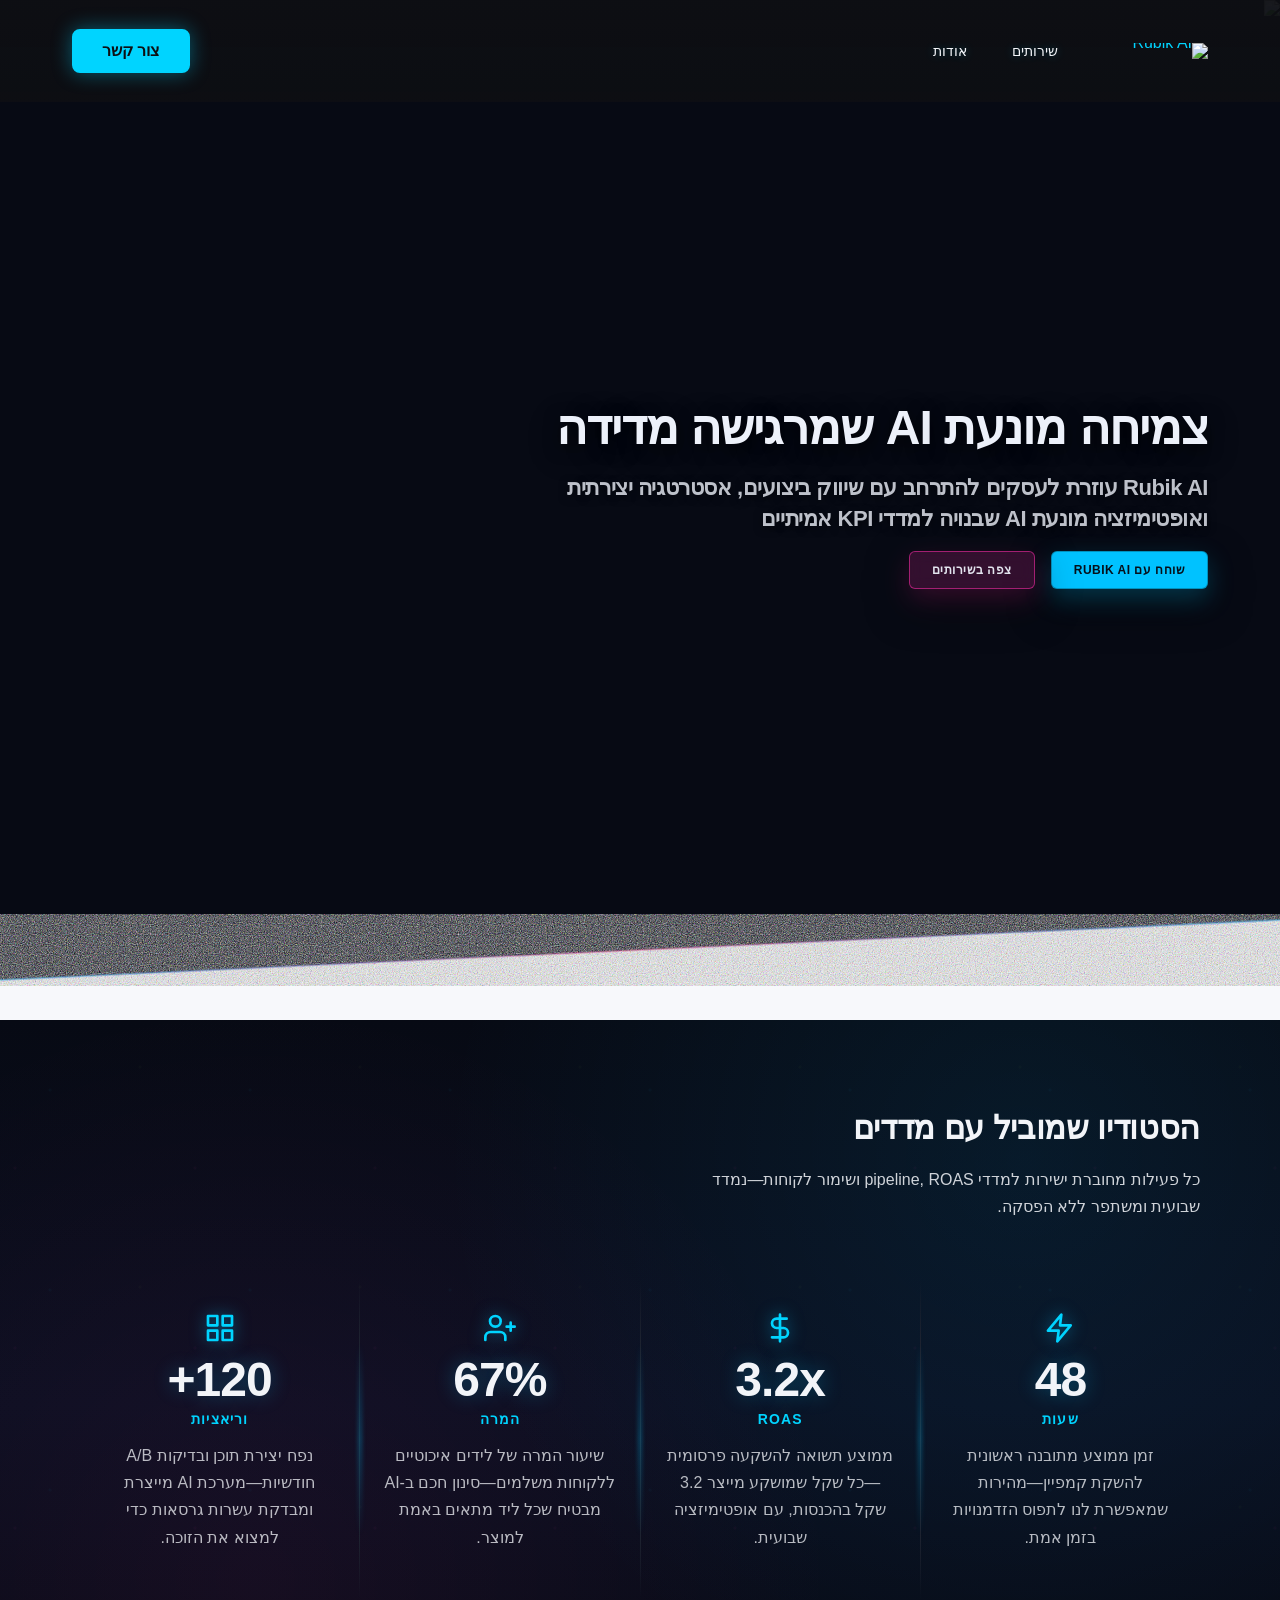
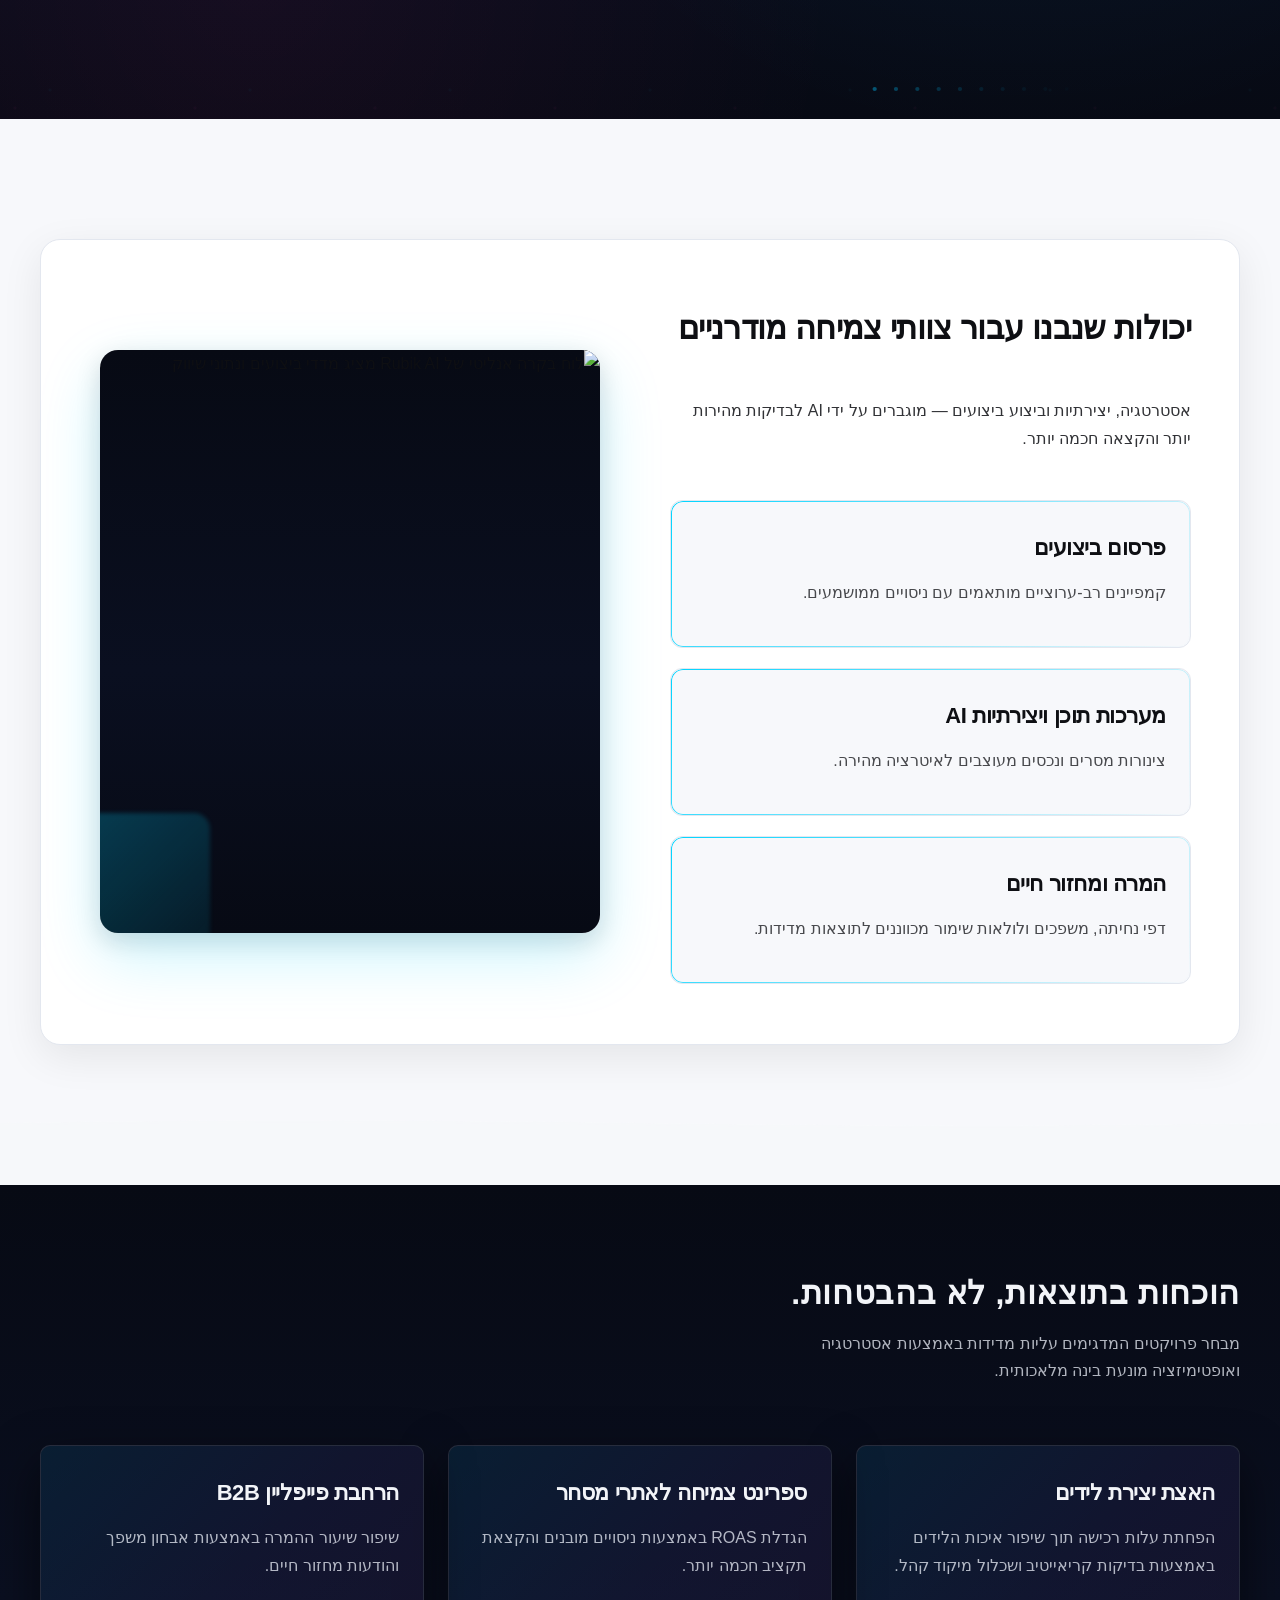
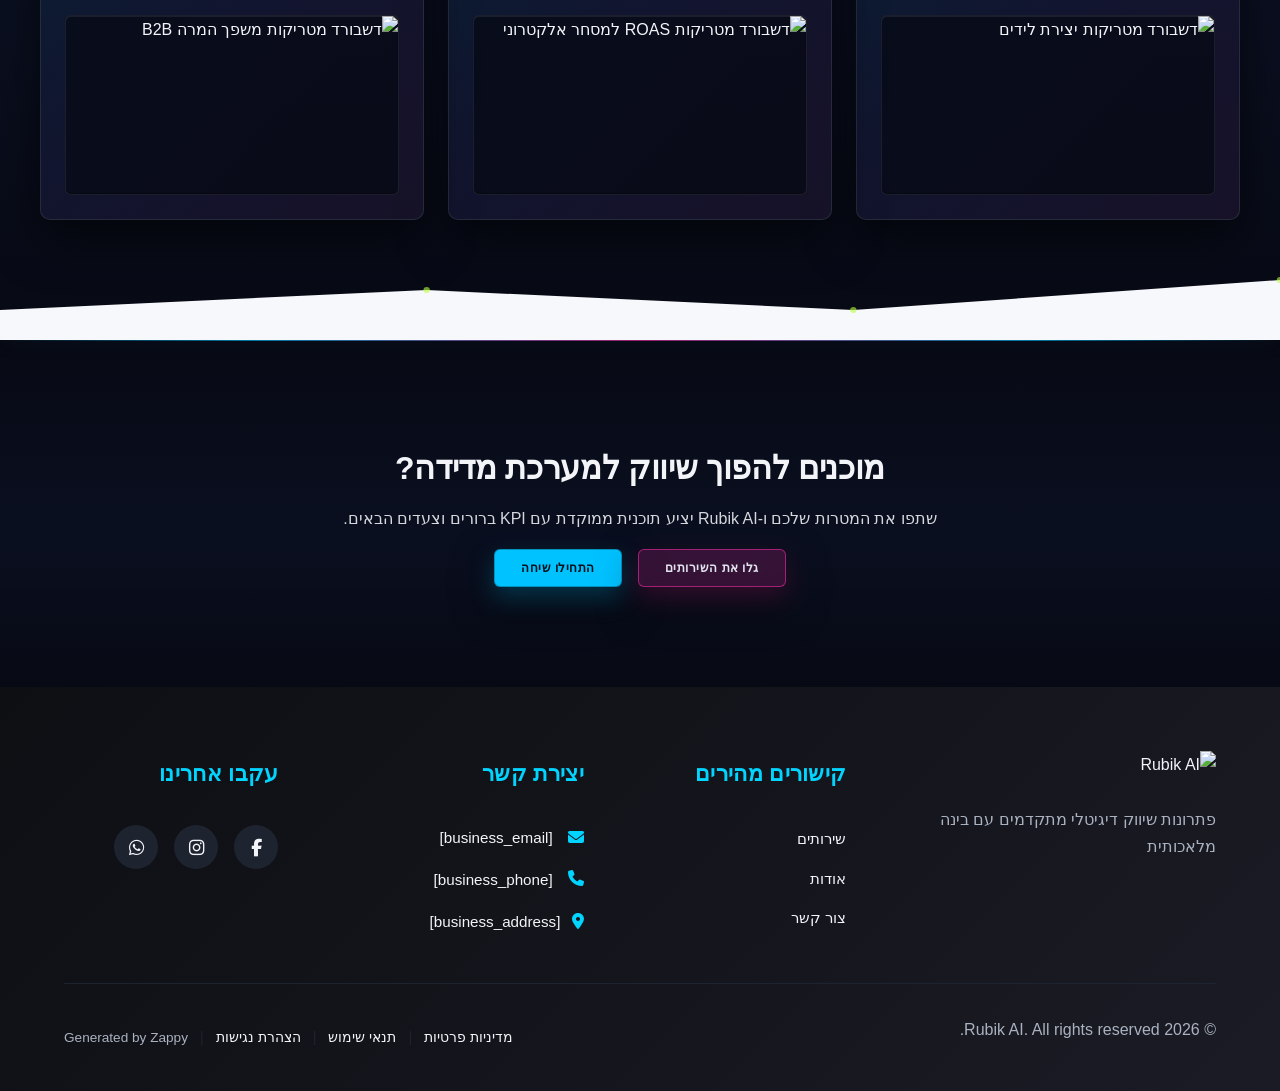
==== index.html @ be2f7923 "Background sync: Progressive GitHub Sync" ====
<!DOCTYPE html>
<html lang="he" dir="rtl">
<head>
    <meta charset="UTF-8">
    <meta name="viewport" content="width=device-width, initial-scale=1.0">
    <meta name="robots" content="index, follow">
    <title>פתרונות בינה מלאכותית לשיווק דיגיטלי — Rubik AI</title>
    <meta name="description" content="Rubik AI משלבת בינה מלאכותית עם אסטרטגיות שיווק מתקדמות כדי להאיץ את צמיחת העסק שלך. פתרונות חכמים שמניבים תוצאות מדידות ומשמעותיות.">
    <meta name="keywords" content="open ai rubik's cube, rubik cube ai, שיווק דיגיטלי בינה מלאכותית, Rubik AI, פתרונות שיווק חכמים">
    
    <!-- Favicons -->
    <link rel="icon" type="image/x-icon" href="/assets/favicon.ico">
    <link rel="icon" type="image/png" sizes="16x16" href="/assets/favicon-16x16.png">
    <link rel="icon" type="image/png" sizes="32x32" href="/assets/favicon-32x32.png">
    <link rel="icon" type="image/png" sizes="48x48" href="/assets/favicon-48x48.png">
    <link rel="icon" type="image/png" sizes="192x192" href="/assets/favicon-192x192.png">
    <link rel="icon" type="image/png" sizes="512x512" href="/assets/favicon-512x512.png">
    <link rel="apple-touch-icon" href="/assets/apple-touch-icon.png">
    <!-- Zappy Analytics -->
<script>
(function() {
  'use strict';
  
  // Configuration
  var config = {
    websiteId: '44d61949-2218-495d-9b27-63eddc02a1ad',
    apiUrl: 'https://api.zappy5.com/api/analytics/track',
    sessionDuration: 30 * 60 * 1000, // 30 minutes
    visitorDuration: 30 * 24 * 60 * 60 * 1000, // 30 days
    trackPageViews: true,
    trackClicks: true,
    trackFormSubmissions: true
  };
  
  // Generate or retrieve persistent visitor ID (30 days)
  function getVisitorId() {
    var visitorKey = 'zappy_visitor_' + config.websiteId;
    var visitor = null;
    
    try {
      visitor = localStorage.getItem(visitorKey);
      if (visitor) {
        var visitorData = JSON.parse(visitor);
        var now = Date.now();
        
        // Check if visitor ID is still valid (30 days)
        if (now - visitorData.created < config.visitorDuration) {
          // Update last seen timestamp
          visitorData.lastSeen = now;
          localStorage.setItem(visitorKey, JSON.stringify(visitorData));
          return visitorData.id;
        }
      }
    } catch (e) {
      console.warn('Zappy Analytics: LocalStorage not available');
    }
    
    // Generate new visitor ID
    var newVisitorId = 'zv_' + Date.now() + '_' + Math.random().toString(36).substr(2, 9);
    
    try {
      localStorage.setItem(visitorKey, JSON.stringify({
        id: newVisitorId,
        created: Date.now(),
        lastSeen: Date.now()
      }));
    } catch (e) {
      // Continue without local storage
    }
    
    return newVisitorId;
  }
  
  // Generate or retrieve session ID (30 minutes)
  function getSessionId() {
    var sessionKey = 'zappy_session_' + config.websiteId;
    var session = null;
    
    try {
      session = sessionStorage.getItem(sessionKey);
      if (session) {
        var sessionData = JSON.parse(session);
        var now = Date.now();
        
        // Check if session is still valid
        if (now - sessionData.timestamp < config.sessionDuration) {
          // Update timestamp
          sessionData.timestamp = now;
          sessionStorage.setItem(sessionKey, JSON.stringify(sessionData));
          return sessionData.id;
        }
      }
    } catch (e) {
      console.warn('Zappy Analytics: SessionStorage not available');
    }
    
    // Generate new session ID
    var newSessionId = 'zs_' + Date.now() + '_' + Math.random().toString(36).substr(2, 9);
    
    try {
      sessionStorage.setItem(sessionKey, JSON.stringify({
        id: newSessionId,
        timestamp: Date.now()
      }));
    } catch (e) {
      // Continue without session storage
    }
    
    return newSessionId;
  }
  
  var visitorId = getVisitorId();
  var sessionId = getSessionId();
  
  // Track an event
  function trackEvent(eventType, data) {
    data = data || {};
    
    var eventData = {
      website_id: config.websiteId,
      event_type: eventType,
      page_path: window.location.pathname,
      referrer: document.referrer || 'direct',
      visitor_id: visitorId,
      session_id: sessionId,
      metadata: data
    };
    
    // Use sendBeacon if available (better for page unload events)
    if (navigator.sendBeacon) {
      var blob = new Blob([JSON.stringify(eventData)], { type: 'application/json' });
      navigator.sendBeacon(config.apiUrl, blob);
    } else {
      // Fallback to fetch
      fetch(config.apiUrl, {
        method: 'POST',
        headers: {
          'Content-Type': 'application/json'
        },
        body: JSON.stringify(eventData),
        keepalive: true
      }).catch(function(error) {
        console.warn('Zappy Analytics: Failed to track event', error);
      });
    }
  }
  
  // Track page view
  if (config.trackPageViews) {
    trackEvent('pageview', {
      title: document.title,
      url: window.location.href
    });
  }
  
  // Track clicks on important elements
  if (config.trackClicks) {
    document.addEventListener('click', function(e) {
      var target = e.target;
      
      // Track button clicks (counted as actions)
      if (target.tagName === 'BUTTON' || target.closest('button')) {
        var button = target.tagName === 'BUTTON' ? target : target.closest('button');
        trackEvent('click', {
          element: 'button',
          text: button.textContent.trim().substring(0, 100),
          id: button.id || null,
          class: button.className || null
        });
      }
      
      // Track link clicks (navigation - not counted as actions)
      else if (target.tagName === 'A' || target.closest('a')) {
        var link = target.tagName === 'A' ? target : target.closest('a');
        trackEvent('navigation', {
          element: 'link',
          text: link.textContent.trim().substring(0, 100),
          href: link.href,
          external: link.hostname !== window.location.hostname
        });
      }
    }, true);
  }
  
  // Track form submissions
  if (config.trackFormSubmissions) {
    document.addEventListener('submit', function(e) {
      var form = e.target;
      
      trackEvent('form_submit', {
        form_id: form.id || null,
        form_name: form.name || null,
        form_action: form.action || null,
        form_method: form.method || 'GET'
      });
    }, true);
  }
  
  // Track time on page (send on page unload)
  var pageLoadTime = Date.now();
  
  window.addEventListener('beforeunload', function() {
    var timeOnPage = Math.floor((Date.now() - pageLoadTime) / 1000); // in seconds
    
    trackEvent('page_unload', {
      time_on_page: timeOnPage,
      page_path: window.location.pathname
    });
  });
  
  // Expose tracking function globally for custom events
  window.zappyAnalytics = {
    track: trackEvent,
    getVisitorId: function() { return visitorId; },
    getSessionId: function() { return sessionId; }
  };
  
})();
</script>
<!-- End Zappy Analytics -->
    <meta property="og:title" content="פתרונות בינה מלאכותית לשיווק דיגיטלי — Rubik AI">
  <meta property="og:description" content="Rubik AI משלבת בינה מלאכותית עם אסטרטגיות שיווק מתקדמות כדי להאיץ את צמיחת העסק שלך. פתרונות חכמים שמניבים תוצאות מדידות ומשמעותיות.">
  <meta property="og:type" content="website">
  <meta property="og:locale" content="he_IL">
  
  <meta name="twitter:card" content="summary_large_image">
  <meta name="twitter:title" content="פתרונות בינה מלאכותית לשיווק דיגיטלי — Rubik AI">
  <meta name="twitter:description" content="Rubik AI משלבת בינה מלאכותית עם אסטרטגיות שיווק מתקדמות כדי להאיץ את צמיחת העסק שלך. פתרונות חכמים שמניבים תוצאות מדידות ומשמעותיות.">
  
  <link rel="stylesheet" href="https://cdnjs.cloudflare.com/ajax/libs/font-awesome/6.4.0/css/all.min.css">

    <!-- Favicons -->
    <link rel="icon" type="image/x-icon" href="/assets/favicon.ico">
    <link rel="icon" type="image/png" sizes="16x16" href="/assets/favicon-16x16.png">
    <link rel="icon" type="image/png" sizes="32x32" href="/assets/favicon-32x32.png">
    <link rel="icon" type="image/png" sizes="48x48" href="/assets/favicon-48x48.png">
    <link rel="icon" type="image/png" sizes="192x192" href="/assets/favicon-192x192.png">
    <link rel="icon" type="image/png" sizes="512x512" href="/assets/favicon-512x512.png">
    <link rel="apple-touch-icon" href="/assets/apple-touch-icon.png">
    <!-- Cookie Consent -->
    <link rel="stylesheet" href="https://cdn.jsdelivr.net/npm/vanilla-cookieconsent@3/dist/cookieconsent.css" />
    <script src="https://cdn.jsdelivr.net/npm/vanilla-cookieconsent@3/dist/cookieconsent.umd.js"></script>
    <!-- Mickidum Accessibility Toolbar -->
    <script src="https://cdn.jsdelivr.net/gh/mickidum/acc_toolbar/acctoolbar/acctoolbar.min.js"></script>
    <link rel="stylesheet" href="/styles.css">

    <style id="zappy-dropdown-submenu-styles">
      /* ========== DESKTOP DROPDOWN SUBMENU STYLES ========== */
      /* Base styles for dropdown submenus - parent must be positioned */
      .nav-menu li:has(.sub-menu), nav li:has(.sub-menu), .navbar li:has(.sub-menu), #navMenu li:has(.sub-menu) { position: relative; }
      /* Submenu base - hidden by default */
      .nav-menu .sub-menu, nav .sub-menu, .navbar .sub-menu, #navMenu .sub-menu { display: block !important; position: absolute !important; top: 100%; left: 0; min-width: 220px; background: white; border-radius: 8px; box-shadow: 0 8px 25px rgba(0,0,0,0.15); padding: 8px 0; opacity: 0; visibility: hidden; transform: translateY(10px); transition: all 0.3s ease; z-index: 1000; list-style: none; pointer-events: none; }
      /* CRITICAL: Desktop hover styles to show dropdown */
      .nav-menu li:hover > .sub-menu, nav li:hover > .sub-menu, .navbar li:hover > .sub-menu, #navMenu li:hover > .sub-menu { opacity: 1 !important; visibility: visible !important; transform: translateY(0) !important; pointer-events: auto !important; }
      /* Submenu item styling */
      .sub-menu li { list-style: none; margin: 0; padding: 0; }
      .sub-menu a { display: block !important; padding: 10px 16px !important; color: #333 !important; font-weight: 500; text-decoration: none; white-space: nowrap; transition: background-color 0.2s; }
      .sub-menu a:hover { background-color: #f5f5f5; }
      /* RTL (Hebrew/Arabic) dropdown positioning */
      [dir="rtl"] .nav-menu .sub-menu, [dir="rtl"] nav .sub-menu, [dir="rtl"] .navbar .sub-menu, html[lang="he"] .nav-menu .sub-menu, html[lang="he"] nav .sub-menu, html[lang="he"] .navbar .sub-menu, html[lang="ar"] .nav-menu .sub-menu, html[lang="ar"] nav .sub-menu, html[lang="ar"] .navbar .sub-menu { left: auto !important; right: 0 !important; }
      /* Hide empty dropdown menus */
      .sub-menu:empty, .sub-menu:not(:has(li:not(.zappy-hidden-menu-item))), .sub-menu:not(:has(li)) { display: none !important; opacity: 0 !important; visibility: hidden !important; pointer-events: none !important; }
      /* Desktop: show submenu on Menu Group hover */
      li:has(.menu-group-title):hover > .sub-menu { opacity: 1 !important; visibility: visible !important; transform: translateY(0) !important; pointer-events: auto !important; }
      /* Menu Group title styling */
      .nav-menu > li > .menu-group-title, #navMenu > li > .menu-group-title { display: inline-block; padding: 0.5rem 1rem; cursor: default; user-select: none; }
      
      /* ========== MOBILE SUBMENU STYLES ========== */
      @media (max-width: 768px) {
        .nav-menu .sub-menu, nav .sub-menu, .navbar .sub-menu, #navMenu .sub-menu { position: static !important; transform: none !important; box-shadow: none !important; background: transparent !important; max-height: 0; overflow: hidden; opacity: 0; visibility: hidden; transition: max-height 0.3s ease, opacity 0.3s ease; padding: 0 !important; border-radius: 0 !important; }
        .sub-menu.mobile-expanded { max-height: 500px !important; opacity: 1 !important; visibility: visible !important; padding: 8px 0 8px 16px !important; }
        [dir="rtl"] .sub-menu.mobile-expanded, html[lang="he"] .sub-menu.mobile-expanded { padding: 8px 16px 8px 0 !important; }
        /* Disable hover behavior on mobile */
        .nav-menu li:hover > .sub-menu, nav li:hover > .sub-menu, .navbar li:hover > .sub-menu, #navMenu li:hover > .sub-menu { opacity: 0; visibility: hidden; pointer-events: none; }
        .nav-menu li > .sub-menu.mobile-expanded, nav li > .sub-menu.mobile-expanded, .navbar li > .sub-menu.mobile-expanded, #navMenu li > .sub-menu.mobile-expanded { opacity: 1 !important; visibility: visible !important; pointer-events: auto !important; }
        .nav-menu li:has(.sub-menu), nav li:has(.sub-menu), .navbar li:has(.sub-menu), #navMenu li:has(.sub-menu) { display: flex !important; flex-wrap: wrap !important; align-items: center !important; position: relative !important; min-height: 44px !important; }
        .nav-menu li:has(.sub-menu) > a, nav li:has(.sub-menu) > a, .navbar li:has(.sub-menu) > a, #navMenu li:has(.sub-menu) > a { flex: 1 !important; min-width: 0 !important; }
        .nav-menu li:has(.sub-menu) > .menu-group-title, nav li:has(.sub-menu) > .menu-group-title, .navbar li:has(.sub-menu) > .menu-group-title, #navMenu li:has(.sub-menu) > .menu-group-title { flex: 1 !important; min-width: 0 !important; padding: 0 !important; line-height: inherit !important; }
        .nav-menu li:has(.sub-menu) > .sub-menu, nav li:has(.sub-menu) > .sub-menu, .navbar li:has(.sub-menu) > .sub-menu, #navMenu li:has(.sub-menu) > .sub-menu { flex-basis: 100% !important; width: 100% !important; }
        .nav-menu li:has(.sub-menu) > a [class*="chevron"], .nav-menu li:has(.sub-menu) > a [class*="arrow"], .nav-menu li:has(.sub-menu) > a .fa-chevron-down, .nav-menu li:has(.sub-menu) > a .fa-angle-down, nav li:has(.sub-menu) > a [class*="chevron"], nav li:has(.sub-menu) > a [class*="arrow"], #navMenu li:has(.sub-menu) > a [class*="chevron"], #navMenu li:has(.sub-menu) > a [class*="arrow"] { display: none !important; visibility: hidden !important; }
        .mobile-submenu-toggle { display: flex !important; align-items: center !important; justify-content: center !important; width: 44px !important; height: auto !important; background: transparent !important; border: none !important; cursor: pointer !important; color: var(--text-dark) !important; position: static !important; flex-shrink: 0 !important; align-self: stretch !important; z-index: 2 !important; padding: 0 !important; margin: 0 !important; }
        .mobile-submenu-toggle::after { content: '' !important; width: 0 !important; height: 0 !important; border-left: 6px solid transparent !important; border-right: 6px solid transparent !important; border-top: 7px solid currentColor !important; transition: transform 0.3s ease !important; }
        .mobile-submenu-toggle.expanded::after { transform: rotate(180deg) !important; }
        .sub-menu a { padding: 10px 0 !important; display: block !important; color: var(--text-dark) !important; }
        .navbar .sub-menu li a, nav.navbar .sub-menu li a, .zappy-products-dropdown .sub-menu a { color: var(--text-dark) !important; }
      }
      @media (min-width: 769px) { .mobile-submenu-toggle { display: none !important; } }
    </style>

    <style id="zappy-widget-visibility">
      #mic-access-tool-general-button, .mic-access-tool-general-button,
      #mic-init-access-tool .mic-access-tool-general-button, #mic-init-access-tool #mic-access-tool-general-button,
      ._access-icon, #mic-access-tool-box, .mic-access-tool-box,
      #mic-init-access-tool #mic-access-tool-box, div[id*="mic-access-tool-box"], ._access-menu {
        display: none !important; visibility: hidden !important; opacity: 0 !important; pointer-events: none !important;
      }
    </style>
</head>
<body>

  <nav class="navbar" dir="rtl">
  <button class="mobile-toggle" id="mobileToggle" aria-label="Menu">
    <svg class="hamburger-icon" width="24" height="24" viewBox="0 0 24 24" fill="none">
      <path d="M3 12h18M3 6h18M3 18h18" stroke="currentColor" stroke-width="2" stroke-linecap="round"></path>
    </svg>
    <svg class="close-icon" width="24" height="24" viewBox="0 0 24 24" fill="none" style="display:none;">
      <path d="M18 6L6 18M6 6l12 12" stroke="currentColor" stroke-width="2" stroke-linecap="round"></path>
    </svg>
  </button>
  
  <button class="phone-header-btn" aria-label="Call">
    <svg width="20" height="20" viewBox="0 0 24 24" fill="currentColor">
      <path d="M22 16.92v3a2 2 0 0 1-2.18 2 19.79 19.79 0 0 1-8.63-3.07 19.5 19.5 0 0 1-6-6 19.79 19.79 0 0 1-3.07-8.67A2 2 0 0 1 4.11 2h3a2 2 0 0 1 2 1.72 12.84 12.84 0 0 0 .7 2.81 2 2 0 0 1-.45 2.11L8.09 9.91a16 16 0 0 0 6 6l1.27-1.27a2 2 0 0 1 2.11-.45 12.84 12.84 0 0 0 2.81.7A2 2 0 0 1 22 16.92z"></path>
    </svg>
  </button>
  
  <div class="nav-container">
    <div class="nav-brand">
      <a href="/" class="logo-link">
        <img src="/assets/rubik-ai-logo.webp" alt="Rubik AI" class="logo" />
      </a>
    </div>
    
    <ul class="nav-menu" id="navMenu"><li><a href="/services">שירותים</a></li><li><a href="/about">אודות</a></li></ul>
    
    <div class="nav-cta-container">
      <a href="/contact" class="nav-cta-btn">צור קשר</a>
    </div>
  </div>
</nav>
  
  <main>
    <section class="index-hero-section" data-layout-spec="בית-hero" data-hero-type="fullscreen-scrim">
  <div class="index-hero-section__bg-wrapper">
    <img data-hero-bg="true" data-placeholder="index-hero-bg" data-context="Cinematic abstract AI visualization: dark navy-black background with flowing neon cyan and magenta particle streams, subtle network connection lines forming a grid pattern, glowing nodes, digital signal waves, futuristic technology aesthetic, high contrast, dramatic lighting, empty center space for text overlay, professional tech marketing feel" data-preserve-bg="0" width="1920" height="1080" src="/assets/site-index-hero-bg.webp" alt="רקע AI אלגוריתמי עם זרמי חלקיקים ניאון" class="index-hero-section__bg-image">
  </div>
  <div class="index-hero-section__scrim" aria-hidden="true"></div>
  <div class="index-hero-section__content-wrapper">
    <div class="index-hero-section__overlay-group">
      <h1 class="index-hero-section__headline">צמיחה מונעת AI שמרגישה מדידה</h1>
      <h3 class="index-hero-section__subtitle">Rubik AI עוזרת לעסקים להתרחב עם שיווק ביצועים, אסטרטגיה יצירתית ואופטימיזציה מונעת AI שבנויה למדדי KPI אמיתיים</h3>
      <div class="index-hero-section__cta-row">
        <a href="/contact" class="index-hero-section__btn index-hero-section__btn--primary">שוחח עם Rubik AI</a>
        <a href="/services" class="index-hero-section__btn index-hero-section__btn--secondary">צפה בשירותים</a>
      </div>
    </div>
  </div>
  <div class="index-hero-section__divider-wrapper" aria-hidden="true">
    <svg data-no-icon-edit="true" aria-hidden="true" viewBox="0 0 1200 120" preserveAspectRatio="none" xmlns="http://www.w3.org/2000/svg">
      <defs>
        <linearGradient id="index-hero-divider-glow" x1="0%" y1="0%" x2="100%" y2="0%">
          <stop offset="0%" style="stop-color:#00C2FF;stop-opacity:0.5"></stop>
          <stop offset="50%" style="stop-color:#FF2DAA;stop-opacity:0.4"></stop>
          <stop offset="100%" style="stop-color:#00C2FF;stop-opacity:0.5"></stop>
        </linearGradient>
        <filter id="index-hero-divider-grain">
          <feTurbulence type="fractalNoise" baseFrequency="0.9" numOctaves="4" result="noise"></feTurbulence>
          <feColorMatrix in="noise" type="saturate" values="0"></feColorMatrix>
          <feBlend in="SourceGraphic" in2="noise" mode="multiply"></feBlend>
        </filter>
      </defs>
      <path d="M0,120 L0,80 L1200,20 L1200,120 Z" fill="var(--bg-light)"></path>
      <path d="M0,80 L1200,20" stroke="url(#index-hero-divider-glow)" stroke-width="2" fill="var(--bg-light)" filter="url(#index-hero-divider-grain)"></path>
    </svg>
  </div>
</section>

<section class="index-stats-section" data-layout-spec="בית-stats">
  <div class="index-stats-section__container">
    <div class="index-stats-section__header">
      <h2 class="index-stats-section__title">הסטודיו שמוביל עם מדדים</h2>
      <p class="index-stats-section__intro">כל פעילות מחוברת ישירות למדדי pipeline, ROAS ושימור לקוחות—נמדד שבועית ומשתפר ללא הפסקה.</p>
    </div>
    
    <div class="index-stats-section__kpi-grid">
      <div class="index-stats-section__kpi-item">
        <div class="index-stats-section__kpi-number" data-element-type="icon" data-icon-type="svg">
          <svg class="index-stats-section__kpi-icon" viewBox="0 0 24 24" fill="none" xmlns="http://www.w3.org/2000/svg">
            <path d="M13 2L3 14h8l-1 8 10-12h-8l1-8z" stroke="currentColor" stroke-width="2" stroke-linecap="round" stroke-linejoin="round"></path>
          </svg>
          <span class="index-stats-section__kpi-value">48</span>
          <span class="index-stats-section__kpi-unit">שעות</span>
        </div>
        <p class="index-stats-section__kpi-description">זמן ממוצע מתובנה ראשונית להשקת קמפיין—מהירות שמאפשרת לנו לתפוס הזדמנויות בזמן אמת.</p>
      </div>
      
      <div class="index-stats-section__kpi-separator"></div>
      
      <div class="index-stats-section__kpi-item">
        <div class="index-stats-section__kpi-number" data-element-type="icon" data-icon-type="svg">
          <svg class="index-stats-section__kpi-icon" viewBox="0 0 24 24" fill="none" xmlns="http://www.w3.org/2000/svg">
            <path d="M12 2v20M17 5H9.5a3.5 3.5 0 000 7h5a3.5 3.5 0 010 7H6" stroke="currentColor" stroke-width="2" stroke-linecap="round" stroke-linejoin="round"></path>
          </svg>
          <span class="index-stats-section__kpi-value">3.2x</span>
          <span class="index-stats-section__kpi-unit">ROAS</span>
        </div>
        <p class="index-stats-section__kpi-description">ממוצע תשואה להשקעה פרסומית—כל שקל שמושקע מייצר 3.2 שקל בהכנסות, עם אופטימיזציה שבועית.</p>
      </div>
      
      <div class="index-stats-section__kpi-separator"></div>
      
      <div class="index-stats-section__kpi-item">
        <div class="index-stats-section__kpi-number" data-element-type="icon" data-icon-type="svg">
          <svg class="index-stats-section__kpi-icon" viewBox="0 0 24 24" fill="none" xmlns="http://www.w3.org/2000/svg">
            <path d="M16 21v-2a4 4 0 00-4-4H5a4 4 0 00-4 4v2M8.5 11a4 4 0 100-8 4 4 0 000 8zM20 8v6M23 11h-6" stroke="currentColor" stroke-width="2" stroke-linecap="round" stroke-linejoin="round"></path>
          </svg>
          <span class="index-stats-section__kpi-value">67%</span>
          <span class="index-stats-section__kpi-unit">המרה</span>
        </div>
        <p class="index-stats-section__kpi-description">שיעור המרה של לידים איכוטיים ללקוחות משלמים—סינון חכם ב-AI מבטיח שכל ליד מתאים באמת למוצר.</p>
      </div>
      
      <div class="index-stats-section__kpi-separator"></div>
      
      <div class="index-stats-section__kpi-item">
        <div class="index-stats-section__kpi-number" data-element-type="icon" data-icon-type="svg">
          <svg class="index-stats-section__kpi-icon" viewBox="0 0 24 24" fill="none" xmlns="http://www.w3.org/2000/svg">
            <rect x="3" y="3" width="7" height="7" stroke="currentColor" stroke-width="2" stroke-linecap="round" stroke-linejoin="round"></rect>
            <rect x="14" y="3" width="7" height="7" stroke="currentColor" stroke-width="2" stroke-linecap="round" stroke-linejoin="round"></rect>
            <rect x="14" y="14" width="7" height="7" stroke="currentColor" stroke-width="2" stroke-linecap="round" stroke-linejoin="round"></rect>
            <rect x="3" y="14" width="7" height="7" stroke="currentColor" stroke-width="2" stroke-linecap="round" stroke-linejoin="round"></rect>
          </svg>
          <span class="index-stats-section__kpi-value">120+</span>
          <span class="index-stats-section__kpi-unit">וריאציות</span>
        </div>
        <p class="index-stats-section__kpi-description">נפח יצירת תוכן ובדיקות A/B חודשיות—מערכת AI מייצרת ומבדקת עשרות גרסאות כדי למצוא את הזוכה.</p>
      </div>
    </div>
  </div>
  
  <div class="index-stats-section__divider-wrapper">
    <svg data-no-icon-edit="true" aria-hidden="true" viewBox="0 0 1200 60" preserveAspectRatio="none" xmlns="http://www.w3.org/2000/svg">
      <defs>
        <linearGradient id="scanline-fade" x1="0%" y1="0%" x2="100%" y2="0%">
          <stop offset="0%" style="stop-color:#00C2FF;stop-opacity:0.6"></stop>
          <stop offset="50%" style="stop-color:#00C2FF;stop-opacity:0.3"></stop>
          <stop offset="100%" style="stop-color:#00C2FF;stop-"></stop>
        </linearGradient>
      </defs>
      <line x1="0" y1="30" x2="800" y2="30" stroke="url(#scanline-fade)" stroke-width="2"></line>
      <circle cx="820" cy="30" r="2" fill="#00C2FF" opacity="0.4"></circle>
      <circle cx="840" cy="30" r="2" fill="#00C2FF" opacity="0.3"></circle>
      <circle cx="860" cy="30" r="2" fill="#00C2FF" opacity="0.25"></circle>
      <circle cx="880" cy="30" r="2" fill="#00C2FF" opacity="0.2"></circle>
      <circle cx="900" cy="30" r="2" fill="#00C2FF" opacity="0.15"></circle>
      <circle cx="920" cy="30" r="2" fill="#00C2FF" opacity="0.1"></circle>
      <circle cx="940" cy="30" r="2" fill="#00C2FF" opacity="0.08"></circle>
      <circle cx="960" cy="30" r="2" fill="#00C2FF" opacity="0.06"></circle>
      <circle cx="980" cy="30" r="2" fill="#00C2FF" opacity="0.04"></circle>
      <circle cx="1000" cy="30" r="2" fill="#00C2FF" opacity="0.02"></circle>
    </svg>
  </div>
</section>

<section class="index-capabilities-section" data-layout-spec="בית-capabilities">
  <div class="index-capabilities-container">
    <div class="index-capabilities-content">
      <div class="index-capabilities-text-column">
        <h2 class="index-capabilities-title">יכולות שנבנו עבור צוותי צמיחה מודרניים</h2>
        <p class="index-capabilities-intro">אסטרטגיה, יצירתיות וביצוע ביצועים — מוגברים על ידי AI לבדיקות מהירות יותר והקצאה חכמה יותר.</p>
        
        <div class="index-capabilities-cards">
          <article class="index-capabilities-card">
            <h3 class="index-capabilities-card-title">פרסום ביצועים</h3>
            <p class="index-capabilities-card-text">קמפיינים רב-ערוציים מותאמים עם ניסויים ממושמעים.</p>
          </article>
          
          <article class="index-capabilities-card">
            <h3 class="index-capabilities-card-title">מערכות תוכן ויצירתיות AI</h3>
            <p class="index-capabilities-card-text">צינורות מסרים ונכסים מעוצבים לאיטרציה מהירה.</p>
          </article>
          
          <article class="index-capabilities-card">
            <h3 class="index-capabilities-card-title">המרה ומחזור חיים</h3>
            <p class="index-capabilities-card-text">דפי נחיתה, משפכים ולולאות שימור מכווננים לתוצאות מדידות.</p>
          </article>
        </div>
      </div>
      
      <div class="index-capabilities-image-column">
        <div class="index-capabilities-image-frame">
          <img data-placeholder="index-capabilities-dashboard-ui" data-context="Dark UI dashboard screenshot showing analytics and performance metrics for a digital marketing platform. Display graphs, KPIs, conversion funnels, and data visualizations in a sleek modern interface with cyan and magenta accent colors. High-tech, professional, AI-powered marketing analytics dashboard." width="600" height="700" src="/assets/site-index-capabilities-dashboard-ui.webp" alt="לוח בקרה אנליטי של Rubik AI מציג מדדי ביצועים ונתוני שיווק">
          <div class="index-capabilities-backplate"></div>
        </div>
      </div>
    </div>
  </div>
  
  <div class="index-capabilities-divider-wrapper">
    <svg data-no-icon-edit="true" aria-hidden="true" viewBox="0 0 1200 120" preserveAspectRatio="none" xmlns="http://www.w3.org/2000/svg">
      <defs>
        <linearGradient id="index-capabilities-divider-gradient" x1="0%" y1="0%" x2="100%" y2="0%">
          <stop offset="0%" style="stop-color:#F7F8FB;stop-opacity:1"></stop>
          <stop offset="50%" style="stop-color:#0E0F13;stop-opacity:1"></stop>
          <stop offset="100%" style="stop-color:#0E0F13;stop-opacity:1"></stop>
        </linearGradient>
        <linearGradient id="index-capabilities-divider-magenta" x1="0%" y1="0%" x2="100%" y2="0%">
          <stop offset="0%" style="stop-color:rgba(255,45,170,0);stop-"></stop>
          <stop offset="50%" style="stop-color:rgba(255,45,170,0.4);stop-opacity:1"></stop>
          <stop offset="100%" style="stop-color:rgba(255,45,170,0);stop-"></stop>
        </linearGradient>
      </defs>
      <path d="M0,120 L0,60 Q300,55 600,60 T1200,60 L1200,120 Z" fill="var(--bg-light)"></path>
      <path d="M0,120 L0,58 Q300,53 600,58 T1200,58 L1200,120 Z" fill="var(--bg-light)" opacity="0.6"></path>
    </svg>
  </div>
</section>

<section class="index-case-studies-section" data-layout-spec="בית-case-studies">
  <div class="index-case-studies-container">
    <div class="index-case-studies-header">
      <h2>הוכחות בתוצאות, לא בהבטחות.</h2>
      <p>מבחר פרויקטים המדגימים עליות מדידות באמצעות אסטרטגיה ואופטימיזציה מונעת בינה מלאכותית.</p>
    </div>
    
    <div class="index-case-studies-grid">
      <article class="index-case-studies-card">
        <div class="index-case-studies-card-content">
          <h3>האצת יצירת לידים</h3>
          <p>הפחתת עלות רכישה תוך שיפור איכות הלידים באמצעות בדיקות קריאייטיב ושכלול מיקוד קהל.</p>
        </div>
        <div class="index-case-studies-chart-wrapper">
          <img data-placeholder="index-case-studies-image-1" data-context="Minimalist dashboard UI snippet showing lead generation metrics for a digital marketing campaign - dark themed interface with cyan and magenta accent colors, clean line charts showing upward trend in lead quality, KPI cards with numbers, professional business analytics visualization, cinematic noir aesthetic with subtle grid lines" width="600" height="180" src="/assets/site-index-case-studies-image-1.webp" alt="דשבורד מטריקות יצירת לידים">
        </div>
      </article>
      
      <article class="index-case-studies-card">
        <div class="index-case-studies-card-content">
          <h3>ספרינט צמיחה לאתרי מסחר</h3>
          <p>הגדלת ROAS באמצעות ניסויים מובנים והקצאת תקציב חכמה יותר.</p>
        </div>
        <div class="index-case-studies-chart-wrapper">
          <img data-placeholder="index-case-studies-image-2" data-context="Clean ecommerce analytics dashboard fragment showing ROAS improvement metrics - dark UI with neon cyan highlights, bar charts comparing before/after performance, conversion rate indicators, budget allocation visualization, modern tech aesthetic with subtle geometric patterns" width="600" height="180" src="/assets/site-index-case-studies-image-2.webp" alt="דשבורד מטריקות ROAS למסחר אלקטרוני">
        </div>
      </article>
      
      <article class="index-case-studies-card">
        <div class="index-case-studies-card-content">
          <h3>הרחבת פייפליין B2B</h3>
          <p>שיפור שיעור ההמרה באמצעות אבחון משפך והודעות מחזור חיים.</p>
        </div>
        <div class="index-case-studies-chart-wrapper">
          <img data-placeholder="index-case-studies-image-3" data-context="Sophisticated B2B funnel analytics dashboard showing conversion rate improvements - dark interface with magenta and lime accent highlights, funnel visualization with stages, lifecycle messaging metrics, professional enterprise analytics look, cinematic tech aesthetic with data rhythms" width="600" height="180" src="/assets/site-index-case-studies-image-3.webp" alt="דשבורד מטריקות משפך המרה B2B">
        </div>
      </article>
    </div>
  </div>
  
  <div class="index-case-studies-divider-wrapper">
    <svg data-no-icon-edit="true" aria-hidden="true" viewBox="0 0 1200 100" preserveAspectRatio="none" xmlns="http://www.w3.org/2000/svg">
      <defs>
        <linearGradient id="case-studies-divider-gradient" x1="0%" y1="0%" x2="100%" y2="0%">
          <stop offset="0%" style="stop-color:#070A14;stop-opacity:1"></stop>
          <stop offset="50%" style="stop-color:#0A0F20;stop-opacity:1"></stop>
          <stop offset="100%" style="stop-color:#070A14;stop-opacity:1"></stop>
        </linearGradient>
      </defs>
      <path d="M0,100 L0,70 L400,50 L800,70 L1200,40 L1200,100 Z" fill="var(--bg-light)"></path>
      <circle cx="400" cy="50" r="3" fill="#B8FF3D" opacity="0.6"></circle>
      <circle cx="800" cy="70" r="3" fill="#B8FF3D" opacity="0.6"></circle>
      <circle cx="1200" cy="40" r="3" fill="#B8FF3D" opacity="0.6"></circle>
    </svg>
  </div>
</section>

<section class="index-cta-section" data-layout-spec="בית-cta">
  <div class="index-cta-divider-top"></div>
  <div class="index-cta-container">
    <h2 class="index-cta-headline">מוכנים להפוך שיווק למערכת מדידה?</h2>
    <p class="index-cta-description">שתפו את המטרות שלכם ו-Rubik AI יציע תוכנית ממוקדת עם KPI ברורים וצעדים הבאים.</p>
    <div class="index-cta-buttons">
      <a href="/contact" class="index-cta-btn index-cta-btn-primary">התחילו שיחה</a>
      <a href="/services" class="index-cta-btn index-cta-btn-secondary">גלו את השירותים</a>
    </div>
  </div>
</section>
  </main>
  
  <footer class="site-footer">
  <div class="footer-container">
    <div class="footer-top">
      <div class="footer-column footer-company">
        <img src="/assets/rubik-ai-logo.webp" alt="Rubik AI" class="logo" />
        <p class="company-tagline">פתרונות שיווק דיגיטלי מתקדמים עם בינה מלאכותית</p>
      </div>
      
      <div class="footer-column footer-links">
        <h3 class="footer-heading">קישורים מהירים</h3>
        <ul class="footer-nav">
          <li><a href="/services">שירותים</a></li>
          <li><a href="/about">אודות</a></li>
          <li><a href="/contact">צור קשר</a></li>
        </ul>
      </div>
      
      <div class="footer-column footer-contact">
        <h3 class="footer-heading">יצירת קשר</h3>
        <ul class="contact-list">
          <li><i class="fas fa-envelope"></i> <a href="mailto:[business_email]">[business_email]</a></li>
          <li><i class="fas fa-phone"></i> <a href="tel:[business_phone]">[business_phone]</a></li>
          <li><a href="/"><i class="fas fa-map-marker-alt"></i> <span>[business_address]</span></a></li>
        </ul>
      </div>
      
      <div class="footer-column footer-social">
        <h3 class="footer-heading">עקבו אחרינו</h3>
        <div class="social-links">
          <a href="[facebook_handle]" aria-label="Facebook" target="_blank" rel="noopener noreferrer"><i class="fab fa-facebook-f"></i></a>
          <a href="[instagram_handle]" aria-label="Instagram" target="_blank" rel="noopener noreferrer"><i class="fab fa-instagram"></i></a>
          <a href="[whatsapp_handle]" aria-label="WhatsApp" target="_blank" rel="noopener noreferrer"><i class="fab fa-whatsapp"></i></a>
        </div>
      </div>
    </div>
    
    <div class="footer-bottom">
      <div class="footer-bottom-content">
        <div class="copyright">
          <p>© 2026 Rubik AI. All rights reserved.</p>
        </div>
        <div class="footer-legal">
          <a href="/privacy">מדיניות פרטיות</a>
          <span class="separator">|</span>
          <a href="/terms">תנאי שימוש</a>
          <span class="separator">|</span>
          <a href="/accessibility">הצהרת נגישות</a>
          <span class="separator">|</span>
          <a href="https://zappy5.com" target="_blank" class="zappy-attribution" rel="noopener noreferrer">Generated by Zappy</a>
        </div>
      </div>
    </div>
  </div>
</footer>
  
  <a href="https://wa.me/[whatsapp_handle]" class="whatsapp-float" aria-label="WhatsApp">
    <i class="fab fa-whatsapp"></i>
  </a>
  
  <div data-integration="accessibility:toolbar"></div>

    <script src="/script.js"></script>

    <script id="zappy-mobile-submenu-script">
    (function() {
      function initMobileSubmenuToggles() {
        if (window.innerWidth > 768) {
          document.querySelectorAll('.mobile-submenu-toggle').forEach(function(btn) { btn.remove(); });
          document.querySelectorAll('.sub-menu.mobile-expanded').forEach(function(menu) { menu.classList.remove('mobile-expanded'); });
          return;
        }
        var items = document.querySelectorAll('.nav-menu li:has(.sub-menu), nav li:has(.sub-menu), .navbar li:has(.sub-menu), #navMenu li:has(.sub-menu)');
        items.forEach(function(li) {
          if (li.querySelector('.mobile-submenu-toggle')) return;
          var submenu = li.querySelector('.sub-menu');
          var parentLink = li.querySelector(':scope > a');
          if (!submenu || !parentLink) return;
          var toggleBtn = document.createElement('button');
          toggleBtn.className = 'mobile-submenu-toggle';
          toggleBtn.setAttribute('aria-label', 'Toggle submenu');
          toggleBtn.setAttribute('type', 'button');
          parentLink.insertAdjacentElement('afterend', toggleBtn);
          toggleBtn.addEventListener('click', function(e) {
            e.preventDefault(); e.stopPropagation();
            document.querySelectorAll('.sub-menu.mobile-expanded').forEach(function(menu) {
              if (menu !== submenu) { menu.classList.remove('mobile-expanded'); var t = menu.parentElement.querySelector('.mobile-submenu-toggle'); if(t) t.classList.remove('expanded'); }
            });
            submenu.classList.toggle('mobile-expanded');
            toggleBtn.classList.toggle('expanded');
          });
        });
      }
      if (document.readyState === 'loading') { document.addEventListener('DOMContentLoaded', initMobileSubmenuToggles); }
      else { initMobileSubmenuToggles(); }
      var resizeTimer; window.addEventListener('resize', function() { clearTimeout(resizeTimer); resizeTimer = setTimeout(initMobileSubmenuToggles, 250); });
      // Re-initialize when mobile menu becomes visible (MutationObserver)
      var observer = new MutationObserver(function(mutations) {
        mutations.forEach(function(mutation) {
          if (mutation.type === 'attributes') {
            var target = mutation.target;
            if (target.classList && (target.classList.contains('active') || target.classList.contains('open'))) {
              setTimeout(initMobileSubmenuToggles, 100);
            }
          }
        });
      });
      setTimeout(function() {
        document.querySelectorAll('.mobile-menu, .nav-menu, #navMenu, nav').forEach(function(menu) {
          observer.observe(menu, { attributes: true, attributeFilter: ['class', 'style'] });
        });
      }, 500);
    })();
    </script>

    <script id="zappy-navbar-scroll-effect">
    (function(){var nb=document.querySelector('nav.navbar,.navbar:not(.zappy-catalog-menu)');var cm=document.querySelector('.zappy-catalog-menu');if(!nb)return;var fb='rgba(14,15,19,0.85)';var th=60;nb.style.transition='background 0.3s ease,backdrop-filter 0.3s ease,-webkit-backdrop-filter 0.3s ease,box-shadow 0.3s ease';if(cm)cm.style.transition='background 0.3s ease,backdrop-filter 0.3s ease,-webkit-backdrop-filter 0.3s ease';function onS(){var y=window.scrollY||window.pageYOffset;if(y>th){nb.style.background=fb;nb.style.backdropFilter='blur(12px)';nb.style.webkitBackdropFilter='blur(12px)';nb.style.boxShadow='0 2px 16px rgba(0,0,0,0.12)';if(cm){cm.style.background=fb;cm.style.backdropFilter='blur(12px)';cm.style.webkitBackdropFilter='blur(12px)';}}else{nb.style.background='transparent';nb.style.backdropFilter='none';nb.style.webkitBackdropFilter='none';nb.style.boxShadow='none';if(cm){cm.style.background='transparent';cm.style.backdropFilter='none';cm.style.webkitBackdropFilter='none';}}}window.addEventListener('scroll',onS,{passive:true});onS();})();
    </script>
</body>
</html>
---- styles.css ----
/* Self-hosted fonts (Inter + Rubik for multi-language support) */

/* Inter font (English / LTR languages) */
@font-face {
  font-family: 'Inter';
  font-style: normal;
  font-weight: 400;
  font-display: swap;
  src: url('assets/fonts/Inter-Regular.woff2') format('woff2');
}

@font-face {
  font-family: 'Inter';
  font-style: normal;
  font-weight: 500;
  font-display: swap;
  src: url('assets/fonts/Inter-Medium.woff2') format('woff2');
}

@font-face {
  font-family: 'Inter';
  font-style: normal;
  font-weight: 600;
  font-display: swap;
  src: url('assets/fonts/Inter-SemiBold.woff2') format('woff2');
}

@font-face {
  font-family: 'Inter';
  font-style: normal;
  font-weight: 700;
  font-display: swap;
  src: url('assets/fonts/Inter-Bold.woff2') format('woff2');
}

/* Rubik font (Hebrew / RTL languages) */
@font-face {
  font-family: 'Rubik';
  font-style: normal;
  font-weight: 400;
  font-display: swap;
  src: url('assets/fonts/Rubik-Regular.woff2') format('woff2');
}

@font-face {
  font-family: 'Rubik';
  font-style: normal;
  font-weight: 500;
  font-display: swap;
  src: url('assets/fonts/Rubik-Medium.woff2') format('woff2');
}

@font-face {
  font-family: 'Rubik';
  font-style: normal;
  font-weight: 600;
  font-display: swap;
  src: url('assets/fonts/Rubik-SemiBold.woff2') format('woff2');
}

@font-face {
  font-family: 'Rubik';
  font-style: normal;
  font-weight: 700;
  font-display: swap;
  src: url('assets/fonts/Rubik-Bold.woff2') format('woff2');
}


/* Self-hosted fonts (Inter + Rubik for multi-language support) */

/* Inter font (English / LTR languages) */
@font-face {
  font-family: 'Inter';
  font-style: normal;
  font-weight: 400;
  font-display: swap;
  src: url('assets/fonts/Inter-Regular.woff2') format('woff2');
}

@font-face {
  font-family: 'Inter';
  font-style: normal;
  font-weight: 500;
  font-display: swap;
  src: url('assets/fonts/Inter-Medium.woff2') format('woff2');
}

@font-face {
  font-family: 'Inter';
  font-style: normal;
  font-weight: 600;
  font-display: swap;
  src: url('assets/fonts/Inter-SemiBold.woff2') format('woff2');
}

@font-face {
  font-family: 'Inter';
  font-style: normal;
  font-weight: 700;
  font-display: swap;
  src: url('assets/fonts/Inter-Bold.woff2') format('woff2');
}

/* Rubik font (Hebrew / RTL languages) */
@font-face {
  font-family: 'Rubik';
  font-style: normal;
  font-weight: 400;
  font-display: swap;
  src: url('assets/fonts/Rubik-Regular.woff2') format('woff2');
}

@font-face {
  font-family: 'Rubik';
  font-style: normal;
  font-weight: 500;
  font-display: swap;
  src: url('assets/fonts/Rubik-Medium.woff2') format('woff2');
}

@font-face {
  font-family: 'Rubik';
  font-style: normal;
  font-weight: 600;
  font-display: swap;
  src: url('assets/fonts/Rubik-SemiBold.woff2') format('woff2');
}

@font-face {
  font-family: 'Rubik';
  font-style: normal;
  font-weight: 700;
  font-display: swap;
  src: url('assets/fonts/Rubik-Bold.woff2') format('woff2');
}
:root {
  --primary: #00D4FF;
  --secondary: #FF2DAA;
  --accent: #B8FF3D;
  --bg-light: #F7F8FB;
  --bg-dark: #0E0F13;
  --text-dark: #0E0F13;
  --text-light: #F2F4F8;
  --text-muted: #AAB2C0;
  --border-light: #E3E7EF;
  --border-dark: #1E2330;
  --nav-bg: transparent;
  --nav-text: #F2F4F8;
  --nav-text-hover: #00D4FF;
  
  --gradient-primary: linear-gradient(90deg, #00C2FF 0%, #17E6FF 40%, #00C2FF 100%);
  --gradient-gold-shine: linear-gradient(110deg, rgba(255,179,0,0) 0%, rgba(255,179,0,0.35) 45%, rgba(255,255,255,0.55) 50%, rgba(255,179,0,0.35) 55%, rgba(255,179,0,0) 100%);
  --gradient-secondary: linear-gradient(90deg, #FF2DAA 0%, #FF4FD4 45%, #FF2DAA 100%);
  --gradient-gold-accent: linear-gradient(90deg, #FFB300 0%, #FFD36A 50%, #FFB300 100%);
  --gradient-dark-section: linear-gradient(180deg, #070A14 0%, #0A0F20 50%, #070A14 100%);
  --gradient-overlay-dark: linear-gradient(90deg, rgba(7,10,20,0.92) 0%, rgba(7,10,20,0.75) 45%, rgba(7,10,20,0.2) 100%);
  --gradient-light-section: linear-gradient(180deg, #0C1224 0%, #121A33 100%);
  --gradient-overlay-light: linear-gradient(180deg, rgba(242,246,255,0.12) 0%, rgba(242,246,255,0.04) 55%, rgba(242,246,255,0) 100%);
  
  --font-heading: 'Space Grotesk', 'Inter', system-ui, sans-serif;
  --font-body: 'Inter', system-ui, sans-serif;
  --font-mono: 'Courier New', monospace;
}

* {
  margin: 0;
  padding: 0;
  box-sizing: border-box;
}

*::before,
*::after {
  box-sizing: border-box;
}

html {
  font-size: 16px !important;
  direction: rtl;
  -webkit-font-smoothing: antialiased;
  -moz-osx-font-smoothing: grayscale;
}

body {
  font-size: 16px !important;
  line-height: 1.7 !important;
  font-family: 'Rubik', sans-serif;
  color: var(--text-dark);
  background-color: var(--bg-light);
}

h1, h2, h3, h4, h5, h6 {
  font-family: 'Rubik', sans-serif;
  letter-spacing: -0.02em;
}

h1 {
  font-size: 48px !important;
  font-weight: 700 !important;
  line-height: 1.2 !important;
  margin-bottom: 1rem !important;
  margin-top: 0.5rem !important;
}

h2 {
  font-size: 32px !important;
  font-weight: 600 !important;
  line-height: 1.3 !important;
  margin-bottom: 1rem !important;
  margin-top: 0.5rem !important;
}

h3 {
  font-size: 22px !important;
  font-weight: 600 !important;
  line-height: 1.4 !important;
  margin-bottom: 1rem !important;
  margin-top: 0.5rem !important;
}

p {
  font-size: 16px !important;
  font-weight: 400 !important;
  line-height: 1.7 !important;
  margin-bottom: 1rem !important;
}

small,
.small-text {
  font-size: 14px !important;
  font-weight: 400 !important;
  line-height: 1.6 !important;
}

a {
  color: var(--primary);
  text-decoration: none;
  transition: color 0.3s ease;
}

a:hover {
  color: var(--secondary);
}

img {
  max-width: 100%;
  height: auto;
  display: block;
}

ul, ol {
  list-style-position: inside;
}

.container {
  width: 100%;
  max-width: 1200px;
  margin: 0 auto;
  padding: 0 20px;
}

.btn {
  display: inline-block;
  padding: 12px 32px;
  font-size: 16px;
  font-weight: 500;
  font-family: 'Rubik', sans-serif;
  text-align: center;
  border: none;
  border-radius: 8px;
  cursor: pointer;
  transition: all 0.3s ease;
  text-decoration: none;
}

.btn-primary {
  background: var(--gradient-primary);
  color: var(--text-dark);
  box-shadow: 0 4px 12px rgba(0, 212, 255, 0.3);
}

.btn-primary:hover {
  transform: translateY(-2px);
  box-shadow: 0 6px 20px rgba(0, 212, 255, 0.4);
  color: var(--text-dark);
}

.btn-secondary {
  background: var(--gradient-secondary);
  color: var(--text-light);
  box-shadow: 0 4px 12px rgba(255, 45, 170, 0.3);
}

.btn-secondary:hover {
  transform: translateY(-2px);
  box-shadow: 0 6px 20px rgba(255, 45, 170, 0.4);
  color: var(--text-light);
}

.whatsapp-float {
  position: fixed;
  bottom: 20px;
  left: 20px;
  width: 60px;
  height: 60px;
  background: #25D366;
  color: white;
  border-radius: 50%;
  display: flex;
  align-items: center;
  justify-content: center;
  font-size: 30px;
  z-index: 999;
  box-shadow: 0 4px 12px rgba(0,0,0,0.15);
  text-decoration: none;
  transition: transform 0.3s, box-shadow 0.3s;
}

.whatsapp-float:hover {
  transform: scale(1.1);
  box-shadow: 0 6px 20px rgba(0,0,0,0.2);
  color: white;
}

@media (max-width: 1024px) {
  h1 {
    font-size: 36px !important;
  }
  
  h2 {
    font-size: 28px !important;
  }
  
  h3 {
    font-size: 20px !important;
  }
  
  p {
    font-size: 15px !important;
  }
  
  .container {
    padding: 0 16px;
  }
}

@media (max-width: 768px) {
  h1 {
    font-size: 28px !important;
    margin-bottom: 1rem !important;
    margin-top: 0.5rem !important;
  }
  
  h2 {
    font-size: 22px !important;
    margin-bottom: 1rem !important;
    margin-top: 0.5rem !important;
  }
  
  h3 {
    font-size: 18px !important;
    margin-bottom: 1rem !important;
    margin-top: 0.5rem !important;
  }
  
  p {
    font-size: 14px !important;
  }
  
  .btn {
    padding: 10px 24px;
    font-size: 14px;
  }
  
  .container {
    padding: 0 16px;
  }
}

@media (min-width: 769px) {
  .whatsapp-float {
    display: none !important;
  }
}

.text-center {
  text-align: center;
}

.text-right {
  text-align: right;
}

.text-left {
  text-align: left;
}

.mono {
  font-family: 'Rubik', sans-serif;
}

.bg-dark {
  background-color: var(--bg-dark);
  color: var(--text-light);
}

.bg-light {
  background-color: var(--bg-light);
  color: var(--text-dark);
}


/* Navbar Styles */
:root {
  --nav-bg: transparent;
  --nav-text: #F2F4F8;
  --nav-text-hover: #00D4FF;
  --primary: #00D4FF;
  --secondary: #FF2DAA;
  --accent: #B8FF3D;
  --bg-light: #F7F8FB;
  --bg-dark: #0E0F13;
  --text-dark: #0E0F13;
  --text-light: #F2F4F8;
  --text-muted: #AAB2C0;
  --border-light: #E3E7EF;
  --border-dark: #1E2330;
}

.navbar {
  position: fixed;
  top: 0;
  left: 0;
  right: 0;
  width: 100%;
  background: var(--nav-bg);
  z-index: 1000;
  padding: 1rem 2rem;
  transition: background-color 0.3s ease, box-shadow 0.3s ease;
  backdrop-filter: blur(10px);
  -webkit-backdrop-filter: blur(10px);
}

.navbar::before {
  content: '';
  position: absolute;
  top: 0;
  left: 0;
  right: 0;
  bottom: 0;
  background: linear-gradient(180deg, rgba(14, 15, 19, 0.95) 0%, rgba(14, 15, 19, 0.85) 100%);
  z-index: -1;
}

.nav-container {
  max-width: 1200px;
  margin: 0 auto;
  display: flex;
  align-items: center;
  justify-content: space-between;
  gap: 2rem;
}

.nav-brand {
  flex-shrink: 0;
}

.logo-link {
  display: inline-block;
  line-height: 0;
}

.logo {
  max-height: 40px;
  height: auto;
  width: auto;
  display: block;
}

.nav-menu {
  display: flex;
  list-style: none;
  margin: 0;
  padding: 0;
  gap: 2.5rem;
  align-items: center;
  flex: 1;
  justify-content: center;
}

.nav-menu li {
  margin: 0;
  padding: 0;
}

.nav-menu a {
  color: var(--nav-text);
  text-decoration: none;
  font-size: 1rem;
  font-weight: 500;
  transition: all 0.3s ease;
  position: relative;
  padding: 0.5rem 0;
  text-shadow: 0 0 10px rgba(0, 212, 255, 0.3);
}

.nav-menu a::after {
  content: '';
  position: absolute;
  bottom: 0;
  right: 0;
  width: 0;
  height: 2px;
  background: var(--nav-text-hover);
  transition: width 0.3s ease;
  box-shadow: 0 0 8px var(--nav-text-hover);
}

.nav-menu a:hover {
  color: var(--nav-text-hover);
  text-shadow: 0 0 20px rgba(0, 212, 255, 0.6);
}

.nav-menu a:hover::after {
  width: 100%;
  right: 0;
}

.nav-cta-container {
  margin-left: auto;
  flex-shrink: 0;
}

.nav-cta-btn {
  display: inline-block;
  padding: 0.75rem 1.75rem;
  background: var(--primary);
  color: var(--text-dark);
  text-decoration: none;
  border-radius: 8px;
  font-weight: 600;
  font-size: 1rem;
  transition: all 0.3s ease;
  border: 2px solid var(--primary);
  box-shadow: 0 0 20px rgba(0, 212, 255, 0.4);
  position: relative;
  overflow: hidden;
}

.nav-cta-btn::before {
  content: '';
  position: absolute;
  top: 50%;
  left: 50%;
  width: 0;
  height: 0;
  border-radius: 50%;
  background: rgba(255, 255, 255, 0.3);
  transform: translate(-50%, -50%);
  transition: width 0.6s ease, height 0.6s ease;
}

.nav-cta-btn:hover {
  background: transparent;
  color: var(--primary);
  box-shadow: 0 0 30px rgba(0, 212, 255, 0.6), inset 0 0 20px rgba(0, 212, 255, 0.2);
  transform: translateY(-2px);
}

.nav-cta-btn:hover::before {
  width: 300px;
  height: 300px;
}

.mobile-toggle,
.phone-header-btn {
  display: none;
  background: none;
  border: none;
  color: var(--nav-text);
  cursor: pointer;
  padding: 0.5rem;
  transition: color 0.3s ease;
}

.mobile-toggle:hover,
.phone-header-btn:hover {
  color: var(--nav-text-hover);
}

@media (max-width: 768px) {
  .navbar {
    padding: 1rem;
  }

  .mobile-toggle,
  .phone-header-btn {
    display: block;
    position: absolute;
    top: 50%;
    transform: translateY(-50%);
    z-index: 1001;
  }

  .mobile-toggle {
    right: 1rem;
  }

  .phone-header-btn {
    left: 1rem;
  }

  .nav-container {
    flex-direction: column;
    align-items: center;
    gap: 1rem;
  }

  .nav-brand {
    width: 100%;
    text-align: center;
    display: flex;
    justify-content: center;
  }

  .nav-menu {
    display: none;
    flex-direction: column;
    width: 100%;
    gap: 0;
    background: rgba(14, 15, 19, 0.98);
    padding: 1rem 0;
    border-radius: 8px;
    margin-top: 1rem;
  }

  .nav-menu.active {
    display: flex;
  }

  .nav-menu li {
    width: 100%;
    text-align: center;
    border-bottom: 1px solid var(--border-dark);
  }

  .nav-menu li:last-child {
    border-bottom: none;
  }

  .nav-menu a {
    display: block;
    padding: 1rem;
    width: 100%;
  }

  .nav-menu a::after {
    display: none;
  }

  .nav-cta-container {
    width: 100%;
    margin-left: 0;
    display: none;
  }

  .nav-cta-container.active {
    display: block;
  }

  .nav-cta-btn {
    width: 100%;
    text-align: center;
    margin-top: 0.5rem;
  }
}
:root {
  --nav-bg: transparent;
  --nav-text: #F2F4F8;
  --nav-text-hover: #00D4FF;
  --primary: #00D4FF;
  --secondary: #FF2DAA;
  --accent: #B8FF3D;
  --bg-light: #F7F8FB;
  --bg-dark: #0E0F13;
  --text-dark: #0E0F13;
  --text-light: #F2F4F8;
  --text-muted: #AAB2C0;
  --border-light: #E3E7EF;
  --border-dark: #1E2330;
}

.navbar {
  position: fixed;
  top: 0;
  left: 0;
  right: 0;
  width: 100%;
  background: var(--nav-bg);
  z-index: 1000;
  padding: 1rem 2rem;
  transition: background-color 0.3s ease, box-shadow 0.3s ease;
  backdrop-filter: blur(10px);
  -webkit-backdrop-filter: blur(10px);
}

.navbar::before {
  content: '';
  position: absolute;
  top: 0;
  left: 0;
  right: 0;
  bottom: 0;
  background: linear-gradient(180deg, rgba(14, 15, 19, 0.95) 0%, rgba(14, 15, 19, 0.85) 100%);
  z-index: -1;
}

.nav-container {
  max-width: 1200px;
  margin: 0 auto;
  display: flex;
  align-items: center;
  justify-content: space-between;
  gap: 2rem;
}

.nav-brand {
  flex-shrink: 0;
}

.logo-link {
  display: inline-block;
  line-height: 0;
}

.logo {
  max-height: 40px;
  height: auto;
  width: auto;
  display: block;
}

.nav-menu {
  display: flex;
  list-style: none;
  margin: 0;
  padding: 0;
  gap: 2.5rem;
  align-items: center;
  flex: 1;
  justify-content: center;
}

.nav-menu li {
  margin: 0;
  padding: 0;
}

.nav-menu a {
  color: var(--nav-text);
  text-decoration: none;
  font-size: 1rem;
  font-weight: 500;
  transition: all 0.3s ease;
  position: relative;
  padding: 0.5rem 0;
  text-shadow: 0 0 10px rgba(0, 212, 255, 0.3);
}

.nav-menu a::after {
  content: '';
  position: absolute;
  bottom: 0;
  right: 0;
  width: 0;
  height: 2px;
  background: var(--nav-text-hover);
  transition: width 0.3s ease;
  box-shadow: 0 0 8px var(--nav-text-hover);
}

.nav-menu a:hover {
  color: var(--nav-text-hover);
  text-shadow: 0 0 20px rgba(0, 212, 255, 0.6);
}

.nav-menu a:hover::after {
  width: 100%;
  right: 0;
}

.nav-cta-container {
  margin-left: auto;
  flex-shrink: 0;
}

.nav-cta-btn {
  display: inline-block;
  padding: 0.75rem 1.75rem;
  background: var(--primary);
  color: var(--text-dark);
  text-decoration: none;
  border-radius: 8px;
  font-weight: 600;
  font-size: 1rem;
  transition: all 0.3s ease;
  border: 2px solid var(--primary);
  box-shadow: 0 0 20px rgba(0, 212, 255, 0.4);
  position: relative;
  overflow: hidden;
}

.nav-cta-btn::before {
  content: '';
  position: absolute;
  top: 50%;
  left: 50%;
  width: 0;
  height: 0;
  border-radius: 50%;
  background: rgba(255, 255, 255, 0.3);
  transform: translate(-50%, -50%);
  transition: width 0.6s ease, height 0.6s ease;
}

.nav-cta-btn:hover {
  background: transparent;
  color: var(--primary);
  box-shadow: 0 0 30px rgba(0, 212, 255, 0.6), inset 0 0 20px rgba(0, 212, 255, 0.2);
  transform: translateY(-2px);
}

.nav-cta-btn:hover::before {
  width: 300px;
  height: 300px;
}

.mobile-toggle,
.phone-header-btn {
  display: none;
  background: none;
  border: none;
  color: var(--nav-text);
  cursor: pointer;
  padding: 0.5rem;
  transition: color 0.3s ease;
}

.mobile-toggle:hover,
.phone-header-btn:hover {
  color: var(--nav-text-hover);
}

@media (max-width: 768px) {
  .navbar {
    padding: 1rem;
  }

  .mobile-toggle,
  .phone-header-btn {
    display: block;
    position: absolute;
    top: 50%;
    transform: translateY(-50%);
    z-index: 1001;
  }

  .mobile-toggle {
    right: 1rem;
  }

  .phone-header-btn {
    left: 1rem;
  }

  .nav-container {
    flex-direction: column;
    align-items: center;
    gap: 1rem;
  }

  .nav-brand {
    width: 100%;
    text-align: center;
    display: flex;
    justify-content: center;
  }

  .nav-menu {
    display: none;
    flex-direction: column;
    width: 100%;
    gap: 0;
    background: rgba(14, 15, 19, 0.98);
    padding: 1rem 0;
    border-radius: 8px;
    margin-top: 1rem;
  }

  .nav-menu.active {
    display: flex;
  }

  .nav-menu li {
    width: 100%;
    text-align: center;
    border-bottom: 1px solid var(--border-dark);
  }

  .nav-menu li:last-child {
    border-bottom: none;
  }

  .nav-menu a {
    display: block;
    padding: 1rem;
    width: 100%;
  }

  .nav-menu a::after {
    display: none;
  }

  .nav-cta-container {
    width: 100%;
    margin-left: 0;
    display: none;
  }

  .nav-cta-container.active {
    display: block;
  }

  .nav-cta-btn {
    width: 100%;
    text-align: center;
    margin-top: 0.5rem;
  }
}


/* ============================================
   NAVBAR LAYOUT - POST-GENERATION FIXES
   Structural layout only - colors from Claude
   ============================================ */

/* Base navbar styles - structural only, colors from AI */
.navbar {
  position: sticky;
  top: 0;
  width: 100%;
  z-index: 1000;
  /* Background color is set by Claude's CSS - don't override */
  box-shadow: 0 2px 4px rgba(0,0,0,0.1);
}

/* ============================================
   DESKTOP LAYOUT (>768px)
   ============================================ */

/* Nav container - constrains max width and provides padding */
.nav-container {
  display: flex;
  align-items: center;
  gap: 1rem;
  position: relative;
  max-width: 1400px;
  margin: 0 auto;
  padding: 1rem 2rem;
  width: 100%;
  box-sizing: border-box;
  min-height: 70px;
}

/* Logo styling */
.logo {
  max-height: 40px;
  max-width: 160px !important;
  height: auto;
  width: auto;
  display: block;
  object-fit: contain;
  transition: opacity 0.3s ease;
}

.logo:hover {
  opacity: 0.8;
}

.logo-link {
  display: inline-flex;
  align-items: center;
  text-decoration: none;
  line-height: 0;
}

.logo-link:focus {
  outline: none;
}

/* Nav brand container */
.nav-brand {
  display: flex;
  align-items: center;
  flex-shrink: 0;
  margin: 0;
}

/* Navigation menu - positioned adjacent to logo */
.nav-menu {
  display: flex;
  list-style: none;
  gap: 0.2rem;
  margin: 0;
  padding: 0;
  align-items: center;
  flex-wrap: nowrap;
  flex: 1;
  min-width: 0;
}

.nav-menu li {
  margin: 0;
  padding: 0;
}

.nav-menu > li > a,
.nav-menu > .nav-item > a {
  text-decoration: none;
  transition: color 0.3s ease;
  font-weight: 500;
  font-size: 0.9rem;
  padding: 0.5rem 0.65rem;
  white-space: nowrap;
  color: var(--nav-text, var(--text-dark)) !important;
}

.nav-menu > li > a:hover,
.nav-menu > .nav-item > a:hover {
  color: var(--nav-text-hover, var(--secondary)) !important;
}

/* CTA Container - pushed to end of navbar */
.nav-cta-container {
  margin-left: auto;
  display: flex;
  align-items: center;
  align-self: center;
  height: auto;
  max-height: none;
  padding-top: 0;
  padding-bottom: 0;
}

.nav-cta-item {
  list-style: none;
  margin: 0;
  padding: 0;
}

/* CTA button - prevent stretching to fill navbar height.
   AI CSS provides colors/gradients/etc - we only constrain sizing.
   display: inline-flex + max-height: 44px keeps it as a compact pill. */
.nav-cta-btn {
  display: inline-flex;
  align-items: center;
  align-self: center;
  height: auto;
  max-height: 44px;
  padding-top: 0.5rem;
  padding-bottom: 0.5rem;
  white-space: nowrap;
  box-sizing: border-box;
  overflow: hidden;
}

/* ============================================
   LTR DESKTOP LAYOUT (English, Spanish, French)
   ============================================ */
html[dir="ltr"] .nav-container,
html[lang="en"] .nav-container,
html[lang="es"] .nav-container,
html[lang="fr"] .nav-container {
  justify-content: flex-start;
}

html[dir="ltr"] .nav-menu,
html[lang="en"] .nav-menu,
html[lang="es"] .nav-menu,
html[lang="fr"] .nav-menu {
  margin-left: 0;
  margin-right: 0;
}

html[dir="ltr"] .nav-cta-container,
html[lang="en"] .nav-cta-container,
html[lang="es"] .nav-cta-container,
html[lang="fr"] .nav-cta-container {
  margin-left: auto;
  margin-right: 0;
}

/* ============================================
   RTL DESKTOP LAYOUT (Hebrew, Arabic)
   ============================================ */
html[dir="rtl"] .nav-container,
html[lang="he"] .nav-container,
html[lang="ar"] .nav-container {
  flex-direction: row-reverse;
  justify-content: space-between;
}

/* CTA on the left in RTL */
html[dir="rtl"] .nav-cta-container,
html[lang="he"] .nav-cta-container,
html[lang="ar"] .nav-cta-container {
  order: -1;
  margin: 0;
}

/* Wrapper groups menu and logo together on the right */
html[dir="rtl"] .nav-right-group,
html[lang="he"] .nav-right-group,
html[lang="ar"] .nav-right-group {
  display: flex;
  align-items: center;
  gap: 1rem;
  order: 1;
  flex: 1;
  min-width: 0;
  flex-direction: row-reverse;
}

/* Within wrapper: Logo on far right, menu to its left */
html[dir="rtl"] .nav-right-group .nav-brand,
html[lang="he"] .nav-right-group .nav-brand,
html[lang="ar"] .nav-right-group .nav-brand {
  order: 2;
}

html[dir="rtl"] .nav-right-group .nav-menu,
html[lang="he"] .nav-right-group .nav-menu,
html[lang="ar"] .nav-right-group .nav-menu {
  order: 1;
}

/* ============================================
   DROPDOWN MENUS (Desktop)
   ============================================ */
.nav-dropdown {
  position: relative;
}

.dropdown-toggle {
  background: none;
  border: none;
  cursor: pointer;
  font-family: 'Rubik', sans-serif;
  font-size: 0.9rem;
  font-weight: 500;
  display: inline-flex;
  align-items: center;
  gap: 4px;
  padding: 0.5rem 0.65rem;
  color: var(--nav-text, var(--text-dark)) !important;
  transition: color 0.3s ease;
  white-space: nowrap;
}

.dropdown-toggle:hover {
  color: var(--nav-text-hover, var(--secondary)) !important;
}

.dropdown-arrow {
  width: 10px;
  height: 10px;
  flex-shrink: 0;
  transition: transform 0.2s ease;
}

.nav-dropdown:hover .dropdown-arrow,
.nav-dropdown.open .dropdown-arrow {
  transform: rotate(180deg);
}

.nav-dropdown {
  overflow: visible !important;
}

.dropdown-menu {
  display: none;
  position: absolute;
  top: calc(100% + 8px);
  min-width: 220px;
  background: var(--bg-light, #ffffff);
  box-shadow: 0 8px 24px rgba(0,0,0,0.15);
  border-radius: 8px;
  padding: 8px 0;
  z-index: 100001;
  list-style: none;
  margin: 0;
}

html[dir="rtl"] .dropdown-menu,
html[lang="he"] .dropdown-menu,
html[lang="ar"] .dropdown-menu {
  right: 0;
  left: auto;
}

html[dir="ltr"] .dropdown-menu,
html:not([dir="rtl"]):not([lang="he"]):not([lang="ar"]) .dropdown-menu {
  left: 0;
  right: auto;
}

@media (min-width: 769px) {
  .nav-dropdown:hover > .dropdown-menu {
    display: block;
  }
}

.dropdown-menu li {
  margin: 0;
  padding: 0;
}

.dropdown-menu li a {
  display: block;
  padding: 10px 20px;
  text-decoration: none;
  white-space: nowrap;
  font-weight: 400;
  font-size: 0.9em;
  color: var(--text-dark, #1a1a1a) !important;
  transition: background 0.2s ease, color 0.2s ease;
}

.dropdown-menu li a:hover {
  background: rgba(128,128,128,0.1);
  color: var(--nav-text-hover, var(--accent, var(--primary))) !important;
}

/* Desktop: Hide mobile-only elements */
@media (min-width: 769px) {
  .mobile-toggle,
  .phone-header-btn {
    display: none !important;
  }
  
  /* Hide Contact in nav-menu on desktop (it shows in CTA container instead) */
  .nav-menu .mobile-contact-link {
    display: none !important;
  }
  
  /* When .nav-right-group wrapper is absent, the nav-container has 3 direct
     children (brand, menu, CTA) with space-between. flex:1 makes the menu
     fill the gap, and justify-content:flex-start pushes items toward the
     logo side instead of centering them in the available space. */
  .nav-menu {
    flex: 1 !important;
    justify-content: flex-start !important;
  }
}

/* ============================================
   MOBILE RESPONSIVE (≤768px)
   ============================================ */
@media (max-width: 768px) {
  /* Reset nav-container for mobile */
  /* CRITICAL: Reset position properties to prevent conflict with AI-generated mobile CSS */
  /* Some AI generations set .nav-container to position:fixed for slide-out menus, */
  /* position:relative is needed so .nav-brand (position:absolute) centers within it */
  .nav-container {
    padding: 0.75rem 1rem;
    gap: 0;
    justify-content: center !important;
    position: relative !important;
    top: auto !important;
    right: auto !important;
    left: auto !important;
    height: auto !important;
    min-height: 70px !important; /* Ensure height for absolutely positioned mobile buttons */
    width: 100% !important;
  }
  
  /* Show mobile elements - positioned as direct children of navbar */
  .mobile-toggle {
    position: absolute;
    top: 50%;
    transform: translateY(-50%);
    left: 12px; /* LTR default - hamburger on left */
    right: auto;
    display: flex !important;
    align-items: center;
    justify-content: center;
    background: none;
    border: none;
    cursor: pointer;
    padding: 6px;
    z-index: 1001;
    width: 36px !important;
    height: 36px !important;
    color: var(--nav-text, var(--text-dark)) !important;
  }
  
  .phone-header-btn {
    position: absolute;
    top: 50%;
    transform: translateY(-50%);
    right: 12px; /* LTR default - phone on right */
    left: auto;
    display: flex !important;
    align-items: center;
    justify-content: center;
    background: none;
    border: none;
    cursor: pointer;
    padding: 6px;
    z-index: 1001;
    width: 36px !important;
    height: 36px !important;
    color: var(--nav-text, var(--text-dark)) !important;
  }
  
  /* Ensure logo-link is centered */
  .logo-link, .nav-brand a {
    display: flex !important;
    justify-content: center !important;
    margin: 0 auto !important;
  }
  
  .mobile-toggle svg,
  .phone-header-btn svg {
    width: 24px !important;
    height: 24px !important;
    color: inherit !important;
    fill: none !important;
    stroke: currentColor !important;
    stroke-width: 2 !important;
    transition: opacity 0.3s ease;
  }
  
  .mobile-toggle svg path,
  .phone-header-btn svg path {
    stroke: currentColor !important;
  }
  
  .mobile-toggle img,
  .phone-header-btn img {
    width: 24px !important;
    height: 24px !important;
    /* Filter removed - preserve original image colors */
    /* ColorContrastService will handle contrast adjustments */
  }
  
  .mobile-toggle:hover svg,
  .phone-header-btn:hover svg {
    opacity: 0.8;
  }
  
  /* Remove default button styles */
  .mobile-toggle:focus,
  .mobile-toggle:active,
  .phone-header-btn:focus,
  .phone-header-btn:active {
    outline: none;
    border: none;
    box-shadow: none;
  }
  
  /* Center logo on mobile - applies to both LTR and RTL */
  /* RTL selectors added for higher specificity to override desktop RTL rules */
  /* IMPORTANT: Do NOT use margin shorthand (margin: 0 auto) — it resets margin-top
     which breaks AI centering hacks (top:50% + margin-top:-Npx).
     Use explicit left/right + transform for robust vertical centering. */
  .nav-brand,
  html[dir="rtl"] .nav-brand,
  html[lang="he"] .nav-brand,
  html[lang="ar"] .nav-brand,
  html[dir="rtl"] .nav-right-group .nav-brand,
  html[lang="he"] .nav-right-group .nav-brand,
  html[lang="ar"] .nav-right-group .nav-brand {
    position: absolute !important;
    left: 50% !important;
    top: 50% !important;
    transform: translate(-50%, -50%) !important;
    margin: 0 !important;
    text-align: center;
    order: 0 !important;
  }
  
  /* Logo responsive sizing - constrained to 110px to leave room for icon groups */
  .logo {
    max-height: 35px !important;
    max-width: 110px !important;
  }
  
  /* Hide RTL wrapper on mobile */
  .nav-right-group {
    display: contents !important;
  }
  
  /* Hide CTA container on mobile - Contact will be in hamburger menu */
  .nav-cta-container {
    display: none !important;
  }
  
  /* Mobile menu - hidden by default */
  /* CRITICAL: flex-direction: column must have !important to override any desktop rules */
  .nav-menu {
    position: fixed;
    top: 70px;
    width: 50%;
    max-width: 300px;
    /* Background inherits from navbar or Claude's CSS - don't override */
    flex-direction: column !important;
    gap: 0;
    padding: 20px 0;
    box-shadow: 0 4px 12px rgba(0,0,0,0.15);
    display: none;
    z-index: 999;
    margin: 0 !important;
    /* Align menu items to top, not center */
    align-items: stretch !important;
    justify-content: flex-start !important;
  }
  
  .nav-menu.active {
    display: flex !important;
    flex-direction: column !important;
  }
  
  .nav-menu li {
    width: 100%;
  }
  
  /* Show mobile-contact-link in hamburger menu */
  .nav-menu .mobile-contact-link {
    display: block !important;
  }
  
  /* LTR mobile menu text alignment - left aligned */
  html[dir="ltr"] .nav-menu a,
  html:not([dir="rtl"]):not([lang="he"]):not([lang="ar"]) .nav-menu a {
    text-align: left !important;
  }
  
  .nav-menu a {
    display: block;
    padding: 15px 30px;
    width: 100%;
    font-weight: 500;
  }
  
  /* Mobile dropdown menus */
  .nav-dropdown {
    position: static;
  }
  
  .dropdown-toggle {
    display: flex;
    width: 100%;
    padding: 15px 30px;
    font-weight: 500;
    justify-content: space-between;
  }
  
  .dropdown-menu {
    position: static !important;
    box-shadow: none !important;
    border-radius: 0 !important;
    padding: 0 !important;
    background: rgba(128,128,128,0.06) !important;
    min-width: auto !important;
    max-height: 0 !important;
    overflow: hidden !important;
    opacity: 1 !important;
    visibility: visible !important;
    transform: none !important;
    transition: max-height 0.3s ease !important;
  }
  
  .nav-dropdown .dropdown-menu {
    display: block;
    max-height: 0 !important;
    overflow: hidden !important;
  }
  
  .nav-dropdown.open > .dropdown-menu {
    display: block !important;
    max-height: 500px !important;
    overflow: visible !important;
    padding: 0.5rem 0 !important;
  }
  
  .dropdown-menu li a {
    padding: 12px 30px 12px 50px !important;
    font-size: 0.9em;
  }
  
  html[dir="rtl"] .dropdown-menu li a,
  html[lang="he"] .dropdown-menu li a,
  html[lang="ar"] .dropdown-menu li a {
    padding: 12px 50px 12px 30px !important;
  }

  /* Mobile submenu links: use nav panel text color instead of desktop submenu color.
     Desktop submenu uses light bg + dark text, but mobile submenu is inline (transparent)
     within the nav panel which may be dark. Cannot use 'inherit' because the container
     chain (.sub-menu, li) has dark color — only nav <a> tags get light color explicitly. */
  .navbar .sub-menu li a,
  nav.navbar .sub-menu li a,
  .nav-menu .sub-menu a,
  .zappy-products-dropdown .sub-menu a,
  .sub-menu a {
    color: var(--nav-text, var(--text-dark)) !important;
  }
  .mobile-submenu-toggle {
    color: var(--nav-text, var(--text-dark)) !important;
  }

  /* Force sub-menu hidden by default on mobile */
  .navbar .zappy-products-dropdown .sub-menu,
  .navbar .zappy-products-dropdown > .sub-menu {
    display: none !important;
    position: static !important;
    max-height: 0 !important;
    overflow: hidden !important;
     !important;
    visibility: hidden !important;
    pointer-events: none !important;
    box-shadow: none !important;
    border: none !important;
    padding: 0 !important;
    transform: none !important;
  }
  /* Disable hover-triggered dropdowns on mobile — only open via click (.open class) */
  .navbar .zappy-products-dropdown:hover .sub-menu,
  .navbar .zappy-products-dropdown:hover > .sub-menu,
  .navbar .zappy-products-dropdown:focus-within .sub-menu,
  .navbar .zappy-products-dropdown:focus-within > .sub-menu,
  .navbar .menu-item-has-children:hover > .sub-menu,
  .navbar .nav-dropdown:hover > .dropdown-menu {
    display: none !important;
     !important;
    visibility: hidden !important;
    max-height: 0 !important;
    pointer-events: none !important;
  }
  .navbar .zappy-products-dropdown.open .sub-menu,
  .navbar .zappy-products-dropdown.open > .sub-menu,
  .navbar .zappy-products-dropdown .sub-menu.mobile-expanded,
  .navbar .zappy-products-dropdown > .sub-menu.mobile-expanded,
  .navbar .menu-item-has-children.open > .sub-menu,
  .navbar .menu-item-has-children > .sub-menu.mobile-expanded,
  .navbar .nav-dropdown.open > .dropdown-menu {
    display: block !important;
    opacity: 1 !important;
    visibility: visible !important;
    max-height: 500px !important;
    pointer-events: auto !important;
    position: static !important;
    overflow: visible !important;
    padding: 0.5rem 0 !important;
  }

  /* Prevent hero image fade gradient from bleeding over headline text below */
  /* The .image-fade-gradient has bottom: -30px which extends below parent; */
  /* on mobile stacked layout this overlaps the h1 text */
  .hero-image-column {
    overflow: hidden !important;
  }
  .image-fade-gradient {
    bottom: 0 !important;
  }
}

/* ============================================
   LTR POSITIONING (English, Spanish, French, etc.)
   For LTR mobile: hamburger on LEFT, phone on RIGHT
   Uses !important to override any inline styles
   ============================================ */
@media (max-width: 768px) {
  html[dir="ltr"] .mobile-toggle,
  html:not([dir="rtl"]):not([lang="he"]):not([lang="ar"]) .mobile-toggle {
    left: 12px !important;
    right: auto !important;
  }
  
  html[dir="ltr"] .phone-header-btn,
  html:not([dir="rtl"]):not([lang="he"]):not([lang="ar"]) .phone-header-btn {
    right: 12px !important;
    left: auto !important;
  }
  
  html[dir="ltr"] .nav-menu,
  html:not([dir="rtl"]):not([lang="he"]):not([lang="ar"]) .nav-menu {
    left: 0 !important;
    right: auto !important;
  }
}

/* ============================================
   RTL POSITIONING (Hebrew, Arabic)
   For RTL mobile: hamburger on RIGHT, phone on LEFT
   (natural mirror of LTR layout)
   Uses !important to override any inline styles
   ============================================ */
@media (max-width: 768px) {
  html[dir="rtl"] .mobile-toggle,
  html[lang="he"] .mobile-toggle,
  html[lang="ar"] .mobile-toggle {
    left: auto !important;
    right: 12px !important;
  }
  
  html[dir="rtl"] .phone-header-btn,
  html[lang="he"] .phone-header-btn,
  html[lang="ar"] .phone-header-btn {
    left: 12px !important;
    right: auto !important;
  }
  
  html[dir="rtl"] .nav-menu,
  html[lang="he"] .nav-menu,
  html[lang="ar"] .nav-menu {
    right: 0 !important;
    left: auto !important;
  }
  
  html[dir="rtl"] .nav-menu a,
  html[lang="he"] .nav-menu a,
  html[lang="ar"] .nav-menu a {
    text-align: right !important;
  }
  
  /* Hide desktop language switcher on mobile - hamburger menu handles it */
  /* High specificity to override stored CSS */
  .lang-switcher,
  .nav-cta-container .lang-switcher,
  .nav-container .lang-switcher,
  .navbar .lang-switcher,
  .navbar .nav-cta-container .lang-switcher {
    display: none !important;
  }
}

/* ============================================
   CLONED SITE NAVBAR FIXES
   For sites without nav-right-group wrapper
   ============================================ */

/* Force navbar to be truly full width */
header {
  width: 100% !important;
  max-width: 100% !important;
  margin: 0 !important;
  padding: 0 !important;
  box-sizing: border-box !important;
}

.navbar {
  width: 100% !important;
  max-width: 100% !important;
  margin: 0 !important;
  left: 0 !important;
  right: 0 !important;
}

nav.navbar {
  position: fixed;
  top: 0;
  left: 0;
  right: 0;
  width: 100vw !important;
  max-width: none !important;
}

/* Constrained nav-container - content limited to 1200px and centered */
.nav-container {
  width: 100% !important;
  max-width: 1200px !important;
  margin: 0 auto !important;
  padding: 0 2rem !important;
  box-sizing: border-box !important;
  display: flex !important;
  align-items: center !important;
  justify-content: space-between !important;
}

/* RTL layout for cloned sites (without nav-right-group) */
/* Base RTL styles - apply to all screens */
html[dir="rtl"] .nav-container,
html[lang="he"] .nav-container,
html[lang="ar"] .nav-container {
  justify-content: space-between !important;
}

/* Logo stays on right in RTL - DESKTOP ONLY */
/* On mobile, logo should be centered (handled by mobile media query) */
@media (min-width: 769px) {
  html[dir="rtl"] .nav-brand,
  html[dir="rtl"] .logo-link,
  html[lang="he"] .nav-brand,
  html[lang="he"] .logo-link,
  html[lang="ar"] .nav-brand,
  html[lang="ar"] .logo-link {
    order: 2 !important;
    margin-left: 1.5rem !important;
  }
}

/* Base RTL nav-menu styles - display:flex but NOT flex-direction (that's desktop-only) */
html[dir="rtl"] .nav-menu,
html[lang="he"] .nav-menu,
html[lang="ar"] .nav-menu {
  order: 1 !important;
  margin-right: 0 !important;
  margin-left: 0 !important;
}

/* CTA button pushed to far left in RTL */
html[dir="rtl"] .cta-button,
html[dir="rtl"] a.cta-button,
html[dir="rtl"] .nav-cta-btn,
html[lang="he"] .cta-button,
html[lang="he"] a.cta-button,
html[lang="he"] .nav-cta-btn,
html[lang="ar"] .cta-button,
html[lang="ar"] a.cta-button,
html[lang="ar"] .nav-cta-btn {
  order: 0 !important;
  margin-right: auto !important;
  margin-left: 0 !important;
}

/* DESKTOP ONLY: Horizontal flex layout for RTL navbar - prevents breaking mobile vertical menu */
@media (min-width: 769px) {
  html[dir="rtl"] .nav-container,
  html[lang="he"] .nav-container,
  html[lang="ar"] .nav-container {
    flex-direction: row-reverse !important;
  }
  
  html[dir="rtl"] .nav-menu,
  html[lang="he"] .nav-menu,
  html[lang="ar"] .nav-menu {
    display: flex !important;
    flex-direction: row !important;
    align-items: center !important;
    gap: 1.5rem !important;
    /* flex:1 ensures menu fills space between brand and CTA so items
       stay adjacent to the logo instead of centering when the
       .nav-right-group wrapper is absent (cloned sites, etc.).
       justify-content: flex-start pushes items toward the logo
       (in RTL, flex-start = right side, adjacent to the brand). */
    flex: 1 !important;
    justify-content: flex-start !important;
  }
}

/* ============================================
   END NAVBAR FIXES
   ============================================ */

main { margin-top: 0 !important; padding-top: 0 !important; }


/* Footer Styles */
:root {
  --primary: #00D4FF;
  --secondary: #FF2DAA;
  --accent: #B8FF3D;
  --bg-light: #F7F8FB;
  --bg-dark: #0E0F13;
  --text-dark: #0E0F13;
  --text-light: #F2F4F8;
  --text-muted: #AAB2C0;
  --border-light: #E3E7EF;
  --border-dark: #1E2330;
}

.site-footer {
  background: linear-gradient(135deg, var(--bg-dark) 0%, #1a1b24 100%);
  color: var(--text-light);
  direction: rtl;
  font-family: 'Rubik', sans-serif;
  padding-block-start: 4rem;
  padding-block-end: 2rem;
}

.footer-container {
  max-width: 1200px;
  margin-inline: auto;
  padding-inline: 1.5rem;
}

.footer-top {
  display: grid;
  grid-template-columns: repeat(auto-fit, minmax(250px, 1fr));
  gap: 3rem;
  padding-block-end: 3rem;
  border-block-end: 1px solid var(--border-dark);
}

@media (min-width: 768px) {
  .footer-top {
    grid-template-columns: 1.5fr 1fr 1.2fr 1fr;
  }
}

.footer-column {
  display: flex;
  flex-direction: column;
  gap: 1.25rem;
}

.footer-company .logo {
  max-width: 150px;
  height: auto;
  margin-block-end: 0.5rem;
}

.company-tagline {
  color: var(--text-muted);
  font-size: 0.95rem;
  line-height: 1.6;
  margin: 0;
}

.footer-heading {
  color: var(--primary);
  font-size: 1.1rem;
  font-weight: 600;
  margin: 0;
  margin-block-end: 0.5rem;
  letter-spacing: 0.3px;
}

.footer-nav {
  list-style: none;
  padding: 0;
  margin: 0;
  display: flex;
  flex-direction: column;
  gap: 0.75rem;
}

.footer-nav a {
  color: var(--text-light);
  text-decoration: none;
  font-size: 0.95rem;
  transition: all 0.3s ease;
  display: inline-block;
}

.footer-nav a:hover {
  color: var(--primary);
  padding-inline-start: 0.5rem;
}

.contact-list {
  list-style: none;
  padding: 0;
  margin: 0;
  display: flex;
  flex-direction: column;
  gap: 1rem;
}

.contact-list li {
  display: flex;
  align-items: flex-start;
  gap: 0.75rem;
  font-size: 0.95rem;
  color: var(--text-light);
}

.contact-list i {
  color: var(--primary);
  margin-block-start: 0.2rem;
  font-size: 1rem;
  min-width: 1.2rem;
}

.contact-list a {
  color: var(--text-light);
  text-decoration: none;
  transition: color 0.3s ease;
}

.contact-list a:hover {
  color: var(--primary);
}

.social-links {
  display: flex;
  gap: 1rem;
  flex-wrap: wrap;
}

.social-links a {
  display: flex;
  align-items: center;
  justify-content: center;
  width: 44px;
  height: 44px;
  background: var(--border-dark);
  color: var(--text-light);
  border-radius: 50%;
  text-decoration: none;
  font-size: 1.1rem;
  transition: all 0.3s ease;
}

.social-links a:hover {
  background: var(--primary);
  color: var(--bg-dark);
  transform: translateY(-3px);
}

.footer-bottom {
  padding-block-start: 2rem;
}

.footer-bottom-content {
  display: flex;
  flex-direction: column;
  gap: 1.5rem;
  align-items: center;
  text-align: center;
}

@media (min-width: 768px) {
  .footer-bottom-content {
    flex-direction: row;
    justify-content: space-between;
    text-align: start;
  }
}

.copyright p {
  margin: 0;
  color: var(--text-muted);
  font-size: 0.9rem;
}

.footer-legal {
  display: flex;
  flex-wrap: wrap;
  gap: 0.75rem;
  align-items: center;
  justify-content: center;
  font-size: 0.9rem;
}

@media (min-width: 768px) {
  .footer-legal {
    justify-content: flex-end;
  }
}

.footer-legal a {
  color: var(--text-light);
  text-decoration: none;
  transition: color 0.3s ease;
}

.footer-legal a:hover {
  color: var(--primary);
}

.footer-legal .separator {
  color: var(--border-dark);
  user-select: none;
}

.zappy-attribution {
  color: var(--text-muted) !important;
  font-size: 0.85rem;
  transition: color 0.3s ease;
}

.zappy-attribution:hover {
  color: var(--accent) !important;
}

@media (max-width: 767px) {
  .site-footer {
    padding-block-start: 3rem;
  }
  
  .footer-top {
    gap: 2.5rem;
    padding-block-end: 2rem;
  }
  
  .footer-column {
    text-align: center;
    align-items: center;
  }
  
  .footer-nav,
  .contact-list {
    align-items: center;
  }
  
  .contact-list li {
    justify-content: center;
  }
  
  .social-links {
    justify-content: center;
  }
}

/* index-hero */
.index-hero-section {
  position: relative;
  width: 100%;
  min-height: 100vh;
  display: flex;
  align-items: center;
  justify-content: flex-start;
  overflow: visible;
  padding-bottom: 120px;
  background-color: #070A14;
}

.index-hero-section__bg-wrapper {
  position: absolute;
  top: 0;
  left: 0;
  width: 100%;
  height: 100%;
  z-index: 0;
  overflow: hidden;
}

.index-hero-section__bg-image {
  width: 100%;
  height: 100%;
  object-fit: cover;
  object-position: center;
}

.index-hero-section__scrim {
  position: absolute;
  top: 0;
  left: 0;
  width: 100%;
  height: 100%;
  background: linear-gradient(90deg, rgba(7,10,20,0.92) 0%, rgba(7,10,20,0.75) 45%, rgba(7,10,20,0.2) 100%);
  z-index: 1;
  pointer-events: none;
}

.index-hero-section__content-wrapper {
  position: relative;
  width: 100%;
  max-width: 1200px;
  margin: 0 auto;
  padding: 0 32px;
  z-index: 10;
  display: flex;
  align-items: center;
  min-height: 100vh;
}

.index-hero-section__overlay-group {
  max-width: 680px;
  margin-inline-start: 0;
  margin-inline-end: auto;
  text-align: right;
  padding-top: 80px;
}

.index-hero-section__headline {
  font-size: 52px;
  font-weight: 900;
  letter-spacing: -0.02em;
  line-height: 1.05;
  color: rgba(242,246,255,0.98);
  text-transform: uppercase;
  margin: 0 0 24px 0;
  text-shadow: 0 4px 16px rgba(0,0,0,0.6), 0 8px 32px rgba(0,0,0,0.4);
}

.index-hero-section__subtitle {
  font-size: 18px;
  font-weight: 600;
  line-height: 1.6;
  color: rgba(242,246,255,0.78);
  margin: 0 0 40px 0;
  text-shadow: 0 2px 8px rgba(0,0,0,0.5);
  text-transform: none;
}

.index-hero-section__cta-row {
  display: flex;
  gap: 16px;
  align-items: center;
  justify-content: flex-start;
  flex-wrap: wrap;
}

.index-hero-section__btn {
  display: inline-flex;
  align-items: center;
  justify-content: center;
  text-decoration: none;
  font-family: 'Rubik', sans-serif;
  font-weight: 800;
  letter-spacing: 0.04em;
  text-transform: uppercase;
  font-size: 12px;
  line-height: 1;
  padding: 12px 22px;
  border-radius: 6px;
  transition: transform 220ms ease, box-shadow 220ms ease, border-color 220ms ease, background-color 220ms ease;
  cursor: pointer;
  white-space: nowrap;
}

.index-hero-section__btn--primary {
  background: #00C2FF;
  color: #06101A;
  border: 1px solid rgba(0,0,0,0.25);
  box-shadow: 0 10px 26px rgba(0,194,255,0.25), 0 16px 40px rgba(0,0,0,0.55);
}

.index-hero-section__btn--primary:hover {
  transform: translateY(-2px);
  box-shadow: 0 0 32px rgba(0,194,255,0.6), 0 12px 30px rgba(0,194,255,0.35), 0 18px 48px rgba(0,0,0,0.6);
  background: #17E6FF;
}

.index-hero-section__btn--secondary {
  background: rgba(255,45,170,0.18);
  color: rgba(242,246,255,0.92);
  border: 1px solid rgba(255,45,170,0.55);
  box-shadow: 0 10px 26px rgba(255,45,170,0.18), 0 16px 40px rgba(0,0,0,0.55);
  backdrop-filter: blur(8px);
  -webkit-backdrop-filter: blur(8px);
}

.index-hero-section__btn--secondary:hover {
  transform: translateY(-2px);
  box-shadow: 0 0 28px rgba(255,45,170,0.5), 0 12px 30px rgba(255,45,170,0.3), 0 18px 48px rgba(0,0,0,0.6);
  background: rgba(255,45,170,0.28);
  border-color: rgba(255,45,170,0.75);
}

.index-hero-section__divider-wrapper {
  position: absolute;
  bottom: 0;
  left: 0;
  width: 100%;
  height: 120px;
  pointer-events: none;
  z-index: 5;
}

.index-hero-section__divider-wrapper svg {
  display: block;
  width: 100%;
  height: 100%;
}

@media (max-width: 768px) {
  .index-hero-section {
    min-height: 100vh;
    padding-bottom: 80px;
  }

  .index-hero-section__content-wrapper {
    padding: 0 16px;
  }

  .index-hero-section__overlay-group {
    max-width: 100%;
    padding-top: 120px;
  }

  .index-hero-section__headline {
    font-size: 36px;
    line-height: 1.1;
    margin-bottom: 16px;
  }

  .index-hero-section__subtitle {
    font-size: 16px;
    line-height: 1.5;
    margin-bottom: 28px;
  }

  .index-hero-section__cta-row {
    flex-direction: column;
    align-items: stretch;
    gap: 12px;
  }

  .index-hero-section__btn {
    width: 100%;
    padding: 14px 20px;
  }

  .index-hero-section__divider-wrapper {
    height: 80px;
  }

  .index-hero-section {
    padding-bottom: 80px;
  }
}

/* index-stats */
.index-stats-section {
  position: relative;
  overflow: visible;
  background-color: #070A14;
  background-image:
    radial-gradient(circle at 80% 20%, rgba(0,194,255,0.08) 0%, transparent 50%),
    radial-gradient(circle at 20% 80%, rgba(255,45,170,0.06) 0%, transparent 50%),
    linear-gradient(180deg, #070A14 0%, #0A0F20 55%, #070A14 100%);
  padding: 80px 16px 120px;
  direction: rtl;
}

.index-stats-section::before {
  content: '';
  position: absolute;
  top: 0;
  left: 0;
  width: 100%;
  height: 100%;
  background-image:
    radial-gradient(circle at 25% 35%, rgba(0,194,255,0.03) 0 1px, transparent 2px),
    radial-gradient(circle at 75% 60%, rgba(255,45,170,0.03) 0 1px, transparent 2px),
    radial-gradient(circle at 50% 85%, rgba(184,255,61,0.02) 0 1px, transparent 2px);
  background-size: 200px 200px, 180px 180px, 220px 220px;
  background-position: 0 0, 60px 40px, 30px 80px;
  pointer-events: none;
  z-index: 0;
}

.index-stats-section__container {
  position: relative;
  z-index: 1;
  max-width: 1200px;
  margin: 0 auto;
  padding: 0 40px;
}

.index-stats-section__header {
  max-width: 60ch;
  margin: 0 0 60px auto;
  text-align: right;
}

.index-stats-section__title {
  font-family: 'Rubik', sans-serif;
  font-size: 2rem;
  font-weight: 600;
  line-height: 1.3;
  color: var(--text-light);
  margin: 0 0 16px 0;
  letter-spacing: -0.01em;
}

.index-stats-section__intro {
  font-family: 'Rubik', sans-serif;
  font-size: 1rem;
  line-height: 1.7;
  color: var(--text-light);
  opacity: 0.85;
  margin: 0;
}

.index-stats-section__kpi-grid {
  display: grid;
  grid-template-columns: 1fr 1px 1fr 1px 1fr 1px 1fr;
  gap: 0;
  align-items: start;
}

.index-stats-section__kpi-item {
  padding: 32px 24px;
  text-align: center;
}

.index-stats-section__kpi-separator {
  width: 1px;
  height: 100%;
  background: linear-gradient(180deg, transparent 0%, var(--border-dark) 20%, var(--border-dark) 80%, transparent 100%);
  position: relative;
}

.index-stats-section__kpi-separator::before {
  content: '';
  position: absolute;
  top: 50%;
  left: 50%;
  transform: translate(-50%, -50%);
  width: 3px;
  height: 60%;
  background: linear-gradient(180deg, transparent 0%, rgba(0,194,255,0.4) 50%, transparent 100%);
  filter: blur(2px);
}

.index-stats-section__kpi-number {
  display: flex;
  flex-direction: column;
  align-items: center;
  gap: 8px;
  margin-bottom: 16px;
}

.index-stats-section__kpi-icon {
  width: 32px;
  height: 32px;
  color: var(--primary);
  filter: drop-shadow(0 0 8px rgba(0,194,255,0.5));
  margin-bottom: 4px;
}

.index-stats-section__kpi-value {
  font-family: 'Rubik', sans-serif;
  font-size: 3rem;
  font-weight: 700;
  line-height: 1;
  color: var(--text-light);
  letter-spacing: -0.02em;
  text-shadow: 0 0 20px rgba(0,194,255,0.3);
}

.index-stats-section__kpi-unit {
  font-family: 'Rubik', sans-serif;
  font-size: 0.875rem;
  font-weight: 600;
  line-height: 1;
  color: var(--primary);
  text-transform: uppercase;
  letter-spacing: 0.08em;
}

.index-stats-section__kpi-description {
  font-family: 'Rubik', sans-serif;
  font-size: 1rem;
  line-height: 1.7;
  color: var(--text-light);
  opacity: 0.75;
  margin: 0;
  text-align: center;
}

.index-stats-section__divider-wrapper {
  position: absolute;
  bottom: 0;
  left: 0;
  width: 100%;
  height: 60px;
  pointer-events: none;
  z-index: 5;
}

.index-stats-section__divider-wrapper svg {
  display: block;
  width: 100%;
  height: 100%;
}

@media (max-width: 768px) {
  .index-stats-section {
    padding: 60px 16px 100px;
  }
  
  .index-stats-section__container {
    padding: 0;
  }
  
  .index-stats-section__header {
    margin-bottom: 40px;
  }
  
  .index-stats-section__title {
    font-size: 1.75rem;
  }
  
  .index-stats-section__kpi-grid {
    grid-template-columns: 1fr;
    gap: 0;
  }
  
  .index-stats-section__kpi-item {
    padding: 28px 16px;
    border-bottom: 1px solid var(--border-dark);
  }
  
  .index-stats-section__kpi-item:last-of-type {
    border-bottom: none;
  }
  
  .index-stats-section__kpi-separator {
    display: none;
  }
  
  .index-stats-section__kpi-value {
    font-size: 2.5rem;
  }
  
  .index-stats-section__kpi-icon {
    width: 28px;
    height: 28px;
  }
  
  .index-stats-section__divider-wrapper {
    height: 40px;
  }
}

/* index-capabilities */
.index-capabilities-section {
  position: relative;
  background-color: var(--bg-light);
  color: var(--text-dark);
  padding: 120px 24px 140px;
  overflow: visible;
  direction: rtl;
}

.index-capabilities-container {
  max-width: 1200px;
  margin: 0 auto;
  background: #FFFFFF;
  border-radius: 20px;
  border: 1px solid var(--border-light);
  box-shadow: 0 12px 40px rgba(14, 15, 19, 0.08);
  padding: 60px 48px;
}

.index-capabilities-content {
  display: grid;
  grid-template-columns: 1fr 1fr;
  gap: 60px;
  align-items: center;
}

.index-capabilities-text-column {
  display: flex;
  flex-direction: column;
  gap: 32px;
}

.index-capabilities-title {
  font-family: 'Rubik', sans-serif;
  font-size: 32px;
  font-weight: 700;
  line-height: 1.3;
  color: var(--text-dark);
  text-align: right;
  margin: 0;
}

.index-capabilities-intro {
  font-family: 'Rubik', sans-serif;
  font-size: 16px;
  font-weight: 400;
  line-height: 1.7;
  color: var(--text-dark);
  text-align: right;
  margin: 0;
  opacity: 0.85;
}

.index-capabilities-cards {
  display: flex;
  flex-direction: column;
  gap: 20px;
}

.index-capabilities-card {
  background: var(--bg-light);
  border: 1px solid var(--border-light);
  border-radius: 12px;
  padding: 24px;
  transition: all 0.3s cubic-bezier(0.4, 0, 0.2, 1);
  position: relative;
}

.index-capabilities-card::before {
  content: '';
  position: absolute;
  inset: 0;
  border-radius: 12px;
  padding: 1px;
  background: linear-gradient(135deg, var(--primary), transparent);
  -webkit-mask: linear-gradient(#fff 0 0) content-box, linear-gradient(#fff 0 0);
  -webkit-mask-composite: xor;
  mask-composite: exclude;
  
  transition: opacity 0.3s ease;
}

.index-capabilities-card:hover {
  transform: translateY(-4px);
  box-shadow: 0 8px 24px rgba(0, 212, 255, 0.15);
}

.index-capabilities-card:hover::before {
  opacity: 1;
}

.index-capabilities-card-title {
  font-family: 'Rubik', sans-serif;
  font-size: 22px;
  font-weight: 600;
  line-height: 1.4;
  color: var(--text-dark);
  text-align: right;
  margin: 0 0 12px 0;
}

.index-capabilities-card-text {
  font-family: 'Rubik', sans-serif;
  font-size: 16px;
  font-weight: 400;
  line-height: 1.7;
  color: var(--text-dark);
  text-align: right;
  margin: 0;
  opacity: 0.75;
}

.index-capabilities-image-column {
  position: relative;
  display: flex;
  align-items: center;
  justify-content: center;
}

.index-capabilities-image-frame {
  position: relative;
  width: 100%;
  max-width: 500px;
  border-radius: 18px;
  overflow: hidden;
  box-shadow: 0 24px 64px rgba(0, 212, 255, 0.2), 0 8px 24px rgba(14, 15, 19, 0.15);
  background: linear-gradient(180deg, #070A14 0%, #0A0F20 55%, #070A14 100%);
}

.index-capabilities-image-frame img {
  display: block;
  width: 100%;
  height: auto;
  position: relative;
  z-index: 2;
}

.index-capabilities-backplate {
  position: absolute;
  bottom: -20px;
  left: -30px;
  width: 140px;
  height: 140px;
  background: linear-gradient(135deg, rgba(0, 212, 255, 0.25) 0%, rgba(0, 212, 255, 0.08) 100%);
  border-radius: 16px;
  z-index: 1;
  pointer-events: none;
  filter: blur(2px);
}

.index-capabilities-divider-wrapper {
  position: absolute;
  bottom: 0;
  left: 0;
  width: 100%;
  height: 120px;
  pointer-events: none;
  z-index: 5;
}

.index-capabilities-divider-wrapper svg {
  display: block;
  width: 100%;
  height: 100%;
}

@media (max-width: 768px) {
  .index-capabilities-section {
    padding: 100px 16px 140px;
  }
  
  .index-capabilities-container {
    padding: 32px 20px;
    border-radius: 16px;
  }
  
  .index-capabilities-content {
    grid-template-columns: 1fr;
    gap: 40px;
  }
  
  .index-capabilities-text-column {
    gap: 24px;
  }
  
  .index-capabilities-title {
    font-size: 28px;
  }
  
  .index-capabilities-cards {
    gap: 16px;
  }
  
  .index-capabilities-card {
    padding: 20px;
  }
  
  .index-capabilities-card-title {
    font-size: 20px;
  }
  
  .index-capabilities-image-frame {
    max-width: 100%;
  }
  
  .index-capabilities-backplate {
    width: 100px;
    height: 100px;
    bottom: -15px;
    left: -20px;
  }
}

/* index-case-studies */
.index-case-studies-section {
  position: relative;
  overflow: visible;
  background: linear-gradient(180deg, #070A14 0%, #0A0F20 55%, #070A14 100%);
  color: var(--text-light);
  padding: 80px 16px 120px;
  direction: rtl;
}

.index-case-studies-container {
  max-width: 1200px;
  margin: 0 auto;
}

.index-case-studies-header {
  max-width: 600px;
  margin-bottom: 60px;
  text-align: right;
}

.index-case-studies-header h2 {
  font-family: 'Rubik', sans-serif;
  font-size: 32px;
  font-weight: 900;
  letter-spacing: 0.02em;
  line-height: 1.2;
  color: var(--text-light);
  text-transform: uppercase;
  margin-bottom: 16px;
}

.index-case-studies-header p {
  font-family: 'Rubik', sans-serif;
  font-size: 16px;
  font-weight: 500;
  line-height: 1.7;
  color: rgba(242, 246, 255, 0.72);
  max-width: 500px;
}

.index-case-studies-grid {
  display: grid;
  grid-template-columns: repeat(3, 1fr);
  gap: 24px;
  direction: rtl;
}

.index-case-studies-card {
  background: rgba(12, 18, 36, 0.72);
  border-radius: 10px;
  border: 1px solid rgba(242, 246, 255, 0.12);
  box-shadow: 0 18px 48px rgba(0, 0, 0, 0.55);
  padding: 24px;
  position: relative;
  overflow: hidden;
  transition: all 0.3s ease;
  display: flex;
  flex-direction: column;
  min-width: 280px;
}

.index-case-studies-card::before {
  content: '';
  position: absolute;
  top: 0;
  left: 0;
  right: 0;
  bottom: 0;
  background: linear-gradient(135deg, rgba(0, 194, 255, 0.08) 0%, rgba(138, 92, 255, 0.06) 45%, rgba(255, 45, 170, 0.05) 100%);
  
  transition: opacity 0.3s ease;
  pointer-events: none;
  z-index: 0;
}

.index-case-studies-card::after {
  content: '';
  position: absolute;
  inset: -1px;
  background: linear-gradient(135deg, rgba(0, 212, 255, 0) 0%, rgba(0, 212, 255, 0.4) 50%, rgba(255, 45, 170, 0.4) 100%);
  border-radius: 10px;
  
  transition: opacity 0.3s ease;
  pointer-events: none;
  z-index: -1;
}

.index-case-studies-card:hover::before {
  opacity: 1;
}

.index-case-studies-card:hover::after {
  opacity: 1;
}

.index-case-studies-card:hover {
  transform: translateY(-4px);
  box-shadow: 0 0 26px rgba(0, 194, 255, 0.22), 0 22px 56px rgba(0, 0, 0, 0.6);
}

.index-case-studies-card-content {
  position: relative;
  z-index: 1;
  flex: 1;
  margin-bottom: 20px;
}

.index-case-studies-card-content h3 {
  font-family: 'Rubik', sans-serif;
  font-size: 22px;
  font-weight: 800;
  line-height: 1.25;
  color: var(--text-light);
  text-transform: uppercase;
  margin-bottom: 12px;
  text-align: right;
}

.index-case-studies-card-content p {
  font-family: 'Rubik', sans-serif;
  font-size: 16px;
  font-weight: 500;
  line-height: 1.7;
  color: rgba(242, 246, 255, 0.72);
  text-align: right;
}

.index-case-studies-chart-wrapper {
  position: relative;
  z-index: 1;
  width: 100%;
  height: 180px;
  border-radius: 6px;
  overflow: hidden;
  background: rgba(7, 10, 20, 0.75);
  border: 1px solid rgba(242, 246, 255, 0.08);
  box-shadow: inset 0 1px 0 rgba(242, 246, 255, 0.08), inset 0 -1px 0 rgba(0, 0, 0, 0.35);
}

.index-case-studies-chart-wrapper img {
  width: 100%;
  height: 100%;
  object-fit: cover;
  display: block;
}

.index-case-studies-divider-wrapper {
  position: absolute;
  bottom: 0;
  left: 0;
  width: 100%;
  height: 100px;
  pointer-events: none;
  z-index: 5;
}

.index-case-studies-divider-wrapper svg {
  display: block;
  width: 100%;
  height: 100%;
}

@media (max-width: 768px) {
  .index-case-studies-section {
    padding: 60px 16px 100px;
  }
  
  .index-case-studies-header {
    margin-bottom: 40px;
  }
  
  .index-case-studies-header h2 {
    font-size: 28px;
  }
  
  .index-case-studies-grid {
    grid-template-columns: 1fr !important;
    gap: 20px;
  }
  
  .index-case-studies-card {
    min-width: auto;
    padding: 20px;
  }
  
  .index-case-studies-card-content h3 {
    font-size: 18px;
  }
  
  .index-case-studies-chart-wrapper {
    height: 160px;
  }
  
  .index-case-studies-divider-wrapper {
    height: 80px;
  }
}

/* index-cta */
.index-cta-section {
  position: relative;
  background: linear-gradient(180deg, #070A14 0%, #0A0F20 55%, #070A14 100%);
  padding: 100px 16px;
  overflow: visible;
  color: var(--text-light);
  direction: rtl;
}

.index-cta-section .index-cta-divider-top {
  position: absolute;
  top: 0;
  left: 0;
  width: 100%;
  height: 1px;
  background: linear-gradient(90deg, transparent 0%, rgba(0,194,255,0.6) 20%, rgba(255,45,170,0.6) 50%, rgba(0,194,255,0.6) 80%, transparent 100%);
  box-shadow: 0 0 20px rgba(0,194,255,0.4), 0 0 40px rgba(255,45,170,0.3);
}

.index-cta-section .index-cta-container {
  max-width: 800px;
  margin: 0 auto;
  text-align: center;
}

.index-cta-section .index-cta-headline {
  font-family: 'Rubik', sans-serif;
  font-size: 32px;
  font-weight: 700;
  line-height: 1.3;
  color: var(--text-light);
  margin: 0 0 24px 0;
  letter-spacing: -0.01em;
}

.index-cta-section .index-cta-description {
  font-family: 'Rubik', sans-serif;
  font-size: 16px;
  line-height: 1.7;
  color: var(--text-light);
  margin: 0 0 40px 0;
  opacity: 0.88;
}

.index-cta-section .index-cta-buttons {
  display: flex;
  flex-direction: row-reverse;
  justify-content: center;
  align-items: center;
  gap: 16px;
  flex-wrap: wrap;
}

.index-cta-section .index-cta-btn {
  display: inline-block;
  text-decoration: none;
  font-family: 'Rubik', sans-serif;
  font-weight: 900;
  letter-spacing: 0.04em;
  text-transform: uppercase;
  font-size: 12px;
  line-height: 1;
  padding: 12px 26px;
  border-radius: 6px;
  transition: all 0.3s cubic-bezier(0.4, 0, 0.2, 1);
  cursor: pointer;
}

.index-cta-section .index-cta-btn-primary {
  background: #00C2FF;
  color: #06101A;
  border: 1px solid rgba(0,0,0,0.25);
  box-shadow: 0 10px 26px rgba(0,194,255,0.25), 0 16px 40px rgba(0,0,0,0.55);
}

.index-cta-section .index-cta-btn-primary:hover {
  background: #00D4FF;
  box-shadow: 0 12px 30px rgba(0,194,255,0.35), 0 18px 48px rgba(0,0,0,0.65);
  transform: translateY(-2px);
  animation: index-cta-pulse 2s ease-in-out infinite;
}

.index-cta-section .index-cta-btn-secondary {
  background: rgba(255,45,170,0.18);
  color: rgba(242,246,255,0.92);
  border: 1px solid rgba(255,45,170,0.55);
  box-shadow: 0 10px 26px rgba(255,45,170,0.18), 0 16px 40px rgba(0,0,0,0.55);
  backdrop-filter: blur(8px);
}

.index-cta-section .index-cta-btn-secondary:hover {
  background: rgba(255,45,170,0.25);
  border-color: rgba(255,45,170,0.7);
  box-shadow: 0 12px 30px rgba(255,45,170,0.25), 0 18px 48px rgba(0,0,0,0.65);
  transform: translateY(-2px);
  animation: index-cta-pulse 2s ease-in-out infinite;
}

@keyframes index-cta-pulse {
  0%, 100% {
    box-shadow: 0 12px 30px rgba(0,194,255,0.35), 0 18px 48px rgba(0,0,0,0.65);
  }
  50% {
    box-shadow: 0 14px 36px rgba(0,194,255,0.45), 0 20px 56px rgba(0,0,0,0.75);
  }
}

@media (max-width: 768px) {
  .index-cta-section {
    padding: 60px 16px;
  }

  .index-cta-section .index-cta-headline {
    font-size: 22px;
    margin-bottom: 16px;
  }

  .index-cta-section .index-cta-description {
    font-size: 16px;
    margin-bottom: 32px;
  }

  .index-cta-section .index-cta-buttons {
    flex-direction: column;
    align-items: stretch;
    gap: 12px;
  }

  .index-cta-section .index-cta-btn {
    width: 100%;
    text-align: center;
  }
}

@media (min-width: 769px) {
  .index-cta-section .index-cta-headline {
    font-size: 48px;
    line-height: 1.2;
  }
}

/* services-page-intro */
.services-page-intro-section {
  position: relative;
  background: linear-gradient(180deg, #F7F8FB 0%, #FFFFFF 100%);
  color: var(--text-dark);
  padding: 140px 24px 100px;
  overflow: visible;
  direction: rtl;
}

.services-page-intro-container {
  max-width: 1200px;
  margin: 0 auto;
}

.services-page-intro-header {
  max-width: 900px;
  margin: 0 auto 80px;
  text-align: start;
}

.services-page-intro-section h1 {
  font-family: 'Rubik', sans-serif;
  font-size: 48px;
  font-weight: 900;
  line-height: 1.2;
  color: var(--text-dark);
  margin: 0 0 24px 0;
  letter-spacing: -0.02em;
}

.services-page-intro-lead {
  font-family: 'Rubik', sans-serif;
  font-size: 16px;
  font-weight: 500;
  line-height: 1.7;
  color: var(--text-dark);
  margin: 0;
  max-width: 70ch;
  opacity: 0.85;
}

.services-page-intro-highlights {
  display: grid;
  grid-template-columns: 1fr auto 1fr auto 1fr;
  gap: 0;
  align-items: start;
  max-width: 1100px;
  margin: 0 auto;
}

.services-page-intro-highlight-item {
  padding: 0 32px;
  text-align: start;
}

.services-page-intro-section h3 {
  font-family: 'Rubik', sans-serif;
  font-size: 22px;
  font-weight: 700;
  line-height: 1.4;
  color: var(--text-dark);
  margin: 0 0 12px 0;
  letter-spacing: -0.01em;
}

.services-page-intro-highlight-item p {
  font-family: 'Rubik', sans-serif;
  font-size: 16px;
  font-weight: 400;
  line-height: 1.7;
  color: var(--text-dark);
  margin: 0;
  opacity: 0.75;
}

.services-page-intro-highlight-separator {
  width: 1px;
  height: 100%;
  min-height: 120px;
  background: linear-gradient(180deg, transparent 0%, var(--border-light) 20%, var(--border-light) 80%, transparent 100%);
  position: relative;
}

.services-page-intro-highlight-separator::before {
  content: '';
  position: absolute;
  top: 50%;
  left: 50%;
  transform: translate(-50%, -50%);
  width: 6px;
  height: 6px;
  background: var(--primary);
  border-radius: 50%;
  box-shadow: 0 0 12px rgba(0, 194, 255, 0.6);
}

.services-page-intro-divider-wrapper {
  position: absolute;
  bottom: 0;
  left: 0;
  width: 100%;
  height: 40px;
  pointer-events: none;
  z-index: 5;
}

.services-page-intro-divider-wrapper svg {
  display: block;
  width: 100%;
  height: 100%;
}

@media (max-width: 768px) {
  .services-page-intro-section {
    padding: 100px 16px 80px;
  }

  .services-page-intro-section h1 {
    font-size: 32px;
    margin-bottom: 16px;
  }

  .services-page-intro-lead {
    font-size: 16px;
  }

  .services-page-intro-header {
    margin-bottom: 48px;
  }

  .services-page-intro-highlights {
    grid-template-columns: 1fr !important;
    gap: 32px;
  }

  .services-page-intro-highlight-item {
    padding: 0;
  }

  .services-page-intro-highlight-separator {
    display: none;
  }

  .services-page-intro-section h3 {
    font-size: 20px;
  }

  .services-page-intro-divider-wrapper {
    height: 30px;
  }
}

/* services-services */
.services-services-section {
  position: relative;
  overflow: visible;
  background-color: #070A14;
  background-image:
    radial-gradient(circle at 20% 30%, rgba(0,194,255,0.22) 0 1px, rgba(0,0,0,0) 2px),
    radial-gradient(circle at 70% 40%, rgba(255,45,170,0.22) 0 1px, rgba(0,0,0,0) 2px),
    radial-gradient(circle at 40% 75%, rgba(124,255,58,0.18) 0 1px, rgba(0,0,0,0) 2px),
    linear-gradient(180deg, #070A14 0%, #0A0F20 55%, #070A14 100%);
  background-size: 180px 180px, 180px 180px, 180px 180px, 100% 100%;
  background-position: 0 0, 40px 20px, 20px 60px, 0 0;
  color: var(--text-light);
  padding: 100px 16px 140px;
  direction: rtl;
}

.services-services-container {
  max-width: 1200px;
  margin: 0 auto;
}

.services-services-header {
  margin-bottom: 60px;
  text-align: start;
}

.services-services-header h2 {
  font-family: 'Rubik', sans-serif;
  font-size: 28px;
  font-weight: 900;
  letter-spacing: 0.02em;
  line-height: 1.2;
  color: rgba(242,246,255,0.95);
  text-transform: uppercase;
  margin: 0 0 18px 0;
}

.services-services-header p {
  font-family: 'Rubik', sans-serif;
  font-size: 16px;
  font-weight: 500;
  line-height: 1.7;
  color: rgba(242,246,255,0.72);
  margin: 0;
  max-width: 680px;
}

.services-services-grid {
  display: grid;
  grid-template-columns: repeat(3, 1fr);
  gap: 28px;
  direction: rtl;
}

.services-service-card {
  position: relative;
  background: rgba(7,10,20,0.65);
  border: 1px solid rgba(242,246,255,0.14);
  border-radius: 10px;
  padding: 0;
  transition: all 0.35s cubic-bezier(0.4, 0, 0.2, 1);
  overflow: hidden;
}

.services-service-card::before {
  content: '';
  position: absolute;
  inset: 0;
  border-radius: 10px;
  padding: 1px;
  background: linear-gradient(135deg, rgba(0,194,255,0.3), rgba(255,45,170,0.2));
  -webkit-mask: linear-gradient(#fff 0 0) content-box, linear-gradient(#fff 0 0);
  -webkit-mask-composite: xor;
  mask-composite: exclude;
  
  transition: opacity 0.35s ease;
  pointer-events: none;
}

.services-service-card:hover {
  transform: translateY(-4px);
  border-color: rgba(0,194,255,0.35);
  box-shadow: 0 0 26px rgba(0,194,255,0.22), 0 18px 48px rgba(0,0,0,0.55);
}

.services-service-card:hover::before {
  opacity: 1;
}

.services-card-inner {
  padding: 24px 22px;
  position: relative;
  z-index: 1;
}

.services-service-card h3 {
  font-family: 'Rubik', sans-serif;
  font-size: 18px;
  font-weight: 800;
  line-height: 1.25;
  color: rgba(242,246,255,0.92);
  text-transform: uppercase;
  margin: 0 0 14px 0;
  text-align: start;
}

.services-service-card p {
  font-family: 'Rubik', sans-serif;
  font-size: 16px;
  font-weight: 500;
  line-height: 1.7;
  color: rgba(242,246,255,0.72);
  margin: 0;
  text-align: start;
}

.services-services-divider-wrapper {
  position: absolute;
  bottom: 0;
  left: 0;
  width: 100%;
  height: 60px;
  pointer-events: none;
  z-index: 5;
}

.services-services-divider-wrapper svg {
  display: block;
  width: 100%;
  height: 100%;
}

@media (max-width: 1024px) {
  .services-services-grid {
    grid-template-columns: repeat(2, 1fr);
    gap: 24px;
  }
}

@media (max-width: 768px) {
  .services-services-section {
    padding: 100px 16px 100px;
  }

  .services-services-header {
    margin-bottom: 40px;
  }

  .services-services-header h2 {
    font-size: 24px;
    margin-bottom: 14px;
  }

  .services-services-grid {
    grid-template-columns: 1fr !important;
    gap: 20px;
  }

  .services-card-inner {
    padding: 20px 18px;
  }

  .services-service-card h3 {
    font-size: 16px;
    margin-bottom: 12px;
  }

  .services-services-divider-wrapper {
    height: 40px;
  }
}

/* services-process */
.services-process-section {
  position: relative;
  background: linear-gradient(180deg, #F7F8FB 0%, #E8EBF2 100%);
  color: var(--text-dark);
  padding: 120px 16px 180px;
  overflow: visible;
  direction: rtl;
}

.services-process-container {
  max-width: 1200px;
  margin: 0 auto;
}

.services-process-grid {
  display: grid;
  grid-template-columns: 1fr 1fr;
  gap: 80px;
  align-items: start;
}

.services-process-content {
  padding-inline-end: 40px;
}

.services-process-title {
  font-family: 'Rubik', sans-serif;
  font-size: 32px;
  font-weight: 900;
  line-height: 1.3;
  color: var(--text-dark);
  margin: 0 0 24px 0;
  text-align: right;
  letter-spacing: -0.02em;
}

.services-process-intro {
  font-size: 16px;
  line-height: 1.7;
  color: var(--text-dark);
  margin: 0 0 48px 0;
  text-align: right;
  opacity: 0.85;
}

.services-process-steps {
  position: relative;
  padding-inline-start: 40px;
}

.services-process-steps::before {
  content: '';
  position: absolute;
  top: 12px;
  bottom: 12px;
  right: 0;
  width: 2px;
  background: linear-gradient(180deg, var(--primary) 0%, var(--secondary) 100%);
  opacity: 0.3;
}

.services-process-step {
  position: relative;
  margin-bottom: 48px;
  text-align: right;
}

.services-process-step:last-child {
  margin-bottom: 0;
}

.services-process-step-node {
  position: absolute;
  top: 8px;
  right: -9px;
  width: 20px;
  height: 20px;
  background: var(--primary);
  border: 3px solid #F7F8FB;
  border-radius: 50%;
  box-shadow: 0 0 20px rgba(0, 194, 255, 0.6), 0 0 40px rgba(0, 194, 255, 0.3);
  z-index: 2;
}

.services-process-step-content {
  padding-inline-end: 0;
}

.services-process-step-title {
  font-family: 'Rubik', sans-serif;
  font-size: 22px;
  font-weight: 800;
  line-height: 1.4;
  color: var(--text-dark);
  margin: 0 0 12px 0;
  text-align: right;
  letter-spacing: -0.01em;
}

.services-process-step-text {
  font-size: 16px;
  line-height: 1.7;
  color: var(--text-dark);
  margin: 0;
  text-align: right;
  opacity: 0.75;
}

.services-process-image-column {
  position: relative;
  display: flex;
  align-items: center;
  justify-content: center;
}

.services-process-image-wrapper {
  position: relative;
  width: 100%;
  max-width: 600px;
  background: rgba(12, 18, 36, 0.08);
  border-radius: 16px;
  padding: 24px;
  border: 1px solid rgba(14, 15, 19, 0.12);
  box-shadow: 0 20px 60px rgba(0, 0, 0, 0.08), 0 0 40px rgba(0, 194, 255, 0.06);
}

.services-process-image-wrapper::before {
  content: '';
  position: absolute;
  top: -2px;
  right: -2px;
  bottom: -2px;
  left: -2px;
  background: linear-gradient(135deg, rgba(0, 194, 255, 0.15) 0%, rgba(255, 45, 170, 0.12) 50%, rgba(124, 255, 58, 0.1) 100%);
  border-radius: 18px;
  z-index: -1;
  opacity: 0.6;
}

.services-process-image-wrapper img {
  display: block;
  width: 100%;
  height: auto;
  border-radius: 12px;
  position: relative;
  z-index: 1;
}

.services-process-divider-wrapper {
  position: absolute;
  bottom: 0;
  left: 0;
  width: 100%;
  height: 120px;
  pointer-events: none;
  z-index: 5;
}

.services-process-divider-wrapper svg {
  display: block;
  width: 100%;
  height: 100%;
}

@media (max-width: 768px) {
  .services-process-section {
    padding: 100px 16px 140px;
  }
  
  .services-process-grid {
    grid-template-columns: 1fr !important;
    gap: 48px;
  }
  
  .services-process-content {
    padding-inline-end: 0;
  }
  
  .services-process-title {
    font-size: 28px;
    margin-bottom: 16px;
  }
  
  .services-process-intro {
    font-size: 16px;
    margin-bottom: 32px;
  }
  
  .services-process-steps {
    padding-inline-start: 32px;
  }
  
  .services-process-step {
    margin-bottom: 32px;
  }
  
  .services-process-step-title {
    font-size: 20px;
    margin-bottom: 8px;
  }
  
  .services-process-step-text {
    font-size: 16px;
  }
  
  .services-process-image-wrapper {
    padding: 16px;
  }
  
  .services-process-divider-wrapper {
    height: 80px;
  }
}

/* services-technology */
.services-technology-section {
  position: relative;
  background-color: #070A14;
  background-image:
    radial-gradient(circle at 15% 25%, rgba(0,212,255,0.08) 0%, transparent 45%),
    radial-gradient(circle at 85% 75%, rgba(255,45,170,0.06) 0%, transparent 45%),
    linear-gradient(180deg, #070A14 0%, #0A0F20 55%, #070A14 100%);
  color: var(--text-light);
  padding: 120px 16px 100px;
  overflow: visible;
  direction: rtl;
}

.services-technology-container {
  max-width: 1200px;
  margin: 0 auto;
}

.services-technology-header {
  text-align: center;
  max-width: 700px;
  margin: 0 auto 60px;
}

.services-technology-header h2 {
  font-family: 'Rubik', sans-serif;
  font-size: 32px;
  font-weight: 900;
  letter-spacing: 0.02em;
  line-height: 1.2;
  color: rgba(242,246,255,0.95);
  text-transform: uppercase;
  margin: 0 0 20px;
  text-align: center;
}

.services-technology-header p {
  font-family: 'Rubik', sans-serif;
  font-size: 16px;
  font-weight: 600;
  line-height: 1.75;
  color: rgba(242,246,255,0.78);
  margin: 0;
  text-align: center;
}

.services-technology-grid {
  display: grid;
  grid-template-columns: repeat(3, 1fr);
  gap: 24px;
  margin-bottom: 60px;
}

.services-technology-card {
  position: relative;
  background: rgba(12,18,36,0.72);
  border-radius: 10px;
  border: 1px solid rgba(242,246,255,0.12);
  box-shadow: 0 18px 48px rgba(0,0,0,0.55);
  padding: 28px 24px;
  overflow: hidden;
  transition: all 0.3s ease;
}

.services-technology-card:hover {
  border-color: rgba(0,212,255,0.35);
  box-shadow: 0 0 26px rgba(0,194,255,0.22), 0 18px 48px rgba(0,0,0,0.55);
  transform: translateY(-2px);
}

.services-technology-card-glow {
  position: absolute;
  top: -50%;
  left: -50%;
  width: 200%;
  height: 200%;
  background: radial-gradient(circle at center, rgba(0,212,255,0.12) 0%, transparent 50%);
  
  transition: opacity 0.3s ease;
  pointer-events: none;
  z-index: 0;
}

.services-technology-card:hover .services-technology-card-glow {
  opacity: 1;
}

.services-technology-card h3 {
  position: relative;
  font-family: 'Rubik', sans-serif;
  font-size: 18px;
  font-weight: 800;
  line-height: 1.25;
  color: rgba(242,246,255,0.92);
  text-transform: uppercase;
  margin: 0 0 12px;
  text-align: right;
  z-index: 1;
}

.services-technology-card p {
  position: relative;
  font-family: 'Rubik', sans-serif;
  font-size: 16px;
  font-weight: 500;
  line-height: 1.7;
  color: rgba(242,246,255,0.72);
  margin: 0;
  text-align: right;
  z-index: 1;
}

.services-technology-measurement {
  position: relative;
  background: rgba(7,10,20,0.75);
  border-radius: 10px;
  border: 1px solid rgba(184,255,61,0.25);
  box-shadow: 0 14px 36px rgba(0,0,0,0.6), 0 0 20px rgba(184,255,61,0.08);
  padding: 32px 28px;
  overflow: hidden;
}

.services-technology-measurement-accent {
  position: absolute;
  top: 0;
  right: 0;
  width: 100%;
  height: 3px;
  background: linear-gradient(270deg, #B8FF3D 0%, rgba(184,255,61,0) 100%);
  opacity: 0.6;
}

.services-technology-measurement-content {
  position: relative;
  z-index: 1;
}

.services-technology-measurement h3 {
  font-family: 'Rubik', sans-serif;
  font-size: 22px;
  font-weight: 800;
  line-height: 1.25;
  color: rgba(242,246,255,0.95);
  text-transform: uppercase;
  margin: 0 0 14px;
  text-align: right;
}

.services-technology-measurement p {
  font-family: 'Rubik', sans-serif;
  font-size: 16px;
  font-weight: 600;
  line-height: 1.75;
  color: rgba(242,246,255,0.78);
  margin: 0;
  text-align: right;
}

.services-technology-divider-wrapper {
  position: absolute;
  bottom: 0;
  left: 0;
  width: 100%;
  height: 40px;
  pointer-events: none;
  z-index: 5;
}

.services-technology-divider-wrapper svg {
  display: block;
  width: 100%;
  height: 100%;
}

@media (max-width: 768px) {
  .services-technology-section {
    padding: 100px 16px 80px;
  }

  .services-technology-header {
    margin-bottom: 40px;
  }

  .services-technology-header h2 {
    font-size: 24px;
  }

  .services-technology-header p {
    font-size: 14px;
  }

  .services-technology-grid {
    grid-template-columns: 1fr !important;
    gap: 20px;
    margin-bottom: 40px;
  }

  .services-technology-card {
    padding: 20px 18px;
  }

  .services-technology-card h3 {
    font-size: 16px;
  }

  .services-technology-card p {
    font-size: 14px;
  }

  .services-technology-measurement {
    padding: 24px 18px;
  }

  .services-technology-measurement h3 {
    font-size: 18px;
  }

  .services-technology-measurement p {
    font-size: 14px;
  }
}

/* services-cta */
.services-cta-section {
  position: relative;
  background: var(--bg-light);
  color: var(--text-dark);
  padding: 80px 16px;
  overflow: visible;
  direction: rtl;
}

.services-cta-section .services-cta-container {
  max-width: 1200px;
  margin: 0 auto;
  display: flex;
  justify-content: center;
  align-items: center;
}

.services-cta-section .services-cta-content-frame {
  background: #FFFFFF;
  border: 2px solid var(--border-light);
  border-radius: 12px;
  padding: 60px 48px;
  max-width: 800px;
  width: 100%;
  text-align: center;
  box-shadow: 0 8px 24px rgba(14, 15, 19, 0.06);
}

.services-cta-section .services-cta-heading {
  font-family: 'Rubik', sans-serif;
  font-size: 2rem;
  font-weight: 600;
  line-height: 1.3;
  color: var(--text-dark);
  margin: 0 0 20px 0;
  text-align: center;
}

.services-cta-section .services-cta-description {
  font-family: 'Rubik', sans-serif;
  font-size: 1rem;
  line-height: 1.7;
  color: var(--text-dark);
  margin: 0 0 36px 0;
  text-align: center;
  max-width: 600px;
  margin-inline-start: auto;
  margin-inline-end: auto;
}

.services-cta-section .services-cta-buttons {
  display: flex;
  flex-direction: column;
  gap: 16px;
  align-items: center;
}

.services-cta-section .services-cta-btn {
  display: inline-block;
  text-decoration: none;
  font-family: 'Rubik', sans-serif;
  font-weight: 800;
  letter-spacing: 0.04em;
  text-transform: uppercase;
  font-size: 12px;
  line-height: 1;
  padding: 14px 32px;
  border-radius: 6px;
  transition: all 0.3s ease;
  cursor: pointer;
  text-align: center;
  min-width: 240px;
}

.services-cta-section .services-cta-btn-primary {
  background: var(--primary);
  color: #06101A;
  border: 1px solid rgba(0, 0, 0, 0.25);
  box-shadow: 0 10px 26px rgba(0, 212, 255, 0.25), 0 16px 40px rgba(0, 0, 0, 0.12);
}

.services-cta-section .services-cta-btn-primary:hover {
  background: #00BFE6;
  box-shadow: 0 12px 30px rgba(0, 212, 255, 0.35), 0 18px 48px rgba(0, 0, 0, 0.18);
  transform: translateY(-2px);
}

.services-cta-section .services-cta-btn-secondary {
  background: transparent;
  color: var(--text-dark);
  border: 2px solid var(--border-light);
  box-shadow: none;
}

.services-cta-section .services-cta-btn-secondary:hover {
  background: var(--bg-light);
  border-color: var(--text-muted);
  transform: translateY(-2px);
}

@media (max-width: 768px) {
  .services-cta-section {
    padding: 60px 16px;
  }

  .services-cta-section .services-cta-content-frame {
    padding: 40px 24px;
    border-radius: 8px;
  }

  .services-cta-section .services-cta-heading {
    font-size: 1.5rem;
    margin-bottom: 16px;
  }

  .services-cta-section .services-cta-description {
    font-size: 0.9375rem;
    margin-bottom: 28px;
  }

  .services-cta-section .services-cta-buttons {
    gap: 12px;
  }

  .services-cta-section .services-cta-btn {
    min-width: 100%;
    padding: 12px 24px;
  }
}

/* about-intro */
.about-intro-section {
  position: relative;
  overflow: visible;
  background-color: #070A14;
  background-image: 
    radial-gradient(circle at 25% 20%, rgba(0,194,255,0.12) 0%, transparent 45%),
    radial-gradient(circle at 75% 60%, rgba(255,45,170,0.10) 0%, transparent 50%),
    linear-gradient(180deg, #070A14 0%, #0A0F20 55%, #070A14 100%);
  color: var(--text-light);
  padding: 140px 16px 140px;
  direction: rtl;
}

@media (max-width: 768px) {
  .about-intro-section {
    padding: 100px 16px 80px;
  }
}

.about-intro-section .about-intro-container {
  max-width: 1200px;
  margin: 0 auto;
  padding: 0;
}

.about-intro-section .about-intro-content-wrapper {
  display: grid;
  grid-template-columns: 1.1fr 0.9fr;
  gap: 80px;
  align-items: center;
}

@media (max-width: 768px) {
  .about-intro-section .about-intro-content-wrapper {
    grid-template-columns: 1fr;
    gap: 48px;
  }
}

.about-intro-section .about-intro-narrative {
  position: relative;
  z-index: 2;
}

.about-intro-section h1 {
  font-family: 'Rubik', sans-serif;
  font-size: 48px;
  font-weight: 900;
  line-height: 1.2;
  letter-spacing: -0.01em;
  color: var(--text-light);
  margin: 0 0 32px 0;
  text-align: right;
}

@media (max-width: 768px) {
  .about-intro-section h1 {
    font-size: 36px;
    margin-bottom: 24px;
  }
}

.about-intro-section p {
  font-family: 'Rubik', sans-serif;
  color: rgba(242,246,255,0.78);
  line-height: 1.75;
  margin: 0 0 24px 0;
  text-align: right;
}

.about-intro-section .about-intro-narrative > p:last-of-type {
  margin-bottom: 48px;
}

@media (max-width: 768px) {
  .about-intro-section .about-intro-narrative > p:last-of-type {
    margin-bottom: 32px;
  }
}

.about-intro-section .about-intro-highlights {
  display: grid;
  grid-template-columns: 1fr 1fr;
  gap: 24px;
}

@media (max-width: 768px) {
  .about-intro-section .about-intro-highlights {
    grid-template-columns: 1fr;
    gap: 20px;
  }
}

.about-intro-section .about-intro-highlight-item {
  background: rgba(12,18,36,0.65);
  border: 1px solid rgba(242,246,255,0.12);
  border-radius: 10px;
  padding: 20px 22px;
  position: relative;
  overflow: hidden;
}

.about-intro-section .about-intro-highlight-item::before {
  content: '';
  position: absolute;
  top: 0;
  right: 0;
  width: 100%;
  height: 2px;
  background: linear-gradient(90deg, transparent 0%, rgba(0,194,255,0.4) 50%, transparent 100%);
  
  transition: opacity 0.4s ease;
}

.about-intro-section .about-intro-highlight-item:hover::before {
  opacity: 1;
}

.about-intro-section .about-intro-highlight-item h3 {
  font-family: 'Rubik', sans-serif;
  font-size: 18px;
  font-weight: 800;
  line-height: 1.25;
  color: var(--text-light);
  text-transform: uppercase;
  letter-spacing: 0.03em;
  margin: 0 0 12px 0;
  text-align: right;
}

.about-intro-section .about-intro-highlight-item p {
  font-size: 14px;
  line-height: 1.65;
  color: rgba(242,246,255,0.72);
  margin: 0;
  text-align: right;
}

.about-intro-section .about-intro-imagery {
  position: relative;
  z-index: 1;
}

.about-intro-section .about-intro-image-frame {
  position: relative;
  border-radius: 12px;
  overflow: hidden;
  box-shadow: 
    0 0 40px rgba(0,194,255,0.18),
    0 26px 64px rgba(0,0,0,0.65);
  border: 1px solid rgba(242,246,255,0.10);
}

.about-intro-section .about-intro-image-frame::before {
  content: '';
  position: absolute;
  inset: 0;
  background: linear-gradient(135deg, rgba(0,194,255,0.12) 0%, transparent 40%, rgba(255,45,170,0.10) 100%);
  pointer-events: none;
  z-index: 1;
  opacity: 0.6;
}

.about-intro-section .about-intro-image-frame::after {
  content: '';
  position: absolute;
  inset: -1px;
  border-radius: 12px;
  padding: 1px;
  background: linear-gradient(135deg, rgba(0,194,255,0.3) 0%, transparent 50%, rgba(255,45,170,0.25) 100%);
  -webkit-mask: linear-gradient(#fff 0 0) content-box, linear-gradient(#fff 0 0);
  -webkit-mask-composite: xor;
  mask-composite: exclude;
  pointer-events: none;
  z-index: 2;
}

.about-intro-section .about-intro-image-frame img {
  display: block;
  width: 100%;
  height: auto;
  position: relative;
  z-index: 0;
}

@media (max-width: 768px) {
  .about-intro-section .about-intro-image-frame {
    max-width: 500px;
    margin: 0 auto;
  }
}

.about-intro-section .about-intro-divider-wrapper {
  position: absolute;
  bottom: 0;
  left: 0;
  width: 100%;
  height: 80px;
  pointer-events: none;
  z-index: 5;
}

.about-intro-section .about-intro-divider-wrapper svg {
  display: block;
  width: 100%;
  height: 100%;
}

@media (max-width: 768px) {
  .about-intro-section .about-intro-divider-wrapper {
    height: 60px;
  }
}

/* about-values */
.about-values-section {
  position: relative;
  background: var(--bg-light);
  color: var(--text-dark);
  padding: 80px 24px 140px;
  overflow: visible;
  direction: rtl;
}

.about-values-section .about-values-container {
  max-width: 1200px;
  margin: 0 auto;
}

.about-values-section .about-values-intro {
  text-align: start;
  margin-bottom: 56px;
}

.about-values-section .about-values-intro h2 {
  font-family: 'Rubik', sans-serif;
  font-size: 32px;
  font-weight: 700;
  line-height: 1.3;
  color: var(--text-dark);
  margin-bottom: 16px;
  letter-spacing: -0.01em;
}

.about-values-section .about-values-intro p {
  font-family: 'Rubik', sans-serif;
  font-size: 16px;
  line-height: 1.7;
  color: var(--text-dark);
  max-width: 680px;
  opacity: 0.85;
}

.about-values-section .about-values-grid-wrapper {
  position: relative;
}

.about-values-section .about-values-decorative-backplate {
  position: absolute;
  bottom: -40px;
  right: -50px;
  width: 320px;
  height: 280px;
  background: linear-gradient(135deg, rgba(255,45,170,0.12) 0%, rgba(0,212,255,0.08) 100%);
  border-radius: 16px;
  z-index: 0;
  pointer-events: none;
  opacity: 0.6;
}

.about-values-section .about-values-grid {
  position: relative;
  z-index: 1;
  display: grid;
  grid-template-columns: repeat(2, 1fr);
  gap: 24px;
}

.about-values-section .about-values-card {
  background: rgba(255, 255, 255, 0.6);
  border: 1px solid var(--border-light);
  border-radius: 12px;
  padding: 32px 28px;
  text-align: start;
  transition: all 0.3s cubic-bezier(0.4, 0, 0.2, 1);
  position: relative;
  overflow: hidden;
}

.about-values-section .about-values-card::before {
  content: '';
  position: absolute;
  top: 0;
  right: 0;
  width: 0;
  height: 100%;
  background: linear-gradient(90deg, rgba(0,212,255,0.08) 0%, rgba(255,45,170,0.06) 100%);
  transition: width 0.4s cubic-bezier(0.4, 0, 0.2, 1);
  z-index: 0;
  pointer-events: none;
}

.about-values-section .about-values-card:hover::before {
  width: 100%;
}

.about-values-section .about-values-card:hover {
  border-color: rgba(0,212,255,0.4);
  box-shadow: 0 8px 24px rgba(0,212,255,0.12), 0 0 0 1px rgba(0,212,255,0.2) inset;
  transform: translateY(-2px);
}

.about-values-section .about-values-card h3 {
  font-family: 'Rubik', sans-serif;
  font-size: 22px;
  font-weight: 600;
  line-height: 1.4;
  color: var(--text-dark);
  margin-bottom: 12px;
  position: relative;
  z-index: 1;
}

.about-values-section .about-values-card p {
  font-family: 'Rubik', sans-serif;
  font-size: 16px;
  line-height: 1.7;
  color: var(--text-dark);
  opacity: 0.8;
  position: relative;
  z-index: 1;
}

.about-values-section .about-values-divider-wrapper {
  position: absolute;
  bottom: 0;
  left: 0;
  width: 100%;
  height: 80px;
  pointer-events: none;
  z-index: 5;
}

.about-values-section .about-values-divider-wrapper svg {
  display: block;
  width: 100%;
  height: 100%;
}

@media (max-width: 768px) {
  .about-values-section {
    padding: 60px 16px 120px;
  }

  .about-values-section .about-values-intro {
    margin-bottom: 40px;
  }

  .about-values-section .about-values-intro h2 {
    font-size: 26px;
  }

  .about-values-section .about-values-intro p {
    font-size: 15px;
  }

  .about-values-section .about-values-decorative-backplate {
    width: 200px;
    height: 180px;
    bottom: -30px;
    right: -30px;
  }

  .about-values-section .about-values-grid {
    grid-template-columns: 1fr !important;
    gap: 16px;
  }

  .about-values-section .about-values-card {
    padding: 24px 20px;
  }

  .about-values-section .about-values-card h3 {
    font-size: 19px;
  }

  .about-values-section .about-values-card p {
    font-size: 15px;
  }

  .about-values-section .about-values-divider-wrapper {
    height: 60px;
  }
}

/* ZAPPY_POSTGEN_GUARD_DECOR_LAYERING:אודות-values (about-values) */
[data-layout-spec="אודות-values"] .decorative-backplate,
[data-layout-spec="אודות-values"] .diagonal-divider,
[data-layout-spec="אודות-values"] .gradient-transition,
[data-layout-spec="אודות-values"] .section-transition-divider,
[data-layout-spec="אודות-values"] svg[aria-hidden="true"],
[data-layout-spec="אודות-values"] svg[data-no-icon-edit="true"],
[data-layout-spec="אודות-values"] svg[preserveAspectRatio="none"],
[data-layout-spec="אודות-values"] svg[preserveaspectratio="none"] {
  pointer-events: none !important;
  z-index: 0 !important;
}

[data-layout-spec="אודות-values"] .profile-image-wrapper,
[data-layout-spec="אודות-values"] [class*="image-wrapper"],
[data-layout-spec="אודות-values"] [class*="img-wrapper"],
[data-layout-spec="אודות-values"] [class*="photo-wrapper"] {
  position: relative !important;
  isolation: isolate !important; /* create a local stacking context */
}

[data-layout-spec="אודות-values"] img {
  position: relative !important;
  z-index: 2 !important;
}
/* End ZAPPY_POSTGEN_GUARD_DECOR_LAYERING:אודות-values */


/* about-team */
.about-team-section {
  position: relative;
  background: linear-gradient(180deg, #070A14 0%, #0A0F20 55%, #070A14 100%);
  color: var(--text-light);
  padding: 120px 16px 80px;
  overflow: visible;
  direction: rtl;
}

.about-team-section .about-team-container {
  max-width: 1200px;
  margin: 0 auto;
}

.about-team-section .about-team-header {
  text-align: start;
  margin-bottom: 60px;
  max-width: 800px;
}

.about-team-section .about-team-header h2 {
  font-family: 'Rubik', sans-serif;
  font-size: 2rem;
  font-weight: 600;
  line-height: 1.3;
  color: var(--text-light);
  margin-bottom: 20px;
  background: linear-gradient(90deg, #00C2FF 0%, #17E6FF 40%, #00C2FF 100%);
  -webkit-background-clip: text;
  background-clip: text;
  -webkit-text-fill-color: transparent;
}

.about-team-section .about-team-intro {
  font-family: 'Rubik', sans-serif;
  font-size: 1rem;
  line-height: 1.7;
  color: var(--text-light);
  opacity: 0.9;
}

.about-team-section .about-team-grid {
  display: grid;
  grid-template-columns: repeat(auto-fit, minmax(300px, 1fr));
  gap: 32px;
  margin-bottom: 0;
}

.about-team-section .about-team-card {
  background: rgba(12,18,36,0.72);
  border-radius: 10px;
  border: 1px solid rgba(242,246,255,0.12);
  box-shadow: 0 18px 48px rgba(0,0,0,0.55);
  padding: 0;
  overflow: hidden;
  transition: transform 220ms ease, box-shadow 220ms ease, border-color 220ms ease;
}

.about-team-section .about-team-card:hover {
  transform: translateY(-6px);
  box-shadow: 0 26px 64px rgba(0,0,0,0.62), 0 0 28px rgba(0,194,255,0.16);
  border-color: rgba(0,194,255,0.25);
}

.about-team-section .about-team-image-wrapper {
  position: relative;
  width: 100%;
  height: 400px;
  overflow: hidden;
  background: linear-gradient(180deg, rgba(242,246,255,0.06) 0%, rgba(242,246,255,0.02) 100%);
}

.about-team-section .about-team-image-wrapper img {
  width: 100%;
  height: 100%;
  object-fit: cover;
  display: block;
}

.about-team-section .about-team-glow {
  position: absolute;
  inset: 0;
  pointer-events: none;
  border-radius: 0;
  box-shadow: inset 0 0 0 1px rgba(0,194,255,0.25), inset 0 -80px 60px -40px rgba(0,194,255,0.15);
  transition: box-shadow 220ms ease;
}

.about-team-section .about-team-card:hover .about-team-glow {
  box-shadow: inset 0 0 0 1px rgba(0,194,255,0.45), inset 0 -80px 60px -40px rgba(0,194,255,0.28);
}

.about-team-section .about-team-info {
  padding: 24px;
  text-align: start;
}

.about-team-section .about-team-info h3 {
  font-family: 'Rubik', sans-serif;
  font-size: 1.375rem;
  font-weight: 500;
  line-height: 1.4;
  color: var(--text-light);
  margin-bottom: 12px;
}

.about-team-section .about-team-info p {
  font-family: 'Rubik', sans-serif;
  font-size: 1rem;
  line-height: 1.7;
  color: var(--text-light);
  opacity: 0.85;
}

.about-team-section .about-team-divider-wrapper {
  position: absolute;
  bottom: 0;
  left: 0;
  width: 100%;
  height: 60px;
  pointer-events: none;
  z-index: 5;
}

.about-team-section .about-team-divider-wrapper svg {
  display: block;
  width: 100%;
  height: 100%;
}

@media (max-width: 768px) {
  .about-team-section {
    padding: 100px 16px 80px;
  }

  .about-team-section .about-team-header {
    margin-bottom: 40px;
  }

  .about-team-section .about-team-header h2 {
    font-size: 1.75rem;
  }

  .about-team-section .about-team-grid {
    grid-template-columns: 1fr !important;
    gap: 24px;
  }

  .about-team-section .about-team-image-wrapper {
    height: 320px;
  }

  .about-team-section .about-team-info {
    padding: 20px;
  }

  .about-team-section .about-team-info h3 {
    font-size: 1.25rem;
  }
}

/* about-gallery */
.about-gallery-section {
  position: relative;
  background: var(--bg-light);
  color: var(--text-dark);
  padding: 80px 16px 120px;
  overflow: visible;
  direction: rtl;
}

.about-gallery-section .about-gallery-container {
  max-width: 1200px;
  margin: 0 auto;
}

.about-gallery-section .about-gallery-header {
  text-align: center;
  margin-bottom: 60px;
  max-width: 700px;
  margin-inline-start: auto;
  margin-inline-end: auto;
}

.about-gallery-section .about-gallery-header h2 {
  font-family: 'Rubik', sans-serif;
  font-size: 32px;
  font-weight: 600;
  line-height: 1.3;
  color: var(--text-dark);
  margin: 0 0 16px 0;
}

.about-gallery-section .about-gallery-header p {
  color: var(--text-muted);
  line-height: 1.7;
  margin: 0;
}

.about-gallery-section .about-gallery-grid {
  display: grid;
  grid-template-columns: repeat(3, 1fr);
  gap: 32px;
  direction: rtl;
}

.about-gallery-section .about-gallery-item {
  position: relative;
}

.about-gallery-section .about-gallery-frame {
  position: relative;
  border-radius: 12px;
  border: 2px solid var(--border-light);
  overflow: hidden;
  background: linear-gradient(180deg, rgba(242,246,255,0.06) 0%, rgba(242,246,255,0.02) 100%);
  box-shadow: 0 18px 48px rgba(0,0,0,0.08);
  transition: transform 220ms ease, box-shadow 220ms ease, border-color 220ms ease;
}

.about-gallery-section .about-gallery-frame::before {
  content: '';
  position: absolute;
  top: 0;
  left: 0;
  right: 0;
  bottom: 0;
  background: linear-gradient(135deg, rgba(0,212,255,0.05) 0%, rgba(255,45,170,0.03) 100%);
  
  transition: opacity 220ms ease;
  pointer-events: none;
  z-index: 2;
}

.about-gallery-section .about-gallery-frame:hover {
  transform: translateY(-4px);
  box-shadow: 0 24px 60px rgba(0,0,0,0.12), 0 0 0 1px rgba(0,212,255,0.2);
  border-color: rgba(0,212,255,0.3);
}

.about-gallery-section .about-gallery-frame:hover::before {
  opacity: 1;
}

.about-gallery-section .about-gallery-frame img {
  display: block;
  width: 100%;
  height: auto;
  position: relative;
  z-index: 1;
}

.about-gallery-section .about-gallery-divider-wrapper {
  position: absolute;
  bottom: 0;
  left: 0;
  width: 100%;
  height: 100px;
  pointer-events: none;
  z-index: 5;
}

.about-gallery-section .about-gallery-divider-wrapper svg {
  display: block;
  width: 100%;
  height: 100%;
}

@media (max-width: 768px) {
  .about-gallery-section {
    padding: 60px 16px 100px;
  }
  
  .about-gallery-section .about-gallery-header {
    margin-bottom: 40px;
  }
  
  .about-gallery-section .about-gallery-header h2 {
    font-size: 28px;
  }
  
  .about-gallery-section .about-gallery-grid {
    grid-template-columns: 1fr !important;
    gap: 24px;
  }
  
  .about-gallery-section .about-gallery-divider-wrapper {
    height: 80px;
  }
}

/* about-cta */
.about-cta-section {
  position: relative;
  overflow: visible;
  background: linear-gradient(180deg, #070A14 0%, #0A0F20 55%, #070A14 100%);
  color: var(--text-light);
  padding: 80px 16px;
  direction: rtl;
}

.about-cta-section::before {
  content: '';
  position: absolute;
  top: 0;
  left: 0;
  width: 100%;
  height: 100%;
  background-image: 
    radial-gradient(circle at 25% 35%, rgba(0,194,255,0.08) 0%, transparent 45%),
    radial-gradient(circle at 75% 65%, rgba(255,45,170,0.06) 0%, transparent 45%);
  pointer-events: none;
  z-index: 0;
}

.about-cta-container {
  position: relative;
  z-index: 1;
  max-width: 1200px;
  margin: 0 auto;
  text-align: center;
}

.about-cta-content {
  max-width: 720px;
  margin: 0 auto;
}

.about-cta-headline {
  font-family: 'Rubik', sans-serif;
  font-size: 32px;
  font-weight: 700;
  line-height: 1.3;
  color: var(--text-light);
  margin: 0 0 20px 0;
  letter-spacing: -0.01em;
}

.about-cta-description {
  font-family: 'Rubik', sans-serif;
  font-size: 16px;
  line-height: 1.7;
  color: var(--text-light);
  margin: 0 0 32px 0;
  opacity: 0.88;
}

.about-cta-buttons {
  display: flex;
  flex-direction: row-reverse;
  justify-content: center;
  align-items: center;
  gap: 16px;
  flex-wrap: wrap;
}

.about-cta-btn {
  display: inline-flex;
  align-items: center;
  justify-content: center;
  text-decoration: none;
  font-family: 'Rubik', sans-serif;
  font-weight: 900;
  letter-spacing: 0.04em;
  text-transform: uppercase;
  font-size: 12px;
  line-height: 1;
  border-radius: 6px;
  transition: all 0.3s cubic-bezier(0.4, 0, 0.2, 1);
  cursor: pointer;
  white-space: nowrap;
}

.about-cta-btn-primary {
  background: #00C2FF;
  color: #06101A;
  padding: 12px 26px;
  border: 1px solid rgba(0,0,0,0.25);
  box-shadow: 0 10px 26px rgba(0,194,255,0.25), 0 16px 40px rgba(0,0,0,0.55);
}

.about-cta-btn-primary:hover {
  background: #00D4FF;
  box-shadow: 0 12px 32px rgba(0,194,255,0.35), 0 18px 48px rgba(0,0,0,0.65);
  transform: translateY(-2px);
}

.about-cta-btn-secondary {
  background: rgba(255,45,170,0.18);
  color: rgba(242,246,255,0.92);
  padding: 12px 26px;
  border: 1px solid rgba(255,45,170,0.55);
  box-shadow: 0 10px 26px rgba(255,45,170,0.18), 0 16px 40px rgba(0,0,0,0.55);
  backdrop-filter: blur(8px);
}

.about-cta-btn-secondary:hover {
  background: rgba(255,45,170,0.25);
  border-color: rgba(255,45,170,0.7);
  box-shadow: 0 12px 32px rgba(255,45,170,0.25), 0 18px 48px rgba(0,0,0,0.65);
  transform: translateY(-2px);
}

@media (max-width: 768px) {
  .about-cta-section {
    padding: 60px 16px;
  }

  .about-cta-headline {
    font-size: 28px;
    margin-bottom: 16px;
  }

  .about-cta-description {
    font-size: 16px;
    margin-bottom: 28px;
  }

  .about-cta-buttons {
    flex-direction: column;
    gap: 12px;
  }

  .about-cta-btn {
    width: 100%;
    max-width: 280px;
  }
}

/* contact-contact */
.contact-contact-section {
  position: relative;
  overflow: visible;
  background-color: var(--bg-light);
  color: var(--text-dark);
  padding: 120px 16px 80px;
  direction: rtl;
}

.contact-contact-section .contact-contact-container {
  max-width: 1200px;
  margin: 0 auto;
}

.contact-contact-section .contact-contact-grid {
  display: grid;
  grid-template-columns: 1fr 1fr;
  gap: 60px;
  align-items: start;
}

/* Form Column */
.contact-contact-section .contact-form-column {
  padding-inline-end: 20px;
}

.contact-contact-section .contact-heading {
  font-family: 'Rubik', sans-serif;
  font-size: 48px;
  font-weight: 900;
  line-height: 1.2;
  color: var(--text-dark);
  margin-bottom: 16px;
  text-align: right;
  letter-spacing: -0.02em;
}

.contact-contact-section .contact-intro {
  font-family: 'Rubik', sans-serif;
  font-size: 16px;
  font-weight: 500;
  line-height: 1.7;
  color: var(--text-dark);
  margin-bottom: 40px;
  text-align: right;
  opacity: 0.85;
}

.contact-contact-section .contact-form {
  display: flex;
  flex-direction: column;
  gap: 24px;
}

.contact-contact-section .form-group {
  display: flex;
  flex-direction: column;
  gap: 8px;
}

.contact-contact-section .form-label {
  font-family: 'Rubik', sans-serif;
  font-size: 14px;
  font-weight: 600;
  color: var(--text-dark);
  text-align: right;
}

.contact-contact-section .form-input,
.contact-contact-section .form-textarea {
  width: 100%;
  padding: 14px 16px;
  font-family: 'Rubik', sans-serif;
  font-size: 16px;
  color: var(--text-dark);
  background: #FFFFFF;
  border: 1px solid var(--border-light);
  border-radius: 8px;
  transition: all 0.3s ease;
  text-align: right;
  direction: rtl;
}

.contact-contact-section .form-input:focus,
.contact-contact-section .form-textarea:focus {
  outline: none;
  border-color: var(--primary);
  box-shadow: 0 0 0 3px rgba(0, 194, 255, 0.15);
}

.contact-contact-section .form-textarea {
  resize: vertical;
  min-height: 120px;
}

.contact-contact-section .form-submit-btn {
  align-self: flex-start;
  background: var(--primary);
  color: #06101A;
  padding: 14px 32px;
  border: none;
  border-radius: 8px;
  font-family: 'Rubik', sans-serif;
  font-size: 16px;
  font-weight: 700;
  cursor: pointer;
  transition: all 0.3s ease;
  box-shadow: 0 10px 26px rgba(0, 194, 255, 0.25), 0 4px 12px rgba(0, 0, 0, 0.15);
}

.contact-contact-section .form-submit-btn:hover {
  background: #00B8F0;
  transform: translateY(-2px);
  box-shadow: 0 14px 32px rgba(0, 194, 255, 0.35), 0 6px 16px rgba(0, 0, 0, 0.2);
}

/* Contact Details Column */
.contact-contact-section .contact-details-column {
  padding-inline-start: 20px;
}

.contact-contact-section .details-heading {
  font-family: 'Rubik', sans-serif;
  font-size: 32px;
  font-weight: 700;
  line-height: 1.3;
  color: var(--text-dark);
  margin-bottom: 12px;
  text-align: right;
}

.contact-contact-section .details-intro {
  font-family: 'Rubik', sans-serif;
  font-size: 16px;
  font-weight: 500;
  line-height: 1.7;
  color: var(--text-dark);
  margin-bottom: 28px;
  text-align: right;
  opacity: 0.85;
}

.contact-contact-section .contact-info-list {
  display: flex;
  flex-direction: column;
  gap: 16px;
  margin-bottom: 40px;
}

.contact-contact-section .contact-info-item {
  font-family: 'Rubik', sans-serif;
  font-size: 16px;
  font-weight: 400;
  line-height: 1.7;
  color: var(--text-dark);
  text-align: right;
  padding-inline-start: 16px;
  border-inline-start: 3px solid var(--primary);
}

.contact-contact-section .contact-info-item strong {
  font-weight: 700;
  color: var(--text-dark);
}

.contact-contact-section .contact-direct-info {
  display: flex;
  flex-direction: column;
  gap: 12px;
  padding: 24px;
  background: rgba(0, 194, 255, 0.05);
  border: 1px solid rgba(0, 194, 255, 0.2);
  border-radius: 8px;
}

.contact-contact-section .direct-info-item {
  font-family: 'Rubik', sans-serif;
  font-size: 14px;
  font-weight: 500;
  line-height: 1.6;
  color: var(--text-dark);
  text-align: right;
}

.contact-contact-section .direct-info-item strong {
  font-weight: 700;
  color: var(--text-dark);
}

.contact-contact-section .contact-link {
  color: var(--primary);
  text-decoration: none;
  font-weight: 600;
  transition: color 0.3s ease;
}

.contact-contact-section .contact-link:hover {
  color: #00B8F0;
  text-decoration: underline;
}

/* Neon Line Divider */
.contact-contact-section .contact-divider-wrapper {
  position: absolute;
  bottom: 0;
  left: 0;
  width: 100%;
  height: 60px;
  pointer-events: none;
  z-index: 5;
}

.contact-contact-section .contact-divider-wrapper svg {
  display: block;
  width: 100%;
  height: 100%;
}

.contact-contact-section .neon-line {
  filter: drop-shadow(0 0 8px rgba(0, 194, 255, 0.6));
  animation: contact-flicker 3s ease-in-out infinite;
}

.contact-contact-section .neon-dot {
  filter: drop-shadow(0 0 4px currentColor);
  animation: contact-dot-flicker 2s ease-in-out infinite;
}

.contact-contact-section .neon-dot-1 { animation-delay: 0s; }
.contact-contact-section .neon-dot-2 { animation-delay: 0.2s; }
.contact-contact-section .neon-dot-3 { animation-delay: 0.4s; }
.contact-contact-section .neon-dot-4 { animation-delay: 0.6s; }
.contact-contact-section .neon-dot-5 { animation-delay: 0.8s; }
.contact-contact-section .neon-dot-6 { animation-delay: 1s; }

@keyframes contact-flicker {
  0%, 100% { opacity: 1; }
  50% { opacity: 0.85; }
  55% { opacity: 1; }
  60% { opacity: 0.9; }
  65% { opacity: 1; }
}

@keyframes contact-dot-flicker {
  0%, 100% { opacity: 1; transform: scale(1); }
  50% { opacity: 0.7; transform: scale(0.9); }
  55% { opacity: 1; transform: scale(1.1); }
  60% { opacity: 0.85; transform: scale(1); }
}

/* Mobile Responsive */
@media (max-width: 768px) {
  .contact-contact-section {
    padding: 100px 16px 80px;
  }
  
  .contact-contact-section .contact-contact-grid {
    grid-template-columns: 1fr;
    gap: 48px;
  }
  
  .contact-contact-section .contact-form-column,
  .contact-contact-section .contact-details-column {
    padding: 0;
  }
  
  .contact-contact-section .contact-heading {
    font-size: 36px;
  }
  
  .contact-contact-section .details-heading {
    font-size: 28px;
  }
  
  .contact-contact-section .form-submit-btn {
    width: 100%;
    align-self: stretch;
  }
}

/* contact-faq */
.contact-faq-section {
  position: relative;
  overflow: visible;
  background: linear-gradient(180deg, #070A14 0%, #0A0F20 55%, #070A14 100%);
  color: var(--text-light);
  padding: 120px 16px 140px;
  direction: rtl;
}

.contact-faq-section .contact-faq-container {
  max-width: 1200px;
  margin: 0 auto;
  padding: 0;
}

.contact-faq-section .contact-faq-header {
  margin-bottom: 60px;
  text-align: start;
}

.contact-faq-section .contact-faq-header h2 {
  font-family: 'Rubik', sans-serif;
  font-size: 28px;
  font-weight: 900;
  letter-spacing: 0.02em;
  line-height: 1.2;
  color: rgba(242,246,255,0.95);
  text-transform: uppercase;
  margin: 0 0 16px 0;
}

.contact-faq-section .contact-faq-intro {
  font-family: 'Rubik', sans-serif;
  font-size: 16px;
  font-weight: 600;
  line-height: 1.75;
  color: rgba(242,246,255,0.78);
  margin: 0;
  max-width: 600px;
}

.contact-faq-section .contact-faq-list {
  display: flex;
  flex-direction: column;
  gap: 0;
}

.contact-faq-section .contact-faq-item {
  padding: 32px 0;
  border-bottom: 1px solid var(--border-dark);
}

.contact-faq-section .contact-faq-item:last-child {
  border-bottom: none;
}

.contact-faq-section .contact-faq-item h3 {
  font-family: 'Rubik', sans-serif;
  font-size: 18px;
  font-weight: 800;
  line-height: 1.25;
  color: rgba(242,246,255,0.92);
  text-transform: uppercase;
  margin: 0 0 16px 0;
  text-align: start;
}

.contact-faq-section .contact-faq-item p {
  font-family: 'Rubik', sans-serif;
  font-size: 13px;
  font-weight: 500;
  line-height: 1.7;
  color: rgba(242,246,255,0.72);
  margin: 0;
  max-width: 900px;
  text-align: start;
}

.contact-faq-section .contact-faq-divider-wrapper {
  position: absolute;
  bottom: 0;
  left: 0;
  width: 100%;
  height: 80px;
  pointer-events: none;
  z-index: 5;
}

.contact-faq-section .contact-faq-divider-wrapper svg {
  display: block;
  width: 100%;
  height: 100%;
}

@media (max-width: 768px) {
  .contact-faq-section {
    padding: 100px 16px 120px;
  }
  
  .contact-faq-section .contact-faq-header {
    margin-bottom: 40px;
  }
  
  .contact-faq-section .contact-faq-header h2 {
    font-size: 24px;
  }
  
  .contact-faq-section .contact-faq-intro {
    font-size: 14px;
  }
  
  .contact-faq-section .contact-faq-item {
    padding: 24px 0;
  }
  
  .contact-faq-section .contact-faq-item h3 {
    font-size: 16px;
    margin-bottom: 12px;
  }
  
  .contact-faq-section .contact-faq-item p {
    font-size: 13px;
  }
  
  .contact-faq-section .contact-faq-divider-wrapper {
    height: 60px;
  }
}

/* contact-credibility */
.contact-credibility-section {
  background-color: var(--bg-light);
  color: var(--text-dark);
  padding: 120px 16px 96px;
  position: relative;
  overflow: visible;
  direction: rtl;
}

.contact-credibility-section .contact-credibility-container {
  max-width: 1200px;
  margin: 0 auto;
}

.contact-credibility-section .contact-credibility-header {
  text-align: center;
  margin-bottom: 60px;
  max-width: 800px;
  margin-inline-start: auto;
  margin-inline-end: auto;
}

.contact-credibility-section .contact-credibility-header h2 {
  font-size: 28px;
  font-weight: 900;
  letter-spacing: 0.02em;
  line-height: 1.2;
  color: var(--text-dark);
  text-transform: uppercase;
  margin-bottom: 16px;
}

.contact-credibility-section .contact-credibility-header p {
  font-size: 16px;
  font-weight: 600;
  line-height: 1.75;
  color: var(--text-dark);
  opacity: 0.78;
}

.contact-credibility-section .contact-credibility-grid {
  display: grid;
  grid-template-columns: repeat(3, 1fr);
  gap: 24px;
  margin-bottom: 48px;
}

.contact-credibility-section .credibility-tile {
  background: rgba(255,255,255,0.85);
  border-radius: 10px;
  border: 1px solid var(--border-light);
  box-shadow: 0 12px 30px rgba(0,0,0,0.08);
  padding: 32px 24px;
  text-align: right;
  transition: transform 0.3s ease, box-shadow 0.3s ease;
}

.contact-credibility-section .credibility-tile:hover {
  transform: translateY(-4px);
  box-shadow: 0 18px 48px rgba(0,0,0,0.12);
}

.contact-credibility-section .tile-icon-wrapper {
  display: inline-flex;
  align-items: center;
  justify-content: center;
  width: 64px;
  height: 64px;
  background: linear-gradient(135deg, rgba(0,212,255,0.12) 0%, rgba(184,255,61,0.08) 100%);
  border-radius: 12px;
  margin-bottom: 20px;
  color: var(--primary);
}

.contact-credibility-section .credibility-tile h3 {
  font-size: 18px;
  font-weight: 800;
  line-height: 1.25;
  color: var(--text-dark);
  text-transform: uppercase;
  margin-bottom: 12px;
}

.contact-credibility-section .credibility-tile p {
  font-size: 16px;
  font-weight: 500;
  line-height: 1.7;
  color: var(--text-dark);
  opacity: 0.72;
}

.contact-credibility-section .contact-credibility-strip {
  background: linear-gradient(135deg, rgba(0,212,255,0.08) 0%, rgba(184,255,61,0.06) 100%);
  border-radius: 12px;
  border: 1px solid rgba(0,212,255,0.2);
  padding: 36px 32px;
  box-shadow: 0 14px 36px rgba(0,0,0,0.06);
}

.contact-credibility-section .strip-content {
  max-width: 900px;
  margin: 0 auto;
  text-align: right;
}

.contact-credibility-section .strip-content h3 {
  font-size: 18px;
  font-weight: 800;
  line-height: 1.25;
  color: var(--text-dark);
  text-transform: uppercase;
  margin-bottom: 12px;
}

.contact-credibility-section .strip-content p {
  font-size: 16px;
  font-weight: 600;
  line-height: 1.75;
  color: var(--text-dark);
  opacity: 0.78;
}

.contact-credibility-section .contact-credibility-divider-wrapper {
  position: absolute;
  bottom: 0;
  left: 0;
  width: 100%;
  height: 96px;
  pointer-events: none;
  z-index: 5;
}

.contact-credibility-section .contact-credibility-divider-wrapper svg {
  display: block;
  width: 100%;
  height: 100%;
}

@media (max-width: 768px) {
  .contact-credibility-section {
    padding: 100px 16px 96px;
  }

  .contact-credibility-section .contact-credibility-header {
    margin-bottom: 40px;
  }

  .contact-credibility-section .contact-credibility-header h2 {
    font-size: 22px;
  }

  .contact-credibility-section .contact-credibility-grid {
    grid-template-columns: 1fr !important;
    gap: 20px;
    margin-bottom: 32px;
  }

  .contact-credibility-section .credibility-tile {
    padding: 24px 20px;
  }

  .contact-credibility-section .tile-icon-wrapper {
    width: 56px;
    height: 56px;
    margin-bottom: 16px;
  }

  .contact-credibility-section .tile-icon-wrapper svg {
    width: 32px;
    height: 32px;
  }

  .contact-credibility-section .credibility-tile h3 {
    font-size: 16px;
  }

  .contact-credibility-section .contact-credibility-strip {
    padding: 24px 20px;
  }

  .contact-credibility-section .strip-content h3 {
    font-size: 16px;
  }
}

/* contact-cta */
.contact-cta-section {
  position: relative;
  overflow: visible;
  background: linear-gradient(180deg, #070A14 0%, #0A0F20 55%, #070A14 100%);
  color: var(--text-light);
  padding: 80px 16px;
  text-align: center;
}

.contact-cta-section .contact-cta-container {
  max-width: 800px;
  margin: 0 auto;
  display: flex;
  flex-direction: column;
  align-items: center;
  gap: 24px;
}

.contact-cta-section .contact-cta-headline {
  font-family: 'Rubik', sans-serif;
  font-size: 32px;
  font-weight: 600;
  line-height: 1.3;
  color: var(--text-light);
  margin: 0;
  max-width: none !important;
}

.contact-cta-section .contact-cta-description {
  font-family: 'Rubik', sans-serif;
  font-size: 16px;
  line-height: 1.7;
  color: var(--text-light);
  margin: 0;
  opacity: 0.88;
  max-width: 600px;
}

.contact-cta-section .contact-cta-button {
  background: #00C2FF;
  color: #06101A;
  padding: 12px 22px;
  border-radius: 6px;
  border: 1px solid rgba(0,0,0,0.25);
  font-weight: 800;
  letter-spacing: 0.04em;
  text-transform: uppercase;
  font-size: 12px;
  line-height: 1;
  box-shadow: 0 10px 26px rgba(0,194,255,0.25), 0 16px 40px rgba(0,0,0,0.55);
  text-decoration: none;
  display: inline-block;
  transition: all 0.3s ease;
  margin-top: 8px;
}

.contact-cta-section .contact-cta-button:hover {
  background: #00D4FF;
  box-shadow: 0 14px 32px rgba(0,194,255,0.35), 0 20px 50px rgba(0,0,0,0.65);
  transform: translateY(-2px);
}

@media (max-width: 768px) {
  .contact-cta-section {
    padding: 60px 16px;
  }

  .contact-cta-section .contact-cta-headline {
    font-size: 22px;
  }

  .contact-cta-section .contact-cta-description {
    font-size: 16px;
  }

  .contact-cta-section .contact-cta-button {
    padding: 14px 28px;
    font-size: 12px;
  }
}



/* Global font override - exclude icon fonts and special elements */
*:not(.fas):not(.far):not(.fab):not(.fa):not([class*="fa-"]):not(.iconify):not([class*="icon"]):not(code):not(pre):not(i[class*="fa"]) {
  font-family: 'Rubik', sans-serif !important;
}


/* Logo size constraint - enforce max-height only */
.logo, img.logo, .logo img, .logo-link img, .nav-brand img {
  max-height: 40px !important;
  height: auto !important;
  width: auto !important;
  object-fit: contain !important;
}


/* Hide WhatsApp float button on desktop (mobile-only) */
@media (min-width: 769px) {
  .whatsapp-float {
    display: none !important;
    visibility: hidden !important;
    opacity: 0 !important;
    pointer-events: none !important;
  }
}


/* ============================================
   MOBILE RESPONSIVE FIXES (Auto-generated)
   Safe, minimal fixes for common overflow issues
   ============================================ */

@media (max-width: 768px) {
  
  /* 1. GLOBAL FIXES - Essential for preventing horizontal scroll */
  html, body {
    width: 100% !important;
    max-width: 100vw !important;
    overflow-x: hidden !important;
    box-sizing: border-box !important;
  }
  
  *, *::before, *::after {
    box-sizing: border-box !important;
  }

  /* 2. FORM FIXES - Forms often have fixed widths */
  input[type="text"],
  input[type="email"],
  input[type="tel"],
  input[type="number"],
  input[type="url"],
  input[type="search"],
  select,
  textarea {
    width: 100% !important;
    max-width: 100% !important;
    min-width: 0 !important;
    box-sizing: border-box !important;
  }

  .form-field,
  .form-group,
  .input-group {
    width: 100% !important;
    max-width: 100% !important;
    box-sizing: border-box !important;
  }

  /* 3. GRID TO COLUMN CONVERSION */
  /* Only convert grids that don't have proper mobile handling */
  [style*="display: grid"]:not([data-zappy-auto-grid="true"]):not(.zappy-preserve-css-grid),
  [style*="display:grid"]:not([data-zappy-auto-grid="true"]):not(.zappy-preserve-css-grid),
  .grid:not([data-zappy-auto-grid="true"]):not(.zappy-preserve-css-grid) {
    display: flex !important;
    flex-direction: column !important;
    gap: 1rem !important;
  }
  
  /* Ensure auto-grids use single column on mobile */
  [data-zappy-auto-grid="true"] {
    display: grid !important;
    grid-template-columns: 1fr !important;
    gap: 1.5rem !important;
  }
  
  /* Force single-column for AI-generated grids with class names like gallery-grid, features-grid, etc. */
  /* These often have fixed column counts (repeat(3, 1fr) or repeat(4, 1fr)) that don't fit mobile */
  [class*="-grid"]:not([data-zappy-auto-grid="true"]):not([data-zappy-explicit-columns="true"]) {
    grid-template-columns: 1fr !important;
  }
  
  /* Reset any column/row spanning items on mobile - they cause overflow */
  [class*="-grid"] > [class*="-large"],
  [class*="-grid"] > [class*="-item-large"],
  [class*="-grid"] > [style*="grid-column: span"],
  [class*="-grid"] > [style*="grid-row: span"] {
    grid-column: span 1 !important;
    grid-row: span 1 !important;
  }
  
  /* Fix zoom wrapper images to be responsive on mobile */
  [data-zappy-zoom-wrapper="true"] {
    width: 100% !important;
    max-width: 100% !important;
    height: auto !important;
  }
  
  [data-zappy-zoom-wrapper="true"] img {
    position: relative !important;
    width: 100% !important;
    height: auto !important;
    max-height: 300px !important;
    object-fit: cover !important;
    top: 0 !important;
    left: 0 !important;
  }

  /* Hero sections need extra padding-top to clear the sticky navbar */
  /* The navbar is ~70px tall, so hero needs at least 100px padding-top */
  /* IMPORTANT: Use section tag to avoid matching child elements like buttons that contain "-hero-section" in their BEM class */
  section[class*="-hero-section"]:first-of-type,
  main > section:first-child {
    padding-top: 100px !important;
  }

  /* 4. TYPOGRAPHY SCALING - Only headings, NOT spans (breaks icons) */
  h1 {
    font-size: clamp(28px, 8vw, 48px) !important;
  }
  
  h2 {
    font-size: clamp(24px, 6vw, 36px) !important;
  }
  
  h3 {
    font-size: clamp(20px, 5vw, 28px) !important;
  }
  
  h4 {
    font-size: clamp(18px, 4vw, 24px) !important;
  }

  /* Body text scaling - exclude spans to avoid breaking icons */
  p, li {
    font-size: clamp(14px, 4vw, 18px) !important;
  }

  /* 5. IMAGE RESPONSIVENESS */
  img {
    max-width: 100% !important;
    height: auto !important;
  }

  /* 5b. HERO BG IMAGE EXCEPTION - fullscreen hero backgrounds must fill their
     absolute-positioned wrapper, not shrink to natural aspect-ratio height.
     data-hero-bg is added deterministically by sectionGenerationService. */
  img[data-hero-bg] {
    height: 100% !important;
    width: 100% !important;
    object-fit: cover !important;
  }

  /* 6. MULTI-COLUMN LAYOUTS */
  .columns,
  [style*="column-count"],
  [style*="columns:"] {
    column-count: 1 !important;
    columns: 1 !important;
  }

  /* 7. TABLES */
  table {
    width: 100% !important;
    display: block !important;
    overflow-x: auto !important;
  }

  /* 8. CARDS/BLOCKS */
  .card,
  .block,
  .box {
    width: 100% !important;
    max-width: 100% !important;
  }

  /* 9. HERO SECTIONS - Targeted selectors only */
  section.hero,
  section.hero-section,
  section[class*="hero-section"] {
    min-height: auto !important;
    height: auto !important;
    padding: 2rem 1rem !important;
  }

  /* 9b. HERO SECTION CHILDREN - prevent 100vh min-height on inner wrappers
     AI often sets content-wrappers / scrim divs to min-height:100vh which
     creates huge empty space on mobile. Reset direct children so the section
     sizes to its content. Absolute-positioned backgrounds are unaffected. */
  section.hero > *,
  section.hero-section > *,
  section[class*="hero-section"] > * {
    min-height: auto !important;
  }

  /* 9c. FULLSCREEN HERO EXCEPTION - preserve viewport height for fullscreen
     hero sections. Rule 9 above resets all heroes to height:auto which is correct
     for side-by-side heroes, but fullscreen-scrim/fullscreen-card heroes are
     designed to fill the viewport with a background image behind a scrim.
     data-hero-type is added deterministically by sectionGenerationService. */
  section[data-hero-type*="fullscreen"] {
    min-height: 100vh !important;
    height: auto !important;
  }

  /* 10. HERO TITLE ACCENTS - ensure inline display for proper text flow */
  h1 span[class*="accent"],
  h2 span[class*="accent"],
  .hero-title span,
  .hero-heading span {
    display: inline !important;
  }

  /* 11. PACKAGES/CARDS GRIDS - Specific class targeting */
  .packages-grid,
  .cards-grid,
  .pricing-grid {
    display: flex !important;
    flex-direction: column !important;
    width: 100% !important;
  }

  /* 12. PREVENT HORIZONTAL SCROLL - Safety net */
  body > * {
    max-width: 100vw !important;
  }
}

/* END MOBILE RESPONSIVE FIXES */


/* Legal Pages Content Styles */

/* Legal Pages Content Styles */
.legal-page-content {
  padding: 60px 0;
  min-height: 60vh;
}

.legal-page-content .container {
  max-width: 800px;
  margin: 0 auto;
  padding: 0 20px;
}

.legal-page-content h1 {
  font-size: 2.5rem;
  margin-bottom: 1rem;
  color: inherit;
}

.legal-page-content .last-updated {
  color: #666;
  margin-bottom: 2rem;
  font-style: italic;
}

.legal-page-content h2 {
  font-size: 1.5rem;
  margin-top: 2rem;
  margin-bottom: 1rem;
  color: inherit;
}

.legal-page-content p {
  margin-bottom: 1rem;
  line-height: 1.7;
}

.legal-page-content ul {
  margin-bottom: 1.5rem;
  padding-left: 1.5rem;
}

[dir="rtl"] .legal-page-content ul {
  padding-left: 0;
  padding-right: 1.5rem;
}

.legal-page-content li {
  margin-bottom: 0.5rem;
  line-height: 1.6;
}

.legal-page-content .contact-box {
  background: rgba(0, 0, 0, 0.03);
  padding: 1.5rem;
  border-radius: 8px;
  margin-top: 1.5rem;
}

.legal-page-content .contact-box a {
  color: inherit;
  text-decoration: underline;
}

.legal-page-content .contact-box a:hover {
  opacity: 0.8;
}


/* Cookie Consent Styles */

/* Cookie Consent Customizations */
:root {
  --cc-btn-primary-bg: #3b82f6;
  --cc-btn-primary-border: #3b82f6;
  --cc-btn-primary-hover-bg: #2269dd;
}

#cc--main {
  font-family: inherit !important;
}

.cc-btn.cc--btn-primary {
  background-color: var(--cc-btn-primary-bg) !important;
  border-color: var(--cc-btn-primary-border) !important;
}

.cc-btn.cc--btn-primary:hover {
  background-color: var(--cc-btn-primary-hover-bg) !important;
}

/* Responsive adjustments */
@media (max-width: 768px) {
  #cc--main .cc__btn {
    font-size: 14px !important;
    padding: 8px 16px !important;
  }
  
  .cc__modal .cc__modal-content {
    margin: 10px !important;
  }
}

/* Cookie preferences button in footer */
.cookie-preferences-btn:hover {
  text-decoration: none !important;
}

/* Accessibility Styles */

/* Basic Accessibility Enhancements */
:root {
  --accessibility-focus: #0E0F13;
}

/* Skip link styles */
.skip-link:focus {
  position: absolute !important;
  top: 6px !important;
  left: 6px !important;
  background: #000 !important;
  color: white !important;
  padding: 8px !important;
  text-decoration: none !important;
  z-index: 10000 !important;
  border-radius: 4px !important;
}

/* Enhanced focus indicators */
*:focus {
  outline: 2px solid var(--accessibility-focus) !important;
  outline-offset: 2px !important;
}

/* High contrast mode support */
@media (prefers-contrast: high) {
  * {
    border-color: currentColor !important;
  }
}

/* Reduced motion support */
@media (prefers-reduced-motion: reduce) {
  *,
  *::before,
  *::after {
    animation-duration: 0.01ms !important;
    animation-iteration-count: 1 !important;
    transition-duration: 0.01ms !important;
    scroll-behavior: auto !important;
  }
}

/* Screen reader only content */
.sr-only {
  position: absolute !important;
  width: 1px !important;
  height: 1px !important;
  padding: 0 !important;
  margin: -1px !important;
  overflow: hidden !important;
  clip: rect(0, 0, 0, 0) !important;
  white-space: nowrap !important;
  border: 0 !important;
}


/* Custom Accessibility Toolbar Styling - Zappy Style */

/* Main button icon - ONLY target the floating button, not menu elements */
#mic-access-tool-general-button {
  background-color: transparent !important;
  background: transparent !important;
  border: none !important;
  width: 32px !important;
  height: 32px !important;
  min-width: 32px !important;
  min-height: 32px !important;
  display: flex !important;
  align-items: center !important;
  justify-content: center !important;
  padding: 0 !important;
  line-height: 0 !important;
  position: relative !important;
  overflow: hidden !important;
}

/* AGGRESSIVELY hide all text in the button */
#mic-access-tool-general-button,
#mic-access-tool-general-button *:not(svg):not(path):not(circle):not(rect):not(polygon):not(ellipse):not(line):not(polyline):not(g) {
  font-size: 0 !important;
  color: transparent !important;
  text-indent: -9999px !important;
  line-height: 0 !important;
  letter-spacing: -999em !important;
  white-space: nowrap !important;
}

/* Hide text nodes specifically */
#mic-access-tool-general-button::before,
#mic-access-tool-general-button::after {
  content: none !important;
  display: none !important;
}

/* Hover state - keep text hidden */
#mic-access-tool-general-button:hover {
  background-color: rgba(14, 15, 19, 0.1) !important;
  background: rgba(14, 15, 19, 0.1) !important;
  box-shadow: 0 2px 8px rgba(14, 15, 19, 0.2) !important;
  font-size: 0 !important;
  color: transparent !important;
  text-indent: -9999px !important;
}

/* Target the SVG and make it the selected color */
#mic-access-tool-general-button svg {
  width: 18px !important;
  height: 18px !important;
  max-width: 18px !important;
  max-height: 18px !important;
  position: absolute !important;
  top: 50% !important;
  left: 50% !important;
  transform: translate(-50%, -50%) !important;
  margin: 0 !important;
  /* Convert green to selected color using dynamic CSS filter */
  filter: invert(50%) sepia(100%) saturate(500%) hue-rotate(0deg) brightness(100%) contrast(100%) !important;
}

/* Also directly target all SVG elements to be the selected color */
#mic-access-tool-general-button svg,
#mic-access-tool-general-button svg *,
#mic-access-tool-general-button svg path,
#mic-access-tool-general-button svg circle,
#mic-access-tool-general-button svg rect,
#mic-access-tool-general-button svg polygon,
#mic-access-tool-general-button svg ellipse,
#mic-access-tool-general-button svg line,
#mic-access-tool-general-button svg polyline,
#mic-access-tool-general-button svg g {
  fill: #0E0F13 !important;
  stroke: #0E0F13 !important;
  color: #0E0F13 !important;
}

/* Target images if the icon is an img instead of SVG */
#mic-access-tool-general-button img,
#mic-access-tool-general-button i {
  width: 18px !important;
  height: 18px !important;
  position: absolute !important;
  top: 50% !important;
  left: 50% !important;
  transform: translate(-50%, -50%) !important;
  /* Convert green to selected color using dynamic filter */
  filter: invert(50%) sepia(100%) saturate(500%) hue-rotate(0deg) brightness(100%) contrast(100%) !important;
}

/* Menu header with selected color */
#mic-access-tool-box .mic-access-tool-box-header,
.mic-access-tool-box-header,
div[id*="mic-access-tool-box"] header,
div[id*="mic-access-tool-box"] .header {
  background: #0E0F13 !important;
  color: white !important;
}

/* Make header text white - title and close button */
#mic-access-tool-box .mic-access-tool-box-header *,
.mic-access-tool-box-header *,
div[id*="mic-access-tool-box"] header *,
div[id*="mic-access-tool-box"] .header * {
  color: white !important;
}

/* Close button text */
#mic-access-tool-box .mic-access-tool-box-header button,
#mic-access-tool-box .mic-access-tool-box-header a,
#mic-access-tool-box [class*="close"],
#mic-access-tool-box button[title*="close"],
#mic-access-tool-box button[title*="Close"] {
  color: white !important;
  background: transparent !important;
}

/* Active buttons and highlights in menu */
#mic-access-tool-box button.active,
#mic-access-tool-box button:hover,
div[id*="mic-access-tool-box"] button.active,
div[id*="mic-access-tool-box"] button:hover {
  border-color: #0E0F13 !important;
  color: #0E0F13 !important;
  background-color: rgba(14, 15, 19, 0.1) !important;
}

/* Reset button */
#mic-access-tool-box button[title*="reset"],
#mic-access-tool-box button[title*="Reset"],
#mic-access-tool-box [class*="reset"],
div[id*="mic-access-tool-box"] button[class*="reset"] {
  background: #0E0F13 !important;
  color: white !important;
}

/* Reset button text and icon */
#mic-access-tool-box button[title*="reset"] *,
#mic-access-tool-box button[title*="Reset"] *,
#mic-access-tool-box [class*="reset"] *,
div[id*="mic-access-tool-box"] button[class*="reset"] * {
  color: white !important;
}

/* Hide accessibility widget by default on all screen sizes */
/* TODO: Can be re-enabled in the future by removing display: none */
/* The widget can be shown via ALT+A keyboard shortcut (desktop only) */
/* Target Mickidum accessibility button with high specificity */
#mic-access-tool-general-button,
.mic-access-tool-general-button,
#mic-init-access-tool .mic-access-tool-general-button,
#mic-init-access-tool #mic-access-tool-general-button,
._access-icon {
  display: none !important; /* Hidden by default - can be re-enabled */
}

/* Target Mickidum accessibility menu with high specificity */
#mic-access-tool-box,
.mic-access-tool-box,
#mic-init-access-tool #mic-access-tool-box,
div[id*="mic-access-tool-box"],
._access-menu {
  display: none !important; /* Hidden by default - can be re-enabled */
}

/* Show accessibility widget when ALT+A keyboard shortcut is used (desktop only) */
body.accessibility-widget-visible #mic-access-tool-general-button,
body.accessibility-widget-visible .mic-access-tool-general-button,
body.accessibility-widget-visible #mic-init-access-tool .mic-access-tool-general-button,
body.accessibility-widget-visible #mic-init-access-tool #mic-access-tool-general-button,
body.accessibility-widget-visible ._access-icon {
  display: flex !important; /* Show button when visible class is added */
}

body.accessibility-widget-visible #mic-access-tool-box,
body.accessibility-widget-visible .mic-access-tool-box,
body.accessibility-widget-visible #mic-init-access-tool #mic-access-tool-box,
body.accessibility-widget-visible div[id*="mic-access-tool-box"],
body.accessibility-widget-visible ._access-menu {
  display: block !important; /* Show menu when visible class is added */
}

/* On mobile, ensure it stays hidden */
@media (max-width: 768px) {
  /* Hide the accessibility button on mobile - higher specificity */
  #mic-access-tool-general-button,
  .mic-access-tool-general-button,
  #mic-init-access-tool .mic-access-tool-general-button,
  #mic-init-access-tool #mic-access-tool-general-button,
  ._access-icon {
    display: none !important; /* Hidden on mobile - can be re-enabled */
  }
  
  /* Hide the accessibility menu on mobile - higher specificity */
  #mic-access-tool-box,
  .mic-access-tool-box,
  #mic-init-access-tool #mic-access-tool-box,
  div[id*="mic-access-tool-box"],
  ._access-menu {
    display: none !important; /* Hidden on mobile - can be re-enabled */
  }
  
  /* Ensure mobile never shows widget even with keyboard shortcut */
  body.accessibility-widget-visible #mic-access-tool-general-button,
  body.accessibility-widget-visible .mic-access-tool-general-button,
  body.accessibility-widget-visible #mic-init-access-tool .mic-access-tool-general-button,
  body.accessibility-widget-visible #mic-init-access-tool #mic-access-tool-general-button,
  body.accessibility-widget-visible ._access-icon,
  body.accessibility-widget-visible #mic-access-tool-box,
  body.accessibility-widget-visible .mic-access-tool-box,
  body.accessibility-widget-visible #mic-init-access-tool #mic-access-tool-box,
  body.accessibility-widget-visible div[id*="mic-access-tool-box"],
  body.accessibility-widget-visible ._access-menu {
    display: none !important;
  }
}

/* ========== RTL MOBILE NAVBAR FIX (zappy-rtl-mobile-fix) ========== */
/* High-specificity rules to ensure RTL positioning wins over any [lang="en"] conflicts */
/* For RTL sites: hamburger on RIGHT, phone on LEFT (mirror of LTR layout) */
/* NOTE: Includes both html[dir="rtl"] AND [dir="rtl"] selectors as fallback */
/* because some pages may be wrapped with <html lang="en"> (missing dir="rtl" on html) */
/* but still have dir="rtl" on <body> or other ancestor elements */

@media (max-width: 768px) {
  /* RTL Mobile Toggle (hamburger) - positioned on RIGHT */
  /* Using multiple parent selectors for higher specificity */
  html[dir="rtl"] .navbar .mobile-toggle,
  html[dir="rtl"] nav .mobile-toggle,
  html[dir="rtl"] header .mobile-toggle,
  html[dir="rtl"] .nav-container .mobile-toggle,
  html[dir="rtl"] .mobile-toggle,
  [dir="rtl"] .navbar .mobile-toggle,
  [dir="rtl"] nav .mobile-toggle,
  [dir="rtl"] header .mobile-toggle,
  [dir="rtl"] .nav-container .mobile-toggle,
  [dir="rtl"] .mobile-toggle,
  html[lang="he"] .mobile-toggle,
  html[lang="ar"] .mobile-toggle {
    left: auto !important;
    right: 15px !important;
  }
  
  /* RTL Phone Button - positioned on LEFT */
  html[dir="rtl"] .navbar .phone-header-btn,
  html[dir="rtl"] nav .phone-header-btn,
  html[dir="rtl"] header .phone-header-btn,
  html[dir="rtl"] .nav-container .phone-header-btn,
  html[dir="rtl"] .phone-header-btn,
  [dir="rtl"] .navbar .phone-header-btn,
  [dir="rtl"] nav .phone-header-btn,
  [dir="rtl"] header .phone-header-btn,
  [dir="rtl"] .nav-container .phone-header-btn,
  [dir="rtl"] .phone-header-btn,
  html[lang="he"] .phone-header-btn,
  html[lang="ar"] .phone-header-btn {
    left: 15px !important;
    right: auto !important;
  }
  
  /* RTL Mobile Menu - slides from RIGHT */
  html[dir="rtl"] .navbar .nav-menu,
  html[dir="rtl"] nav .nav-menu,
  html[dir="rtl"] header .nav-menu,
  html[dir="rtl"] .nav-container .nav-menu,
  html[dir="rtl"] .nav-menu,
  [dir="rtl"] .navbar .nav-menu,
  [dir="rtl"] nav .nav-menu,
  [dir="rtl"] header .nav-menu,
  [dir="rtl"] .nav-container .nav-menu,
  [dir="rtl"] .nav-menu,
  html[lang="he"] .nav-menu,
  html[lang="ar"] .nav-menu {
    left: auto !important;
    right: 0 !important;
  }
  
  /* RTL Mobile Menu Links - text align right */
  html[dir="rtl"] .nav-menu a,
  html[dir="rtl"] .nav-menu li,
  [dir="rtl"] .nav-menu a,
  [dir="rtl"] .nav-menu li,
  html[lang="he"] .nav-menu a,
  html[lang="he"] .nav-menu li,
  html[lang="ar"] .nav-menu a,
  html[lang="ar"] .nav-menu li {
    text-align: right !important;
  }
}

/* ========== END RTL MOBILE NAVBAR FIX ========== */


/* ========== NAV CONTAINER MIN-HEIGHT FIX (nav-container-min-height-fix) ========== */
/* On mobile, all nav children are position:absolute/fixed (out of flow), */
/* so height:auto collapses to 0px. min-height ensures the navbar is visible. */

/* DEFENSIVE: Ensure CTA container is visible on desktop */
/* This guards against CSS minifiers (CleanCSS level 2) that may pull */
/* the mobile display:none rule out of its @media query */
@media (min-width: 769px) {
  .nav-cta-container,
  .nav-cta-container:not(:has(.lang-switcher)) {
    display: flex !important;
    align-items: center !important;
  }
}

@media (max-width: 768px) {
  .nav-container {
    min-height: 70px !important;
    position: relative !important;
  }
  /* Reset nav-cta-container desktop styling (box-shadow/padding) on mobile */
  .nav-cta-container {
    box-shadow: none !important;
    padding: 0 !important;
  }
  /* Hide nav-cta-container when no lang-switcher (only CTA btn, which is hidden on mobile) */
  .nav-cta-container:not(:has(.lang-switcher)) {
    display: none !important;
  }
}

/* ========== END NAV CONTAINER MIN-HEIGHT FIX ========== */


/* ========== HERO IMAGE GRADIENT FIX (hero-image-gradient-fix) ========== */
/* Prevent hero image fade gradient from bleeding over headline text below. */
/* The .image-fade-gradient has bottom: -30px which extends below its parent; */
/* on mobile stacked layout this overlaps the h1 text. */

@media (max-width: 768px) {
  .hero-image-column {
    overflow: hidden !important;
  }
  .image-fade-gradient {
    bottom: 0 !important;
  }
}

/* ========== END HERO IMAGE GRADIENT FIX ========== */


/* ========== PRODUCT ICON STYLES (product-icon-styles) ========== */
.product-title-row { display: flex; align-items: flex-start; justify-content: space-between; gap: 16px; width: 100%; }
.product-title-row h1 { flex: 1; min-width: 0; }
.product-icon-actions { display: flex; gap: 8px; flex-shrink: 0; padding-top: 6px; }
.icon-btn { width: 36px; height: 36px; border: none; background: transparent; cursor: pointer; display: flex; align-items: center; justify-content: center; transition: color 0.2s; color: currentColor; padding: 0; }
.icon-btn:hover { color: var(--primary-color, #ff0083); }
.icon-btn.active { color: #e74c3c; }
.icon-btn.active .heart-outline { display: none !important; }
.icon-btn.active .heart-filled { display: block !important; }
.profile-section, .addresses-section, .favorites-section, .orders-section { border: 1px solid var(--border-color, rgba(128,128,128,0.2)); border-radius: 12px; padding: 24px; margin-bottom: 24px; background: transparent; }
.favorites-section h2 { font-size: 1.25rem; color: var(--text-color, #1f2937); margin-bottom: 20px; }
.favorites-loading { text-align: center; padding: 20px; color: var(--text-secondary, #6b7280); }
.favorites-empty { text-align: center; padding: 32px; color: var(--text-secondary, #6b7280); }
.favorites-empty p { margin-bottom: 16px; }
.favorites-grid { display: grid; grid-template-columns: repeat(auto-fill, minmax(180px, 1fr)); gap: 16px; }
.favorite-card { background: transparent; border: 1px solid var(--border-color, rgba(128,128,128,0.2)); border-radius: 10px; overflow: hidden; transition: box-shadow 0.2s; position: relative; }
.favorite-card:hover { box-shadow: 0 2px 12px rgba(0,0,0,0.08); }
.favorite-card-img { width: 100%; aspect-ratio: 1; object-fit: cover; }
.favorite-card-body { padding: 12px; }
.favorite-card-body h4 { font-size: 0.875rem; font-weight: 500; color: var(--text-color, #1f2937); margin: 0 0 6px 0; overflow: hidden; text-overflow: ellipsis; white-space: nowrap; }
.favorite-price { font-weight: 600; color: var(--primary-color, #ff0083); font-size: 0.9rem; }
.favorite-remove-btn { position: absolute; top: 8px; right: 8px; width: 28px; height: 28px; border-radius: 50%; border: none; background: rgba(255,255,255,0.9); color: #dc2626; cursor: pointer; display: flex; align-items: center; justify-content: center; font-size: 16px; transition: all 0.2s; box-shadow: 0 1px 4px rgba(0,0,0,0.1); }
.favorite-remove-btn:hover { background: #dc2626; color: white; }
@media (max-width: 480px) { .favorites-grid { grid-template-columns: repeat(2, 1fr); gap: 10px; } }
/* ========== END PRODUCT ICON STYLES ========== */


/* ========== GRID RESPONSIVE FIX (zappy-grid-mobile-fix) ========== */
/* Ensures grids with explicit columns use CSS variable and are responsive on mobile */

/* DESKTOP: Explicit column grids use CSS variable for grid-template-columns */
/* This rule reads the --zappy-grid-cols CSS variable set in inline styles */
[data-zappy-explicit-columns="true"] {
  display: grid !important;
  grid-template-columns: var(--zappy-grid-cols, repeat(2, minmax(0, 1fr))) !important;
}
/* Carousel mode overrides grid display to allow flex-based track layout */
.zappy-carousel-mode,
[data-zappy-display-mode="carousel"] {
  display: block !important;
}

/* ZOOM WRAPPER: Ensure overflow:hidden and position:relative for crop zoom effect */
/* The wrapper clips the oversized image to create the zoom/crop effect */
/* position:relative is needed so absolutely positioned images stay within the wrapper */
[data-zappy-zoom-wrapper="true"] {
  overflow: hidden !important;
  position: relative !important;
}

/* Prevent inserted elements from exceeding their container width.
   max-width uses no !important so inline styles can set a specific constraint. */
.zappy-inserted-element {
  max-width: 100%;
  box-sizing: border-box !important;
}

@media (max-width: 768px) {
  /* Auto-grid (AI-generated) grids - force single column on mobile */
  .zappy-preserve-css-grid[data-zappy-auto-grid="true"],
  [data-zappy-auto-grid="true"] {
    grid-template-columns: 1fr !important;
    gap: 1.5rem !important;
  }
  
  /* Grid children: override min-width:auto so children with fixed-width
     content (e.g. zoom wrappers with width:448px!important) can shrink
     to fit the 1fr column instead of overflowing the grid container. */
  .zappy-preserve-css-grid[data-zappy-auto-grid="true"] > *,
  [data-zappy-auto-grid="true"] > *,
  [data-zappy-explicit-columns="true"] > * {
    min-width: 0 !important;
    max-width: 100% !important;
  }
  
  /* Featured grids - force single column on mobile */
  .featured-grid {
    grid-template-columns: 1fr !important;
  }
  
  /* Neutralize centering transforms on mobile */
  [data-zappy-center-transform] {
    transform: none !important;
  }
  
  /* Media-only grid items - constrain height on mobile */
  .zappy-preserve-css-grid[data-zappy-auto-grid="true"] > .zappy-grid-item-media-only,
  [data-zappy-auto-grid="true"] > .zappy-grid-item-media-only {
    height: auto !important;
    max-height: 300px !important;
  }
  
  .zappy-preserve-css-grid[data-zappy-auto-grid="true"] > .zappy-grid-item-media-only img,
  [data-zappy-auto-grid="true"] > .zappy-grid-item-media-only img {
    height: auto !important;
    max-height: 300px !important;
  }
  
  /* Full-width mode zoom wrappers - ensure image is visible (not collapsed) */
  [data-zappy-zoom-wrapper-width-mode="full"] img {
    position: relative !important;
    width: 100% !important;
    height: auto !important;
    max-width: 100% !important;
    max-height: 300px !important;
    left: auto !important;
    top: auto !important;
    object-fit: cover !important;
  }
  
  /* MOBILE: Explicit column grids - force single column on mobile */
  [data-zappy-explicit-columns="true"] {
    grid-template-columns: 1fr !important;
  }
  
  /* Inline grid with fixed pixel columns - make responsive */
  .zappy-inline-grid-active.zappy-preserve-css-grid {
    grid-template-columns: 1fr !important;
  }
  
  /* AI-generated section grids with common naming patterns */
  /* These often have fixed pixel column widths that don't adapt to mobile */
  [class*="-grid"]:not([data-zappy-auto-grid]):not(.zappy-preserve-css-grid):not([data-zappy-explicit-columns="true"]) {
    grid-template-columns: 1fr !important;
  }
  
  /* Reset any column/row spanning items on mobile - they cause overflow */
  /* Gallery grids often have -large items that span multiple columns */
  [class*="-grid"] > [class*="-large"],
  [class*="-grid"] > [class*="-item-large"],
  [class*="-grid"] > [style*="grid-column: span"],
  [class*="-grid"] > [style*="grid-row: span"] {
    grid-column: span 1 !important;
    grid-row: span 1 !important;
  }
  
  /* Common AI-generated visual/frame containers that may overflow */
  [class*="-visual"],
  [class*="-frame"] {
    width: 100% !important;
    max-width: 100% !important;
    min-width: 0 !important;
  }
  
  /* CRITICAL: Constrain zoom wrappers on mobile - they often have fixed pixel widths */
  [data-zappy-zoom-wrapper="true"] {
    width: 100% !important;
    max-width: 100% !important;
    min-width: 0 !important;
    height: auto !important;
  }
  
  /* Fix zoom wrapper images on mobile - make responsive */
  [data-zappy-zoom-wrapper="true"] img {
    position: relative !important;
    width: 100% !important;
    height: auto !important;
    max-height: 300px !important;
    max-width: 100% !important;
    object-fit: cover !important;
    top: auto !important;
    left: auto !important;
    right: auto !important;
    bottom: auto !important;
  }
  
  /* Carousel: ensure block display on mobile */
  .zappy-carousel-mode,
  [data-zappy-display-mode="carousel"] {
    display: block !important;
  }
  /* JS-initialized carousel: constrain wrapper on mobile */
  .zappy-carousel-js-init .zappy-carousel-container-wrapper {
    max-width: calc(100% - 20px) !important;
  }
  .zappy-carousel-js-init .zappy-carousel-item {
    min-width: 0 !important;
    max-width: 100% !important;
  }
  /* CSS-only fallback: if JS didn't initialize, stack items vertically */
  .zappy-carousel-mode:not(.zappy-carousel-js-init) .zappy-carousel-container-wrapper {
    width: 100% !important;
    max-width: 100% !important;
    overflow: visible !important;
  }
  .zappy-carousel-mode:not(.zappy-carousel-js-init) .zappy-carousel-track {
    flex-direction: column !important;
    transform: none !important;
    gap: 1.5rem !important;
  }
  .zappy-carousel-mode:not(.zappy-carousel-js-init) .zappy-carousel-item {
    width: 100% !important;
    min-width: 0 !important;
    max-width: 100% !important;
    flex: 0 0 auto !important;
  }
  .zappy-carousel-mode:not(.zappy-carousel-js-init) > :not(style):not(script):not(.zappy-carousel-btn):not(.zappy-carousel-dots):not(.zappy-carousel-container-wrapper) {
    width: 100% !important;
    min-width: 0 !important;
    max-width: 100% !important;
    flex: none !important;
  }
  .zappy-carousel-mode:not(.zappy-carousel-js-init) .zappy-carousel-btn,
  .zappy-carousel-mode:not(.zappy-carousel-js-init) .zappy-carousel-dots {
    display: none !important;
  }
  /* Carousel items: fix zoom wrapper padding creating excess spacing */
  .zappy-carousel-item [data-zappy-zoom-wrapper="true"],
  .zappy-carousel-mode > div [data-zappy-zoom-wrapper="true"] {
    padding-bottom: 0 !important;
    min-height: 0 !important;
    height: auto !important;
  }
  /* Carousel buttons: position inside the card area on mobile */
  .zappy-carousel-js-init > .zappy-carousel-btn {
    left: 4px !important;
    right: auto !important;
    width: 36px !important;
    height: 36px !important;
    font-size: 16px !important;
    background: rgba(255,255,255,0.9) !important;
  }
  .zappy-carousel-js-init > .zappy-carousel-btn.zappy-carousel-right {
    left: auto !important;
    right: 4px !important;
  }
  
  /* ========== MAIN PADDING FIX ========== */
  /* Fix double-padding from old V2 mobile CSS that applied padding to both main and sections */
  /* Exclude ecommerce-page which needs its own horizontal padding for proper mobile layout */
  main:not(.ecommerce-page) {
    padding-left: 0 !important;
    padding-right: 0 !important;
  }
  
  /* Hero sections need flex-column on mobile for proper stacking */
  section[class*="hero"],
  .home-Hero-section {
    flex-direction: column !important;
  }
  
  /* Hero sections need extra padding-top to clear the sticky navbar */
  /* The navbar is ~70px tall, so hero needs at least 100px padding-top */
  /* IMPORTANT: Use section tag to avoid matching child elements like buttons that contain "-hero-section" in their BEM class */
  section[class*="-hero-section"]:first-of-type,
  main > section:first-child {
    padding-top: 100px !important;
  }
  
  /* ========== HERO CONTAINER FULL-WIDTH (FULLSCREEN HEROES ONLY) ========== */
  /* Only strip container padding/width for heroes with actual background images.
     Text-only and side-by-side hero sections on inner pages need normal padding. */
  .hero-container,
  /* V2 generation-time fullscreen heroes */
  section[data-hero-type="fullscreen-scrim"] > .container,
  section[data-hero-type="fullscreen-card"] > .container,
  /* Editor-applied background images on hero sections */
  section[class*="hero"][data-zappy-bg-type="image"] > .container,
  section[class*="hero"][data-zappy-bg-type="video"] > .container,
  /* V1 fallback: hero sections with known bg structures */
  section[class*="hero"]:has(.hero-bg-container) > .container,
  section[class*="hero"]:has([data-hero-bg]) > .container {
    width: 100% !important;
    max-width: 100% !important;
  }
  
  /* ========== HERO WIDTH FIX ========== */
  /* Remove nested horizontal padding for fullscreen-type heroes only */
  .home-Hero-section .hero-container,
  .home-Hero-section .hero-content,
  .home-Hero-section .hero-metrics,
  .home-Hero-section .hero-image-column,
  .home-Hero-section .hero-image-frame,
  .home-Hero-section .container,
  .home-Hero-section .wrapper,
  /* V2 fullscreen heroes */
  section[data-hero-type="fullscreen-scrim"] .hero-container,
  section[data-hero-type="fullscreen-scrim"] .hero-content,
  section[data-hero-type="fullscreen-scrim"] .container,
  section[data-hero-type="fullscreen-card"] .hero-container,
  section[data-hero-type="fullscreen-card"] .hero-content,
  section[data-hero-type="fullscreen-card"] .container,
  /* Editor-applied background images on hero sections */
  section[class*="hero"][data-zappy-bg-type="image"] .hero-container,
  section[class*="hero"][data-zappy-bg-type="image"] .hero-content,
  section[class*="hero"][data-zappy-bg-type="image"] .container,
  section[class*="hero"][data-zappy-bg-type="video"] .hero-container,
  section[class*="hero"][data-zappy-bg-type="video"] .hero-content,
  section[class*="hero"][data-zappy-bg-type="video"] .container,
  /* V1 fallback: hero sections with known bg structures */
  section[class*="hero"]:has(.hero-bg-container) .hero-container,
  section[class*="hero"]:has(.hero-bg-container) .hero-content,
  section[class*="hero"]:has(.hero-bg-container) .container,
  section[class*="hero"]:has([data-hero-bg]) .hero-container,
  section[class*="hero"]:has([data-hero-bg]) .hero-content,
  section[class*="hero"]:has([data-hero-bg]) .container {
    padding-left: 0 !important;
    padding-right: 0 !important;
    padding-inline-start: 0 !important;
    padding-inline-end: 0 !important;
  }
  
  /* ========== HERO VERTICAL SPACING FIX ========== */
  .home-Hero-section .hero-content,
  .home-Hero-section .hero-container,
  .home-Hero-section .hero-image-column {
    padding-top: 8px !important;
    padding-bottom: 8px !important;
  }
  
  .hero-cta-row {
    padding: 8px 0 !important;
    margin: 8px 0 12px !important;
  }
  
  .hero-content {
    gap: 12px !important;
  }
  
  .hero-metrics {
    gap: 10px !important;
  }
  
  .metric-card {
    padding: 12px !important;
  }
  
  .hero-container {
    gap: 16px !important;
  }

  /* ========== GRID OVERFLOW FIX ========== */
  /* CSS Grid items default to min-width:auto, preventing them from shrinking
     below their content's intrinsic size. Fixed-width zoom wrappers or large
     images inside grid items can force the column wider than the viewport. */
  .hero-container > * {
    min-width: 0 !important;
    overflow: hidden !important;
  }

  /* Zappy-inserted image elements with fixed-width zoom wrappers must
     respect the parent container width on mobile */
  .zappy-inserted-element,
  [data-zappy-zoom-wrapper] {
    max-width: 100% !important;
  }
}

/* ========== HERO SECTION WIDTH CONSTRAINT (ALL VIEWPORTS) ========== */
/* Prevent hero sections from exceeding viewport width.                */
/* Root cause: AI-generated CSS may use width:100vw or add horizontal  */
/* padding to the section, causing it to overflow the viewport.        */
/* NOTE: Do NOT add overflow:hidden here — it clips SVG bottom dividers */
/* that need overflow:visible to extend into the next section.          */
section[class*="hero" i],
section[class*="Hero"],
section[data-hero-type] {
  max-width: 100% !important;
  box-sizing: border-box !important;
}

/* ========== SVG DIVIDER OVERLAY FIX ========== */
/* Many AI sections place .section-divider absolutely at the bottom of a section,
   which can overlap/cut off the last row of content. The safest CSS-only fix
   is to prevent overlay by forcing the divider into normal flow. */
.section-divider {
  position: relative !important;
  bottom: auto !important;
  top: auto !important;
  left: auto !important;
  right: auto !important;
  z-index: auto !important;
  margin-top: 16px !important;
}

.section-divider svg {
  display: block !important;
  width: 100% !important;
  height: auto !important;
}

/* Exclude small icon SVGs from full-width sizing - these are decorative icons, not wave dividers */
.section-divider svg.divider-icon,
.section-divider svg[width="32"],
.section-divider svg[width="24"],
.section-divider svg[width="48"],
.section-divider svg[viewBox="0 0 32 32"],
.section-divider svg[viewBox="0 0 24 24"],
.section-divider svg[viewBox="0 0 48 48"] {
  width: auto !important;
  height: auto !important;
  max-width: 64px !important;
  max-height: 64px !important;
}

/* ========== END SVG DIVIDER OVERLAY FIX ========== */

/* ========== HORIZONTAL-PAIR GRID MEDIA FIX ========== */
/* Ensures media in horizontal-pair grids fills columns correctly */

/* Image/video media cells: stretch to fill the grid cell */
.zappy-horizontal-grid[data-zappy-grid-kind="horizontal-pair"] [data-zappy-media-cell="true"]:not([data-element-type="icon"]) {
  position: relative !important;
  display: flex !important;
  flex-direction: column !important;
  align-items: stretch !important;
  justify-content: stretch !important;
  min-height: 0 !important;
}

/* Icon media cells: use flex for centering but allow alignment to be controlled by the editor */
.zappy-horizontal-grid[data-zappy-grid-kind="horizontal-pair"] [data-zappy-media-cell="true"][data-element-type="icon"] {
  position: relative !important;
  display: flex !important;
  min-height: 0 !important;
}

/* Images/videos: preserve aspect ratio while filling column width */
.zappy-horizontal-grid[data-zappy-grid-kind="horizontal-pair"] [data-zappy-media-cell="true"] > img,
.zappy-horizontal-grid[data-zappy-grid-kind="horizontal-pair"] [data-zappy-media-cell="true"] > video {
  width: 100% !important;
  max-width: 100% !important;
  height: auto !important;
  max-height: none !important;
  flex: 0 0 auto !important;
  min-height: 0 !important;
  display: block !important;
  object-fit: contain !important;
  object-position: center !important;
}

/* Icons/SVG: respect their explicit pixel size from the editor */
/* Do NOT force width/height: 100% - icons should use their inline size */
.zappy-horizontal-grid[data-zappy-grid-kind="horizontal-pair"] [data-zappy-media-cell="true"] > svg,
.zappy-horizontal-grid[data-zappy-grid-kind="horizontal-pair"] [data-zappy-media-cell="true"] > .iconify,
.zappy-horizontal-grid[data-zappy-grid-kind="horizontal-pair"] [data-zappy-media-cell="true"] > .iconify svg {
  flex: 0 0 auto !important;
  min-height: 0 !important;
  display: inline-block !important;
}

/* Non-media grid items (buttons, text, etc.) should NOT stretch */
.zappy-horizontal-grid[data-zappy-grid-kind="horizontal-pair"] > .zappy-inserted-element:not([data-zappy-media-cell]) {
  align-self: start !important;
  height: auto !important;
  width: auto !important;
  max-width: 100% !important;
}

/* Buttons inside non-media grid items should NOT stretch horizontally */
.zappy-horizontal-grid[data-zappy-grid-kind="horizontal-pair"] > .zappy-inserted-element:not([data-zappy-media-cell]) .btn,
.zappy-horizontal-grid[data-zappy-grid-kind="horizontal-pair"] > .zappy-inserted-element:not([data-zappy-media-cell]) [data-element-type="button"] {
  width: auto !important;
  flex: 0 0 auto !important;
}

/* ========== END HORIZONTAL-PAIR GRID MEDIA FIX ========== */

/* ========== END GRID RESPONSIVE FIX ========== */
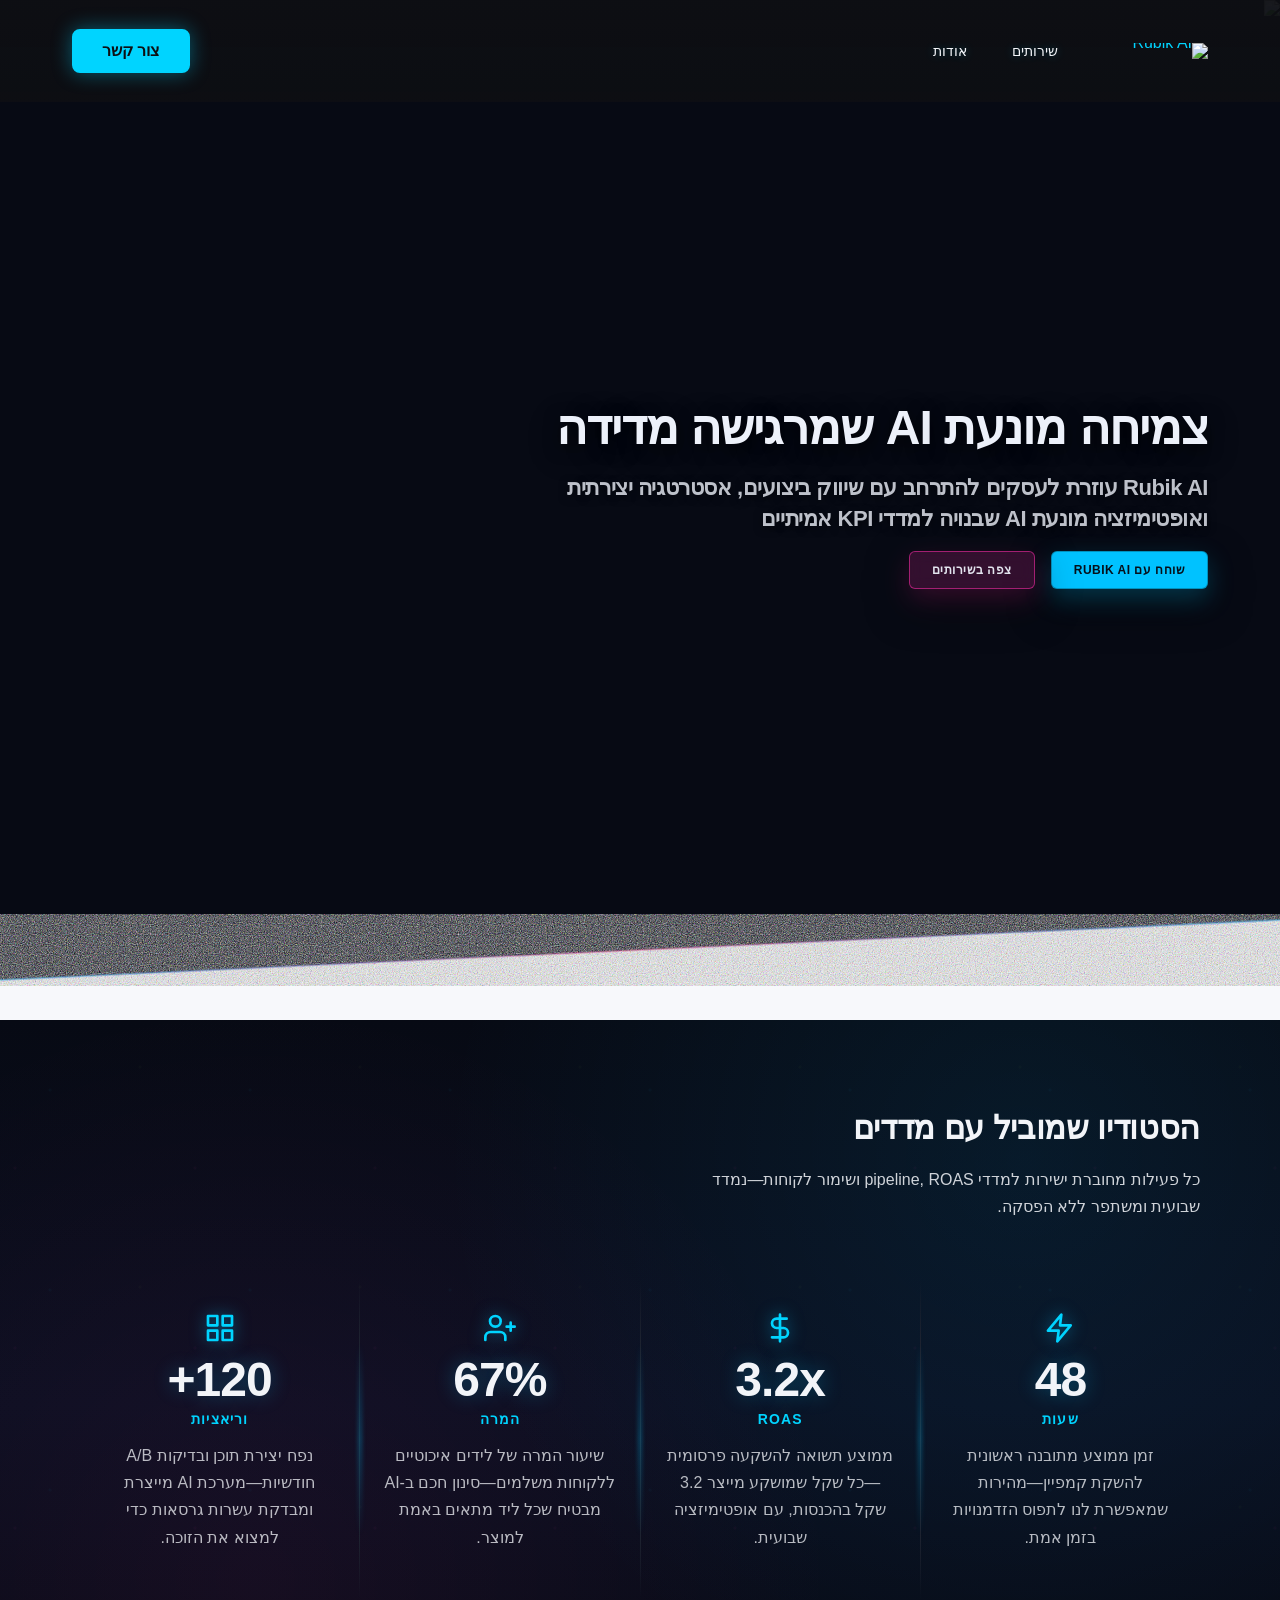
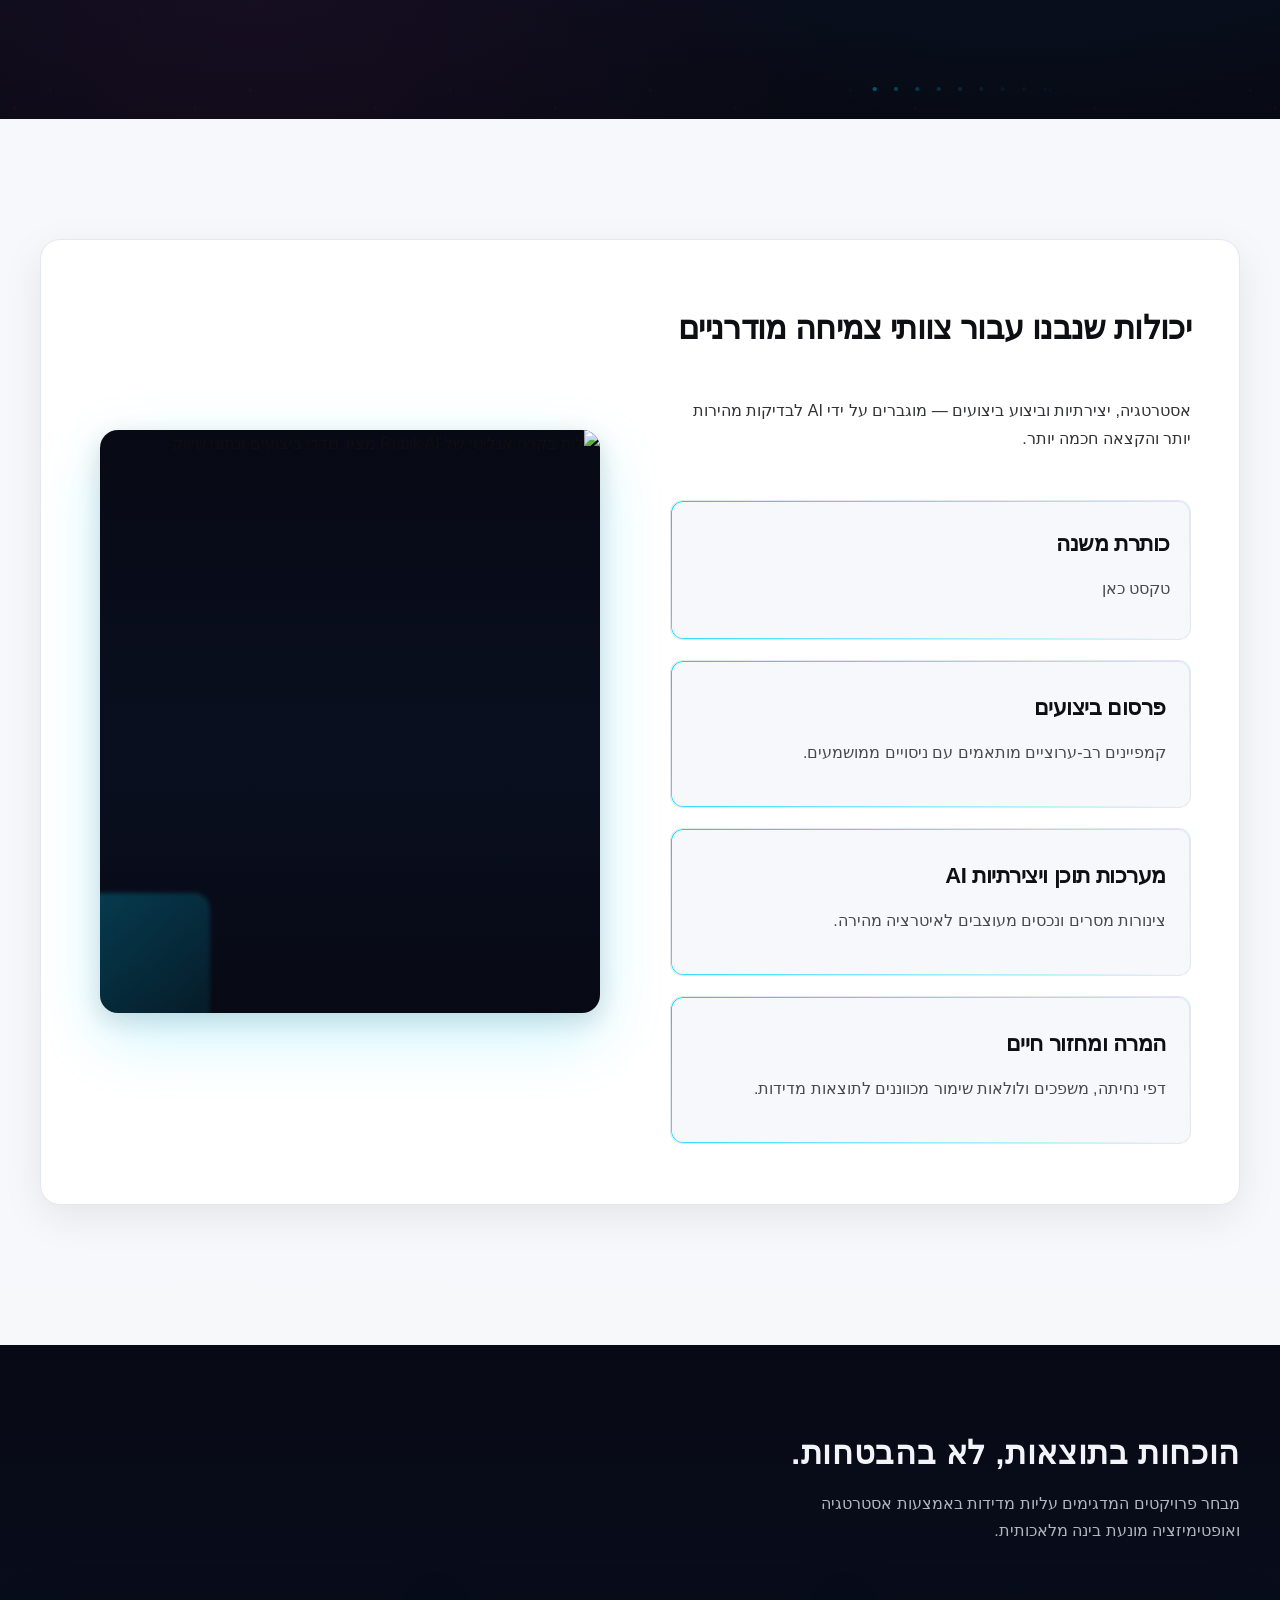
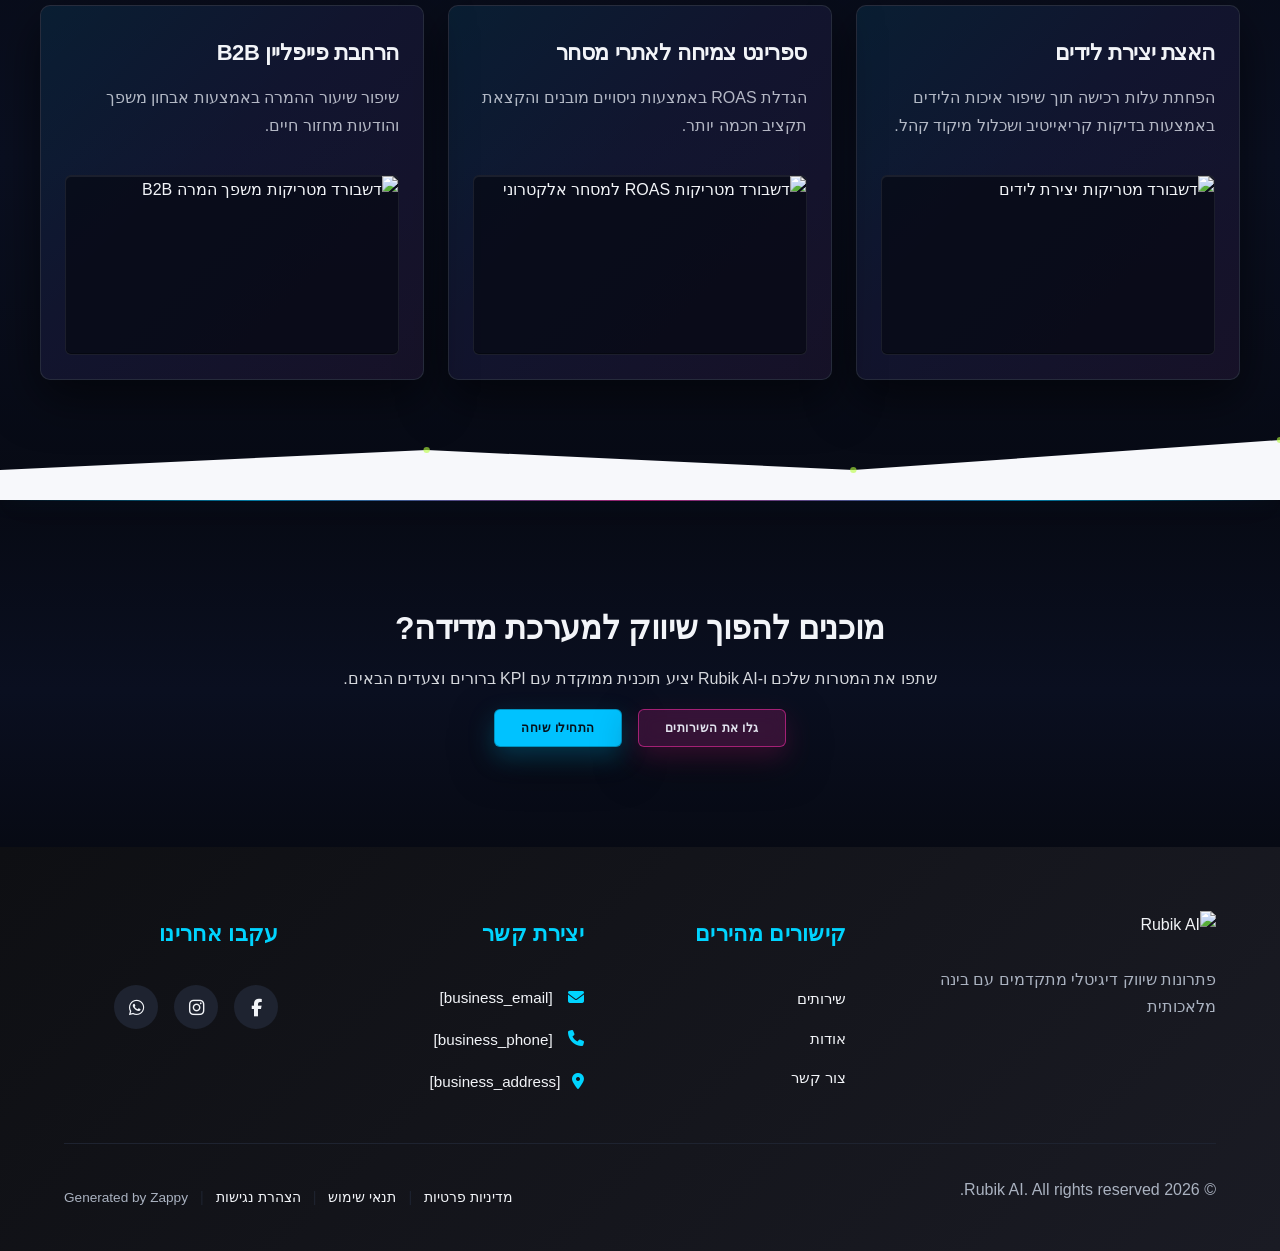
==== commit 48545d3f: "Background sync: Progressive GitHub Sync" ====
--- a/index.html
+++ b/index.html
@@ -238,7 +238,7 @@
     <link rel="icon" type="image/png" sizes="512x512" href="/assets/favicon-512x512.png">
     <link rel="apple-touch-icon" href="/assets/apple-touch-icon.png">
     <!-- Cookie Consent -->
-    <link rel="stylesheet" href="https://cdn.jsdelivr.net/npm/vanilla-cookieconsent@3/dist/cookieconsent.css" />
+    <link rel="stylesheet" href="https://cdn.jsdelivr.net/npm/vanilla-cookieconsent@3/dist/cookieconsent.css">
     <script src="https://cdn.jsdelivr.net/npm/vanilla-cookieconsent@3/dist/cookieconsent.umd.js"></script>
     <!-- Mickidum Accessibility Toolbar -->
     <script src="https://cdn.jsdelivr.net/gh/mickidum/acc_toolbar/acctoolbar/acctoolbar.min.js"></script>
@@ -300,16 +300,16 @@
 
   <nav class="navbar" dir="rtl">
   <button class="mobile-toggle" id="mobileToggle" aria-label="Menu">
-    <svg class="hamburger-icon" width="24" height="24" viewBox="0 0 24 24" fill="none">
+    <svg class="hamburger-icon" width="24" height="24" viewbox="0 0 24 24" fill="none">
       <path d="M3 12h18M3 6h18M3 18h18" stroke="currentColor" stroke-width="2" stroke-linecap="round"></path>
     </svg>
-    <svg class="close-icon" width="24" height="24" viewBox="0 0 24 24" fill="none" style="display:none;">
+    <svg class="close-icon" width="24" height="24" viewbox="0 0 24 24" fill="none" style="display:none;">
       <path d="M18 6L6 18M6 6l12 12" stroke="currentColor" stroke-width="2" stroke-linecap="round"></path>
     </svg>
   </button>
   
   <button class="phone-header-btn" aria-label="Call">
-    <svg width="20" height="20" viewBox="0 0 24 24" fill="currentColor">
+    <svg width="20" height="20" viewbox="0 0 24 24" fill="currentColor">
       <path d="M22 16.92v3a2 2 0 0 1-2.18 2 19.79 19.79 0 0 1-8.63-3.07 19.5 19.5 0 0 1-6-6 19.79 19.79 0 0 1-3.07-8.67A2 2 0 0 1 4.11 2h3a2 2 0 0 1 2 1.72 12.84 12.84 0 0 0 .7 2.81 2 2 0 0 1-.45 2.11L8.09 9.91a16 16 0 0 0 6 6l1.27-1.27a2 2 0 0 1 2.11-.45 12.84 12.84 0 0 0 2.81.7A2 2 0 0 1 22 16.92z"></path>
     </svg>
   </button>
@@ -317,7 +317,7 @@
   <div class="nav-container">
     <div class="nav-brand">
       <a href="/" class="logo-link">
-        <img src="/assets/rubik-ai-logo.webp" alt="Rubik AI" class="logo" />
+        <img src="/assets/rubik-ai-logo.webp" alt="Rubik AI" class="logo">
       </a>
     </div>
     
@@ -346,17 +346,17 @@
     </div>
   </div>
   <div class="index-hero-section__divider-wrapper" aria-hidden="true">
-    <svg data-no-icon-edit="true" aria-hidden="true" viewBox="0 0 1200 120" preserveAspectRatio="none" xmlns="http://www.w3.org/2000/svg">
+    <svg data-no-icon-edit="true" aria-hidden="true" viewbox="0 0 1200 120" preserveaspectratio="none" xmlns="http://www.w3.org/2000/svg">
       <defs>
-        <linearGradient id="index-hero-divider-glow" x1="0%" y1="0%" x2="100%" y2="0%">
+        <lineargradient id="index-hero-divider-glow" x1="0%" y1="0%" x2="100%" y2="0%">
           <stop offset="0%" style="stop-color:#00C2FF;stop-opacity:0.5"></stop>
           <stop offset="50%" style="stop-color:#FF2DAA;stop-opacity:0.4"></stop>
           <stop offset="100%" style="stop-color:#00C2FF;stop-opacity:0.5"></stop>
-        </linearGradient>
+        </lineargradient>
         <filter id="index-hero-divider-grain">
-          <feTurbulence type="fractalNoise" baseFrequency="0.9" numOctaves="4" result="noise"></feTurbulence>
-          <feColorMatrix in="noise" type="saturate" values="0"></feColorMatrix>
-          <feBlend in="SourceGraphic" in2="noise" mode="multiply"></feBlend>
+          <feturbulence type="fractalNoise" basefrequency="0.9" numoctaves="4" result="noise"></feturbulence>
+          <fecolormatrix in="noise" type="saturate" values="0"></fecolormatrix>
+          <feblend in="SourceGraphic" in2="noise" mode="multiply"></feblend>
         </filter>
       </defs>
       <path d="M0,120 L0,80 L1200,20 L1200,120 Z" fill="var(--bg-light)"></path>
@@ -375,7 +375,7 @@
     <div class="index-stats-section__kpi-grid">
       <div class="index-stats-section__kpi-item">
         <div class="index-stats-section__kpi-number" data-element-type="icon" data-icon-type="svg">
-          <svg class="index-stats-section__kpi-icon" viewBox="0 0 24 24" fill="none" xmlns="http://www.w3.org/2000/svg">
+          <svg class="index-stats-section__kpi-icon" viewbox="0 0 24 24" fill="none" xmlns="http://www.w3.org/2000/svg">
             <path d="M13 2L3 14h8l-1 8 10-12h-8l1-8z" stroke="currentColor" stroke-width="2" stroke-linecap="round" stroke-linejoin="round"></path>
           </svg>
           <span class="index-stats-section__kpi-value">48</span>
@@ -388,7 +388,7 @@
       
       <div class="index-stats-section__kpi-item">
         <div class="index-stats-section__kpi-number" data-element-type="icon" data-icon-type="svg">
-          <svg class="index-stats-section__kpi-icon" viewBox="0 0 24 24" fill="none" xmlns="http://www.w3.org/2000/svg">
+          <svg class="index-stats-section__kpi-icon" viewbox="0 0 24 24" fill="none" xmlns="http://www.w3.org/2000/svg">
             <path d="M12 2v20M17 5H9.5a3.5 3.5 0 000 7h5a3.5 3.5 0 010 7H6" stroke="currentColor" stroke-width="2" stroke-linecap="round" stroke-linejoin="round"></path>
           </svg>
           <span class="index-stats-section__kpi-value">3.2x</span>
@@ -401,7 +401,7 @@
       
       <div class="index-stats-section__kpi-item">
         <div class="index-stats-section__kpi-number" data-element-type="icon" data-icon-type="svg">
-          <svg class="index-stats-section__kpi-icon" viewBox="0 0 24 24" fill="none" xmlns="http://www.w3.org/2000/svg">
+          <svg class="index-stats-section__kpi-icon" viewbox="0 0 24 24" fill="none" xmlns="http://www.w3.org/2000/svg">
             <path d="M16 21v-2a4 4 0 00-4-4H5a4 4 0 00-4 4v2M8.5 11a4 4 0 100-8 4 4 0 000 8zM20 8v6M23 11h-6" stroke="currentColor" stroke-width="2" stroke-linecap="round" stroke-linejoin="round"></path>
           </svg>
           <span class="index-stats-section__kpi-value">67%</span>
@@ -414,7 +414,7 @@
       
       <div class="index-stats-section__kpi-item">
         <div class="index-stats-section__kpi-number" data-element-type="icon" data-icon-type="svg">
-          <svg class="index-stats-section__kpi-icon" viewBox="0 0 24 24" fill="none" xmlns="http://www.w3.org/2000/svg">
+          <svg class="index-stats-section__kpi-icon" viewbox="0 0 24 24" fill="none" xmlns="http://www.w3.org/2000/svg">
             <rect x="3" y="3" width="7" height="7" stroke="currentColor" stroke-width="2" stroke-linecap="round" stroke-linejoin="round"></rect>
             <rect x="14" y="3" width="7" height="7" stroke="currentColor" stroke-width="2" stroke-linecap="round" stroke-linejoin="round"></rect>
             <rect x="14" y="14" width="7" height="7" stroke="currentColor" stroke-width="2" stroke-linecap="round" stroke-linejoin="round"></rect>
@@ -429,13 +429,13 @@
   </div>
   
   <div class="index-stats-section__divider-wrapper">
-    <svg data-no-icon-edit="true" aria-hidden="true" viewBox="0 0 1200 60" preserveAspectRatio="none" xmlns="http://www.w3.org/2000/svg">
+    <svg data-no-icon-edit="true" aria-hidden="true" viewbox="0 0 1200 60" preserveaspectratio="none" xmlns="http://www.w3.org/2000/svg">
       <defs>
-        <linearGradient id="scanline-fade" x1="0%" y1="0%" x2="100%" y2="0%">
+        <lineargradient id="scanline-fade" x1="0%" y1="0%" x2="100%" y2="0%">
           <stop offset="0%" style="stop-color:#00C2FF;stop-opacity:0.6"></stop>
           <stop offset="50%" style="stop-color:#00C2FF;stop-opacity:0.3"></stop>
           <stop offset="100%" style="stop-color:#00C2FF;stop-"></stop>
-        </linearGradient>
+        </lineargradient>
       </defs>
       <line x1="0" y1="30" x2="800" y2="30" stroke="url(#scanline-fade)" stroke-width="2"></line>
       <circle cx="820" cy="30" r="2" fill="#00C2FF" opacity="0.4"></circle>
@@ -459,22 +459,19 @@
         <h2 class="index-capabilities-title">יכולות שנבנו עבור צוותי צמיחה מודרניים</h2>
         <p class="index-capabilities-intro">אסטרטגיה, יצירתיות וביצוע ביצועים — מוגברים על ידי AI לבדיקות מהירות יותר והקצאה חכמה יותר.</p>
         
-        <div class="index-capabilities-cards">
-          <article class="index-capabilities-card">
-            <h3 class="index-capabilities-card-title">פרסום ביצועים</h3>
-            <p class="index-capabilities-card-text">קמפיינים רב-ערוציים מותאמים עם ניסויים ממושמעים.</p>
-          </article>
-          
-          <article class="index-capabilities-card">
-            <h3 class="index-capabilities-card-title">מערכות תוכן ויצירתיות AI</h3>
-            <p class="index-capabilities-card-text">צינורות מסרים ונכסים מעוצבים לאיטרציה מהירה.</p>
-          </article>
-          
-          <article class="index-capabilities-card">
-            <h3 class="index-capabilities-card-title">המרה ומחזור חיים</h3>
-            <p class="index-capabilities-card-text">דפי נחיתה, משפכים ולולאות שימור מכווננים לתוצאות מדידות.</p>
-          </article>
-        </div>
+        <div class="index-capabilities-cards zappy-vertical-grid"><article class="index-capabilities-card" style="background-color: rgb(247, 248, 251) !important; padding: 20px !important; box-sizing: border-box; display: flex !important; flex-direction: column !important; justify-content: flex-start !important; align-items: stretch !important; align-self: stretch !important; height: 100% !important;">
+            <h3 class="index-capabilities-card-title zappy-editable" style="cursor: text;">כותרת משנה</h3>
+            <p class="index-capabilities-card-text zappy-editable" style="cursor: text;">טקסט כאן</p>
+          </article><article class="index-capabilities-card">
+            <h3 class="index-capabilities-card-title zappy-editable">פרסום ביצועים</h3>
+            <p class="index-capabilities-card-text zappy-editable" style="">קמפיינים רב-ערוציים מותאמים עם ניסויים ממושמעים.</p>
+          </article><article class="index-capabilities-card">
+            <h3 class="index-capabilities-card-title zappy-editable">מערכות תוכן ויצירתיות AI</h3>
+            <p class="index-capabilities-card-text zappy-editable">צינורות מסרים ונכסים מעוצבים לאיטרציה מהירה.</p>
+          </article><article class="index-capabilities-card">
+            <h3 class="index-capabilities-card-title zappy-editable">המרה ומחזור חיים</h3>
+            <p class="index-capabilities-card-text zappy-editable">דפי נחיתה, משפכים ולולאות שימור מכווננים לתוצאות מדידות.</p>
+          </article></div>
       </div>
       
       <div class="index-capabilities-image-column">
@@ -487,18 +484,18 @@
   </div>
   
   <div class="index-capabilities-divider-wrapper">
-    <svg data-no-icon-edit="true" aria-hidden="true" viewBox="0 0 1200 120" preserveAspectRatio="none" xmlns="http://www.w3.org/2000/svg">
+    <svg data-no-icon-edit="true" aria-hidden="true" viewbox="0 0 1200 120" preserveaspectratio="none" xmlns="http://www.w3.org/2000/svg">
       <defs>
-        <linearGradient id="index-capabilities-divider-gradient" x1="0%" y1="0%" x2="100%" y2="0%">
+        <lineargradient id="index-capabilities-divider-gradient" x1="0%" y1="0%" x2="100%" y2="0%">
           <stop offset="0%" style="stop-color:#F7F8FB;stop-opacity:1"></stop>
           <stop offset="50%" style="stop-color:#0E0F13;stop-opacity:1"></stop>
           <stop offset="100%" style="stop-color:#0E0F13;stop-opacity:1"></stop>
-        </linearGradient>
-        <linearGradient id="index-capabilities-divider-magenta" x1="0%" y1="0%" x2="100%" y2="0%">
+        </lineargradient>
+        <lineargradient id="index-capabilities-divider-magenta" x1="0%" y1="0%" x2="100%" y2="0%">
           <stop offset="0%" style="stop-color:rgba(255,45,170,0);stop-"></stop>
           <stop offset="50%" style="stop-color:rgba(255,45,170,0.4);stop-opacity:1"></stop>
           <stop offset="100%" style="stop-color:rgba(255,45,170,0);stop-"></stop>
-        </linearGradient>
+        </lineargradient>
       </defs>
       <path d="M0,120 L0,60 Q300,55 600,60 T1200,60 L1200,120 Z" fill="var(--bg-light)"></path>
       <path d="M0,120 L0,58 Q300,53 600,58 T1200,58 L1200,120 Z" fill="var(--bg-light)" opacity="0.6"></path>
@@ -547,13 +544,13 @@
   </div>
   
   <div class="index-case-studies-divider-wrapper">
-    <svg data-no-icon-edit="true" aria-hidden="true" viewBox="0 0 1200 100" preserveAspectRatio="none" xmlns="http://www.w3.org/2000/svg">
+    <svg data-no-icon-edit="true" aria-hidden="true" viewbox="0 0 1200 100" preserveaspectratio="none" xmlns="http://www.w3.org/2000/svg">
       <defs>
-        <linearGradient id="case-studies-divider-gradient" x1="0%" y1="0%" x2="100%" y2="0%">
+        <lineargradient id="case-studies-divider-gradient" x1="0%" y1="0%" x2="100%" y2="0%">
           <stop offset="0%" style="stop-color:#070A14;stop-opacity:1"></stop>
           <stop offset="50%" style="stop-color:#0A0F20;stop-opacity:1"></stop>
           <stop offset="100%" style="stop-color:#070A14;stop-opacity:1"></stop>
-        </linearGradient>
+        </lineargradient>
       </defs>
       <path d="M0,100 L0,70 L400,50 L800,70 L1200,40 L1200,100 Z" fill="var(--bg-light)"></path>
       <circle cx="400" cy="50" r="3" fill="#B8FF3D" opacity="0.6"></circle>
@@ -580,7 +577,7 @@
   <div class="footer-container">
     <div class="footer-top">
       <div class="footer-column footer-company">
-        <img src="/assets/rubik-ai-logo.webp" alt="Rubik AI" class="logo" />
+        <img src="/assets/rubik-ai-logo.webp" alt="Rubik AI" class="logo">
         <p class="company-tagline">פתרונות שיווק דיגיטלי מתקדמים עם בינה מלאכותית</p>
       </div>
       
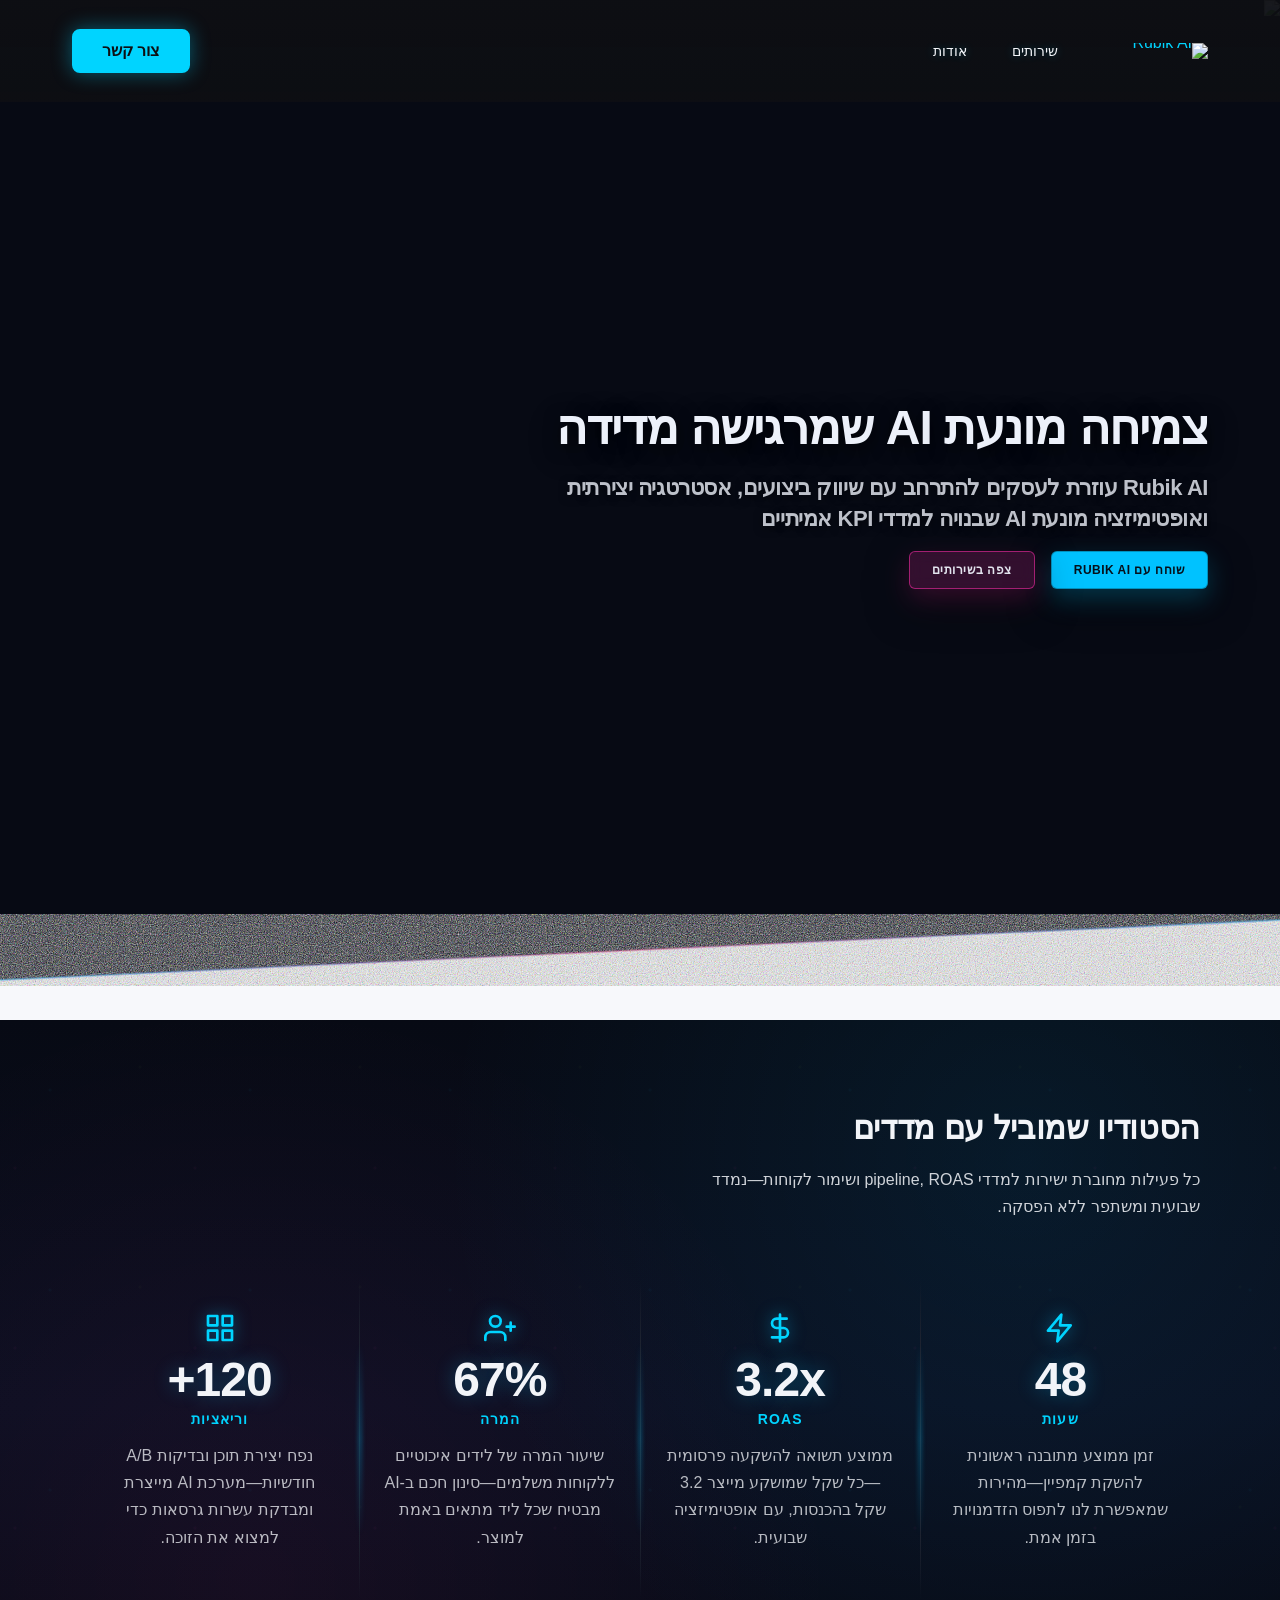
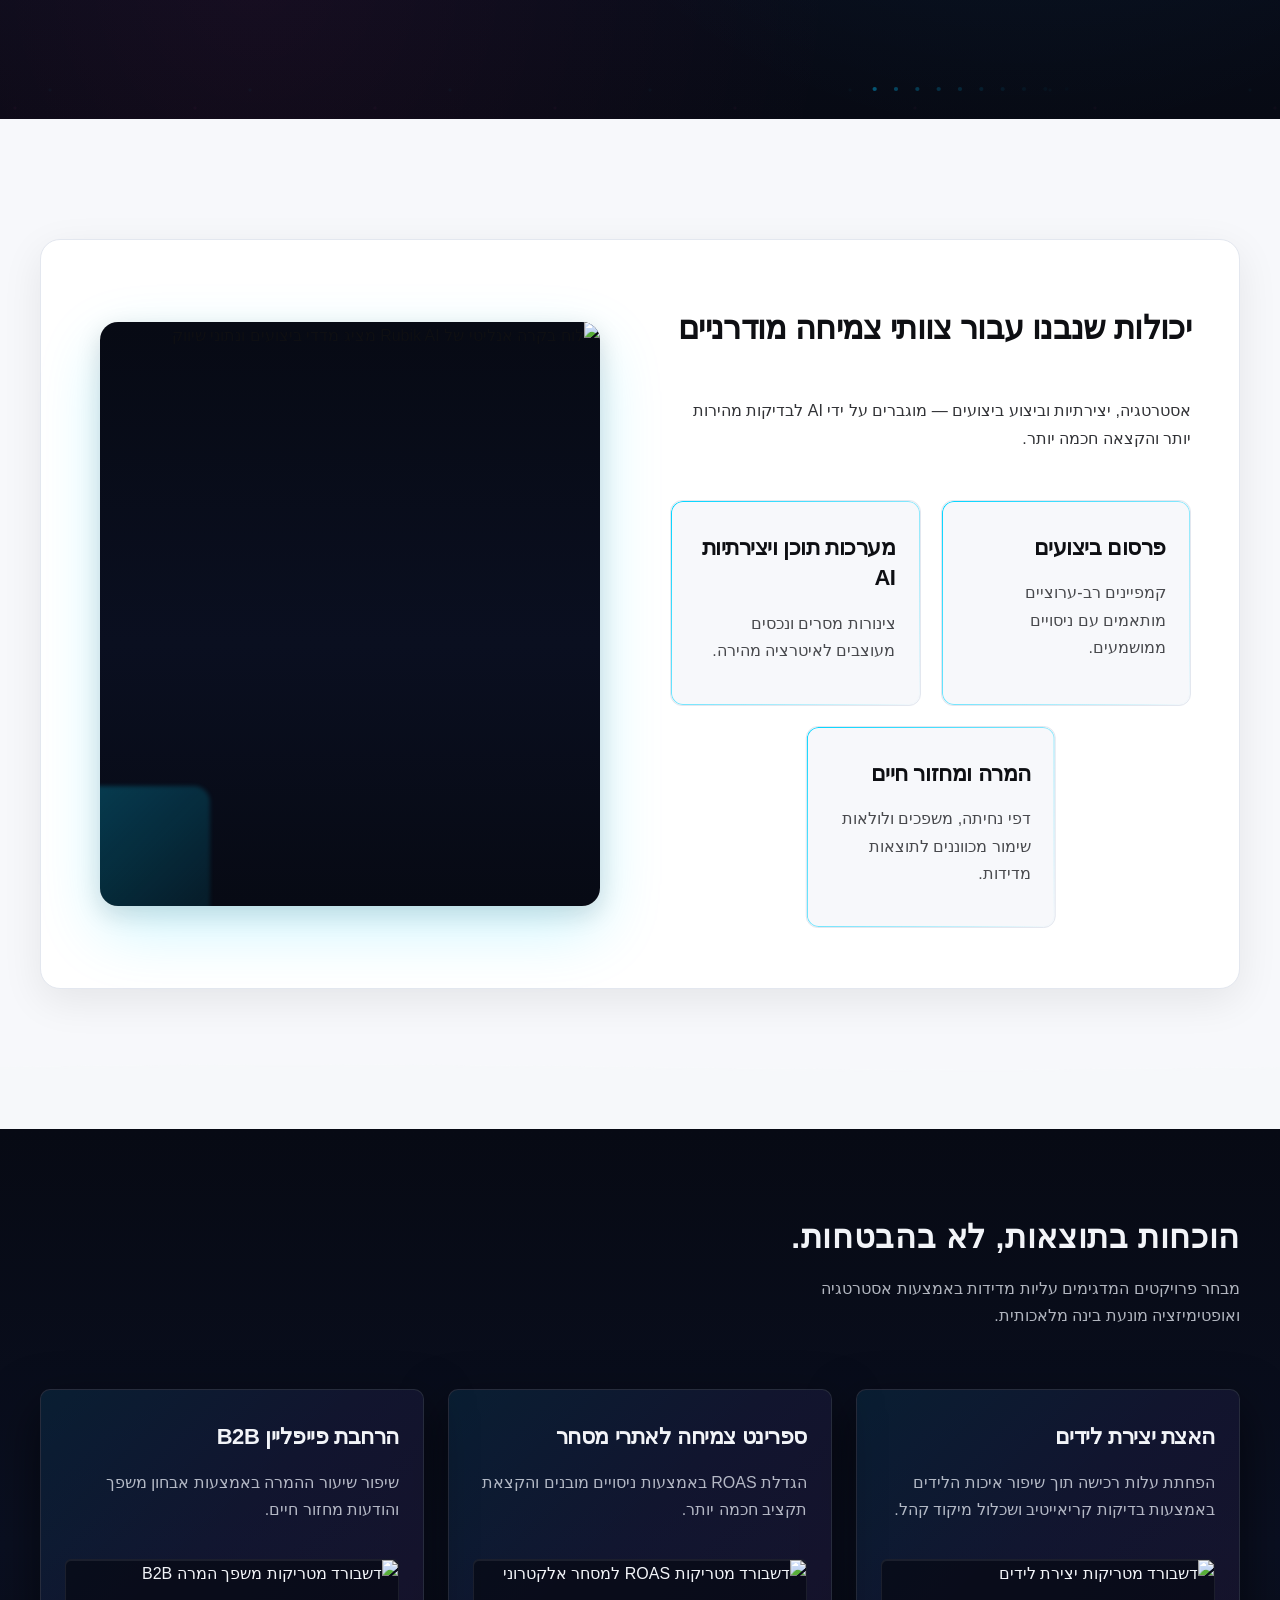
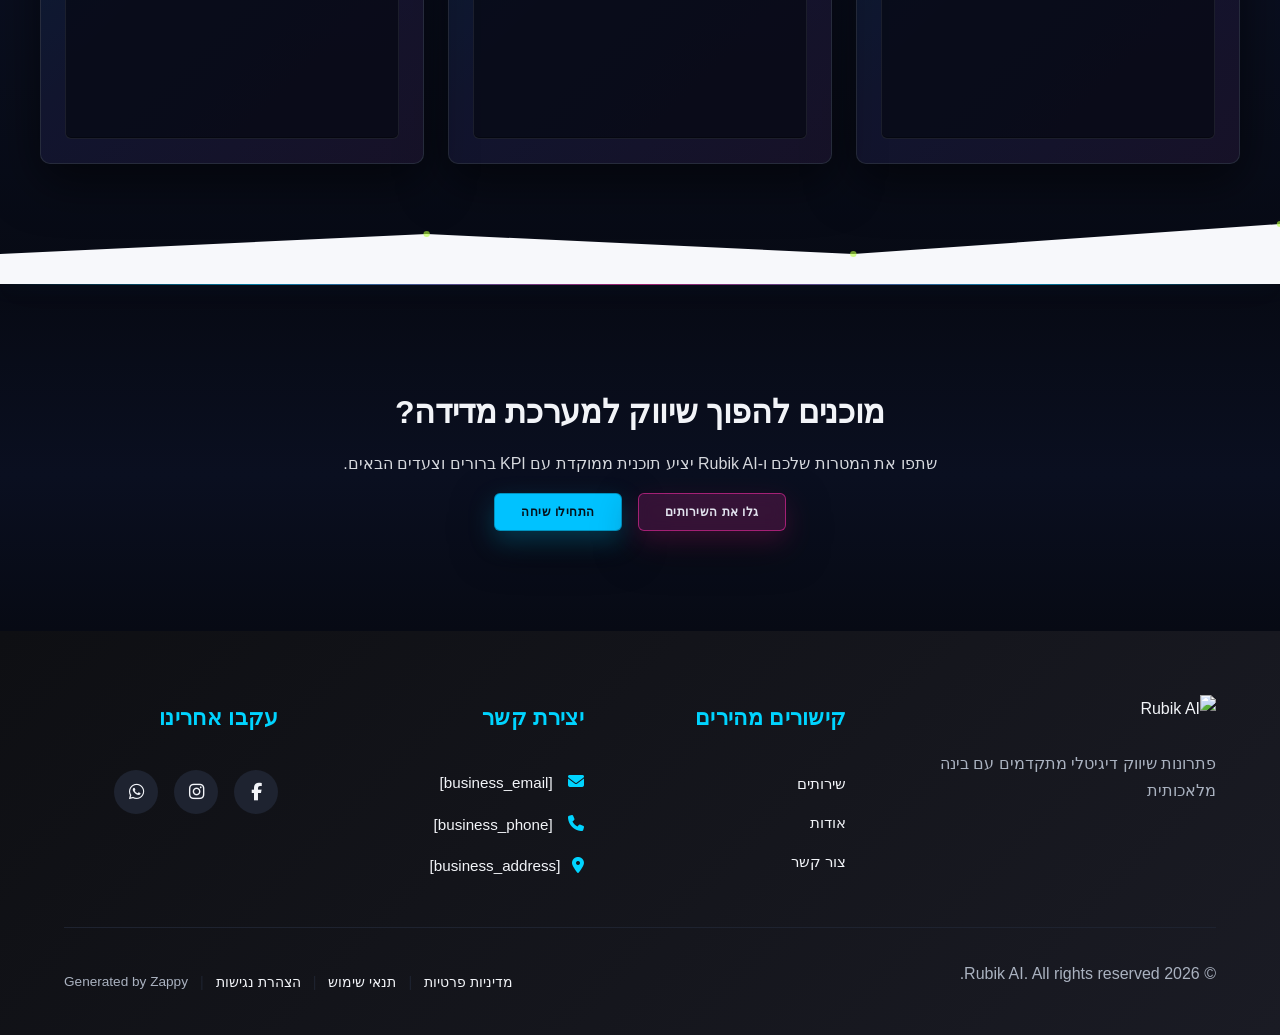
==== commit 2a4a340c: "Background sync: Progressive GitHub Sync" ====
--- a/index.html
+++ b/index.html
@@ -459,10 +459,7 @@
         <h2 class="index-capabilities-title">יכולות שנבנו עבור צוותי צמיחה מודרניים</h2>
         <p class="index-capabilities-intro">אסטרטגיה, יצירתיות וביצוע ביצועים — מוגברים על ידי AI לבדיקות מהירות יותר והקצאה חכמה יותר.</p>
         
-        <div class="index-capabilities-cards zappy-vertical-grid"><article class="index-capabilities-card" style="background-color: rgb(247, 248, 251) !important; padding: 20px !important; box-sizing: border-box; display: flex !important; flex-direction: column !important; justify-content: flex-start !important; align-items: stretch !important; align-self: stretch !important; height: 100% !important;">
-            <h3 class="index-capabilities-card-title zappy-editable" style="cursor: text;">כותרת משנה</h3>
-            <p class="index-capabilities-card-text zappy-editable" style="cursor: text;">טקסט כאן</p>
-          </article><article class="index-capabilities-card">
+        <div class="index-capabilities-cards zappy-vertical-grid" style="; grid-template-columns: repeat(3, minmax(0, 1fr));" data-zappy-explicit-columns="true"><article class="index-capabilities-card">
             <h3 class="index-capabilities-card-title zappy-editable">פרסום ביצועים</h3>
             <p class="index-capabilities-card-text zappy-editable" style="">קמפיינים רב-ערוציים מותאמים עם ניסויים ממושמעים.</p>
           </article><article class="index-capabilities-card">
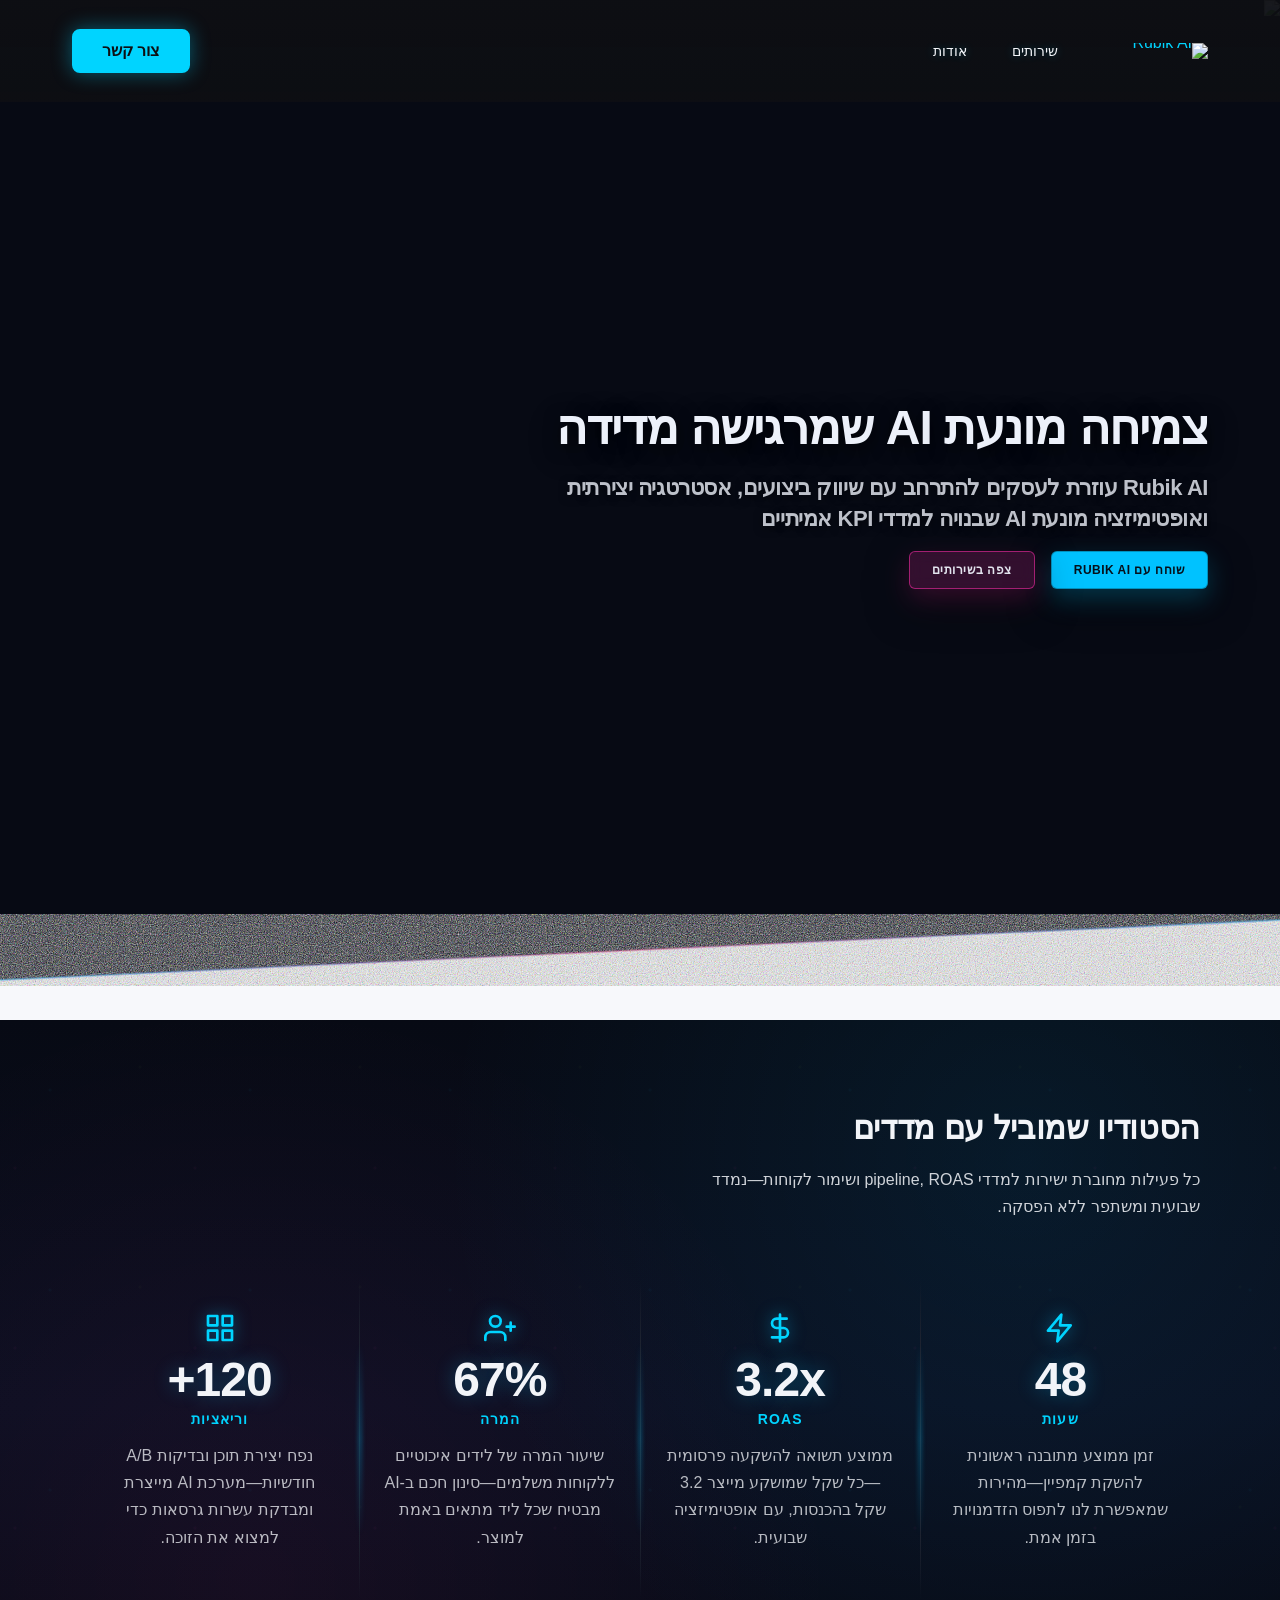
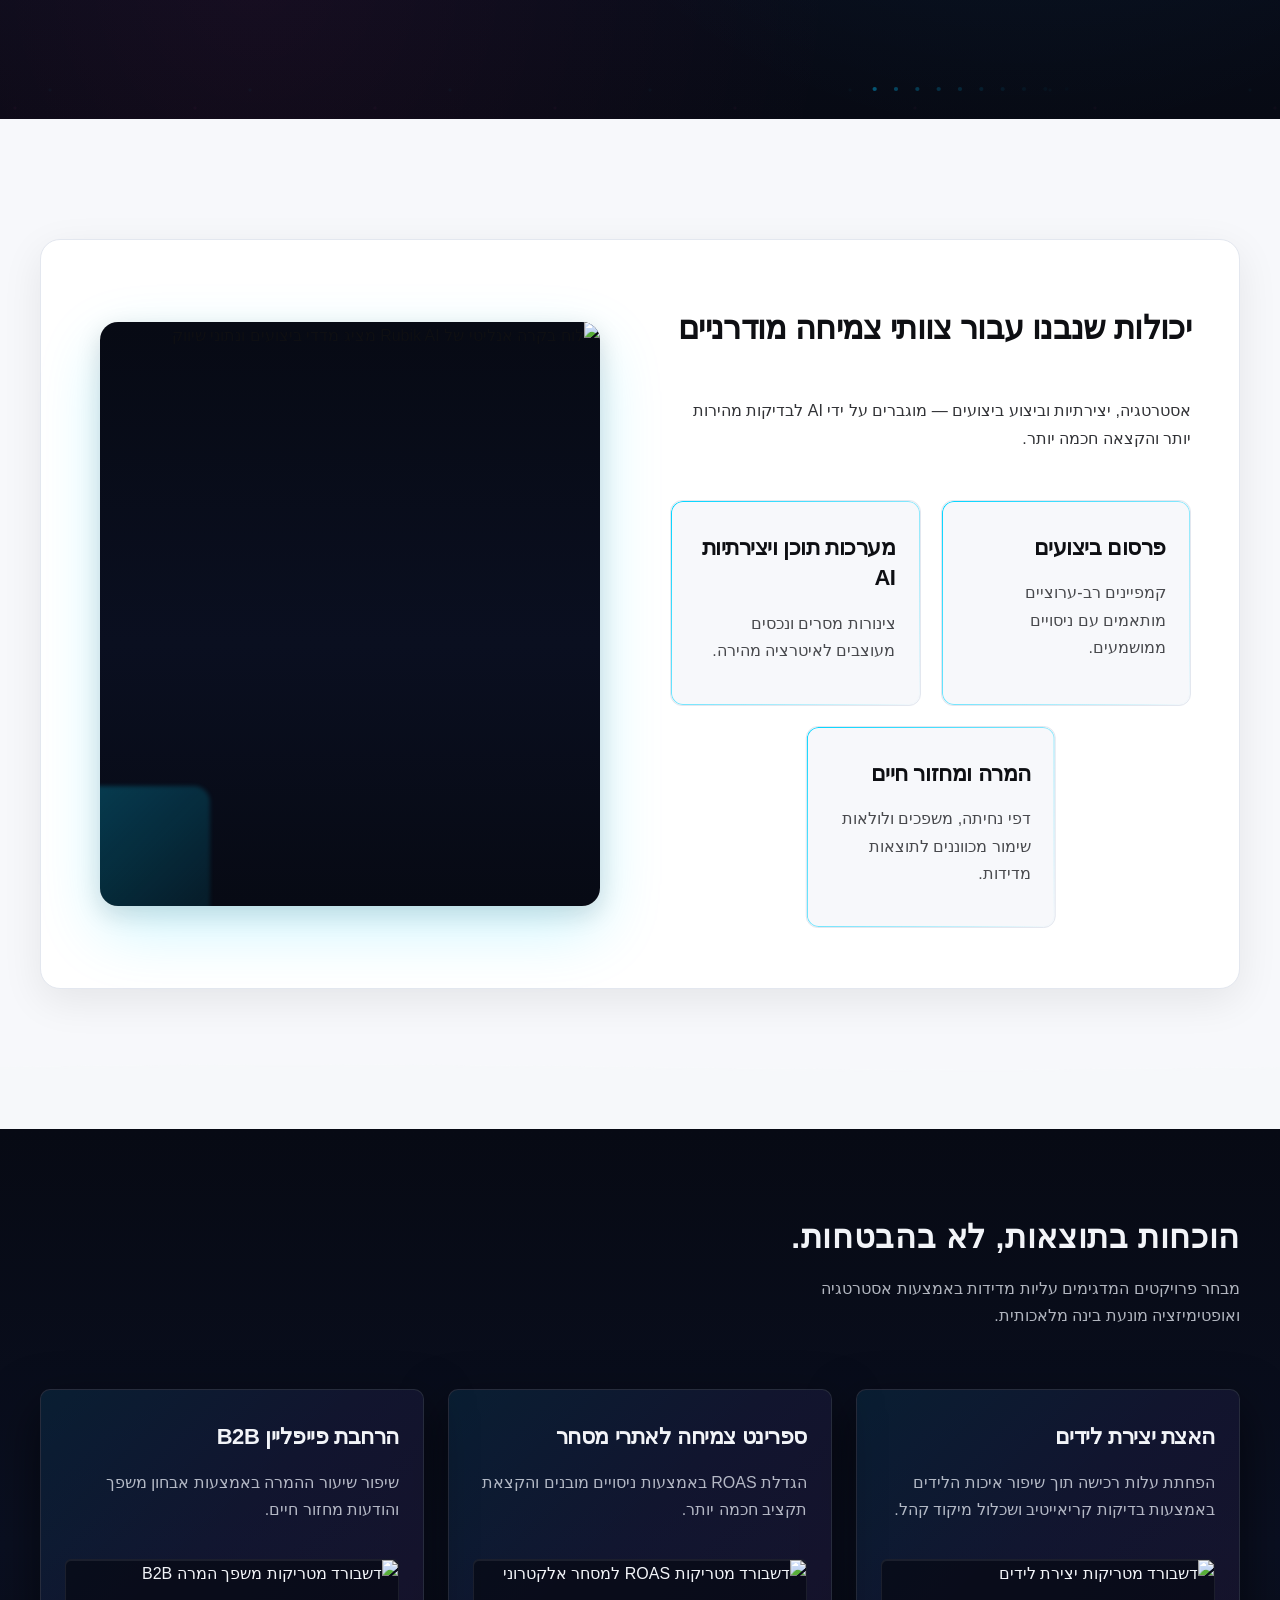
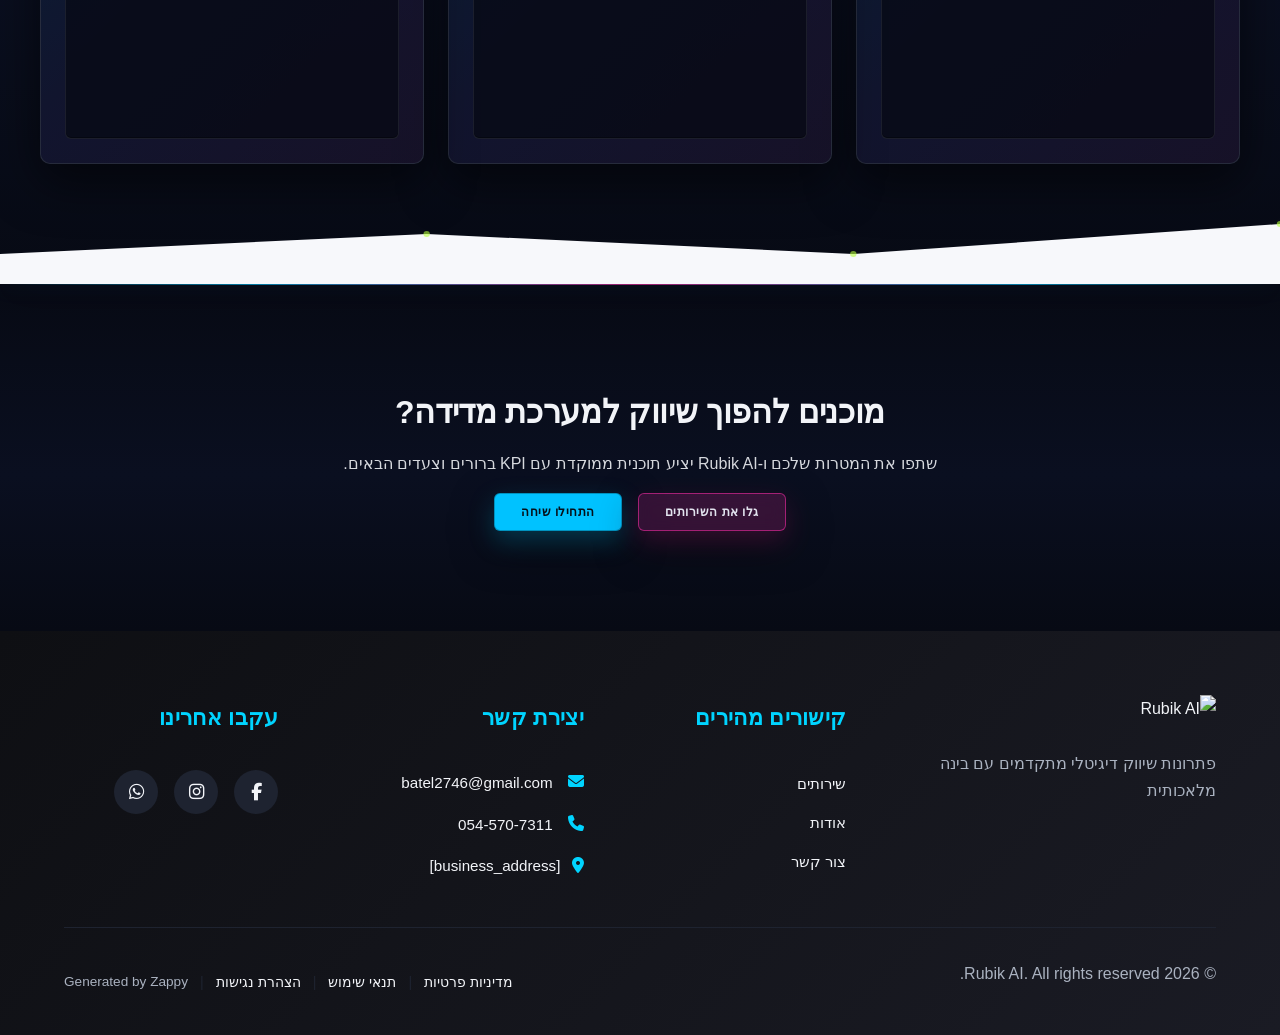
==== commit f9fc4c48: "Background sync: Progressive GitHub Sync" ====
--- a/index.html
+++ b/index.html
@@ -300,16 +300,16 @@
 
   <nav class="navbar" dir="rtl">
   <button class="mobile-toggle" id="mobileToggle" aria-label="Menu">
-    <svg class="hamburger-icon" width="24" height="24" viewbox="0 0 24 24" fill="none">
+    <svg class="hamburger-icon" width="24" height="24" viewBox="0 0 24 24" fill="none">
       <path d="M3 12h18M3 6h18M3 18h18" stroke="currentColor" stroke-width="2" stroke-linecap="round"></path>
     </svg>
-    <svg class="close-icon" width="24" height="24" viewbox="0 0 24 24" fill="none" style="display:none;">
+    <svg class="close-icon" width="24" height="24" viewBox="0 0 24 24" fill="none" style="display:none;">
       <path d="M18 6L6 18M6 6l12 12" stroke="currentColor" stroke-width="2" stroke-linecap="round"></path>
     </svg>
   </button>
   
   <button class="phone-header-btn" aria-label="Call">
-    <svg width="20" height="20" viewbox="0 0 24 24" fill="currentColor">
+    <svg width="20" height="20" viewBox="0 0 24 24" fill="currentColor">
       <path d="M22 16.92v3a2 2 0 0 1-2.18 2 19.79 19.79 0 0 1-8.63-3.07 19.5 19.5 0 0 1-6-6 19.79 19.79 0 0 1-3.07-8.67A2 2 0 0 1 4.11 2h3a2 2 0 0 1 2 1.72 12.84 12.84 0 0 0 .7 2.81 2 2 0 0 1-.45 2.11L8.09 9.91a16 16 0 0 0 6 6l1.27-1.27a2 2 0 0 1 2.11-.45 12.84 12.84 0 0 0 2.81.7A2 2 0 0 1 22 16.92z"></path>
     </svg>
   </button>
@@ -346,17 +346,17 @@
     </div>
   </div>
   <div class="index-hero-section__divider-wrapper" aria-hidden="true">
-    <svg data-no-icon-edit="true" aria-hidden="true" viewbox="0 0 1200 120" preserveaspectratio="none" xmlns="http://www.w3.org/2000/svg">
+    <svg aria-hidden="true" viewBox="0 0 1200 120" preserveAspectRatio="none" xmlns="http://www.w3.org/2000/svg">
       <defs>
-        <lineargradient id="index-hero-divider-glow" x1="0%" y1="0%" x2="100%" y2="0%">
+        <linearGradient id="index-hero-divider-glow" x1="0%" y1="0%" x2="100%" y2="0%">
           <stop offset="0%" style="stop-color:#00C2FF;stop-opacity:0.5"></stop>
           <stop offset="50%" style="stop-color:#FF2DAA;stop-opacity:0.4"></stop>
           <stop offset="100%" style="stop-color:#00C2FF;stop-opacity:0.5"></stop>
-        </lineargradient>
+        </linearGradient>
         <filter id="index-hero-divider-grain">
-          <feturbulence type="fractalNoise" basefrequency="0.9" numoctaves="4" result="noise"></feturbulence>
-          <fecolormatrix in="noise" type="saturate" values="0"></fecolormatrix>
-          <feblend in="SourceGraphic" in2="noise" mode="multiply"></feblend>
+          <feTurbulence type="fractalNoise" baseFrequency="0.9" numOctaves="4" result="noise"></feTurbulence>
+          <feColorMatrix in="noise" type="saturate" values="0"></feColorMatrix>
+          <feBlend in="SourceGraphic" in2="noise" mode="multiply"></feBlend>
         </filter>
       </defs>
       <path d="M0,120 L0,80 L1200,20 L1200,120 Z" fill="var(--bg-light)"></path>
@@ -375,7 +375,7 @@
     <div class="index-stats-section__kpi-grid">
       <div class="index-stats-section__kpi-item">
         <div class="index-stats-section__kpi-number" data-element-type="icon" data-icon-type="svg">
-          <svg class="index-stats-section__kpi-icon" viewbox="0 0 24 24" fill="none" xmlns="http://www.w3.org/2000/svg">
+          <svg class="index-stats-section__kpi-icon" viewBox="0 0 24 24" fill="none" xmlns="http://www.w3.org/2000/svg">
             <path d="M13 2L3 14h8l-1 8 10-12h-8l1-8z" stroke="currentColor" stroke-width="2" stroke-linecap="round" stroke-linejoin="round"></path>
           </svg>
           <span class="index-stats-section__kpi-value">48</span>
@@ -388,7 +388,7 @@
       
       <div class="index-stats-section__kpi-item">
         <div class="index-stats-section__kpi-number" data-element-type="icon" data-icon-type="svg">
-          <svg class="index-stats-section__kpi-icon" viewbox="0 0 24 24" fill="none" xmlns="http://www.w3.org/2000/svg">
+          <svg class="index-stats-section__kpi-icon" viewBox="0 0 24 24" fill="none" xmlns="http://www.w3.org/2000/svg">
             <path d="M12 2v20M17 5H9.5a3.5 3.5 0 000 7h5a3.5 3.5 0 010 7H6" stroke="currentColor" stroke-width="2" stroke-linecap="round" stroke-linejoin="round"></path>
           </svg>
           <span class="index-stats-section__kpi-value">3.2x</span>
@@ -401,7 +401,7 @@
       
       <div class="index-stats-section__kpi-item">
         <div class="index-stats-section__kpi-number" data-element-type="icon" data-icon-type="svg">
-          <svg class="index-stats-section__kpi-icon" viewbox="0 0 24 24" fill="none" xmlns="http://www.w3.org/2000/svg">
+          <svg class="index-stats-section__kpi-icon" viewBox="0 0 24 24" fill="none" xmlns="http://www.w3.org/2000/svg">
             <path d="M16 21v-2a4 4 0 00-4-4H5a4 4 0 00-4 4v2M8.5 11a4 4 0 100-8 4 4 0 000 8zM20 8v6M23 11h-6" stroke="currentColor" stroke-width="2" stroke-linecap="round" stroke-linejoin="round"></path>
           </svg>
           <span class="index-stats-section__kpi-value">67%</span>
@@ -414,7 +414,7 @@
       
       <div class="index-stats-section__kpi-item">
         <div class="index-stats-section__kpi-number" data-element-type="icon" data-icon-type="svg">
-          <svg class="index-stats-section__kpi-icon" viewbox="0 0 24 24" fill="none" xmlns="http://www.w3.org/2000/svg">
+          <svg class="index-stats-section__kpi-icon" viewBox="0 0 24 24" fill="none" xmlns="http://www.w3.org/2000/svg">
             <rect x="3" y="3" width="7" height="7" stroke="currentColor" stroke-width="2" stroke-linecap="round" stroke-linejoin="round"></rect>
             <rect x="14" y="3" width="7" height="7" stroke="currentColor" stroke-width="2" stroke-linecap="round" stroke-linejoin="round"></rect>
             <rect x="14" y="14" width="7" height="7" stroke="currentColor" stroke-width="2" stroke-linecap="round" stroke-linejoin="round"></rect>
@@ -429,13 +429,13 @@
   </div>
   
   <div class="index-stats-section__divider-wrapper">
-    <svg data-no-icon-edit="true" aria-hidden="true" viewbox="0 0 1200 60" preserveaspectratio="none" xmlns="http://www.w3.org/2000/svg">
+    <svg aria-hidden="true" viewBox="0 0 1200 60" preserveAspectRatio="none" xmlns="http://www.w3.org/2000/svg">
       <defs>
-        <lineargradient id="scanline-fade" x1="0%" y1="0%" x2="100%" y2="0%">
+        <linearGradient id="scanline-fade" x1="0%" y1="0%" x2="100%" y2="0%">
           <stop offset="0%" style="stop-color:#00C2FF;stop-opacity:0.6"></stop>
           <stop offset="50%" style="stop-color:#00C2FF;stop-opacity:0.3"></stop>
           <stop offset="100%" style="stop-color:#00C2FF;stop-"></stop>
-        </lineargradient>
+        </linearGradient>
       </defs>
       <line x1="0" y1="30" x2="800" y2="30" stroke="url(#scanline-fade)" stroke-width="2"></line>
       <circle cx="820" cy="30" r="2" fill="#00C2FF" opacity="0.4"></circle>
@@ -460,14 +460,14 @@
         <p class="index-capabilities-intro">אסטרטגיה, יצירתיות וביצוע ביצועים — מוגברים על ידי AI לבדיקות מהירות יותר והקצאה חכמה יותר.</p>
         
         <div class="index-capabilities-cards zappy-vertical-grid" style="; grid-template-columns: repeat(3, minmax(0, 1fr));" data-zappy-explicit-columns="true"><article class="index-capabilities-card">
-            <h3 class="index-capabilities-card-title zappy-editable">פרסום ביצועים</h3>
-            <p class="index-capabilities-card-text zappy-editable" style="">קמפיינים רב-ערוציים מותאמים עם ניסויים ממושמעים.</p>
+            <h3 class="index-capabilities-card-title">פרסום ביצועים</h3>
+            <p class="index-capabilities-card-text" style="">קמפיינים רב-ערוציים מותאמים עם ניסויים ממושמעים.</p>
           </article><article class="index-capabilities-card">
-            <h3 class="index-capabilities-card-title zappy-editable">מערכות תוכן ויצירתיות AI</h3>
-            <p class="index-capabilities-card-text zappy-editable">צינורות מסרים ונכסים מעוצבים לאיטרציה מהירה.</p>
+            <h3 class="index-capabilities-card-title">מערכות תוכן ויצירתיות AI</h3>
+            <p class="index-capabilities-card-text">צינורות מסרים ונכסים מעוצבים לאיטרציה מהירה.</p>
           </article><article class="index-capabilities-card">
-            <h3 class="index-capabilities-card-title zappy-editable">המרה ומחזור חיים</h3>
-            <p class="index-capabilities-card-text zappy-editable">דפי נחיתה, משפכים ולולאות שימור מכווננים לתוצאות מדידות.</p>
+            <h3 class="index-capabilities-card-title">המרה ומחזור חיים</h3>
+            <p class="index-capabilities-card-text">דפי נחיתה, משפכים ולולאות שימור מכווננים לתוצאות מדידות.</p>
           </article></div>
       </div>
       
@@ -481,18 +481,18 @@
   </div>
   
   <div class="index-capabilities-divider-wrapper">
-    <svg data-no-icon-edit="true" aria-hidden="true" viewbox="0 0 1200 120" preserveaspectratio="none" xmlns="http://www.w3.org/2000/svg">
+    <svg aria-hidden="true" viewBox="0 0 1200 120" preserveAspectRatio="none" xmlns="http://www.w3.org/2000/svg">
       <defs>
-        <lineargradient id="index-capabilities-divider-gradient" x1="0%" y1="0%" x2="100%" y2="0%">
+        <linearGradient id="index-capabilities-divider-gradient" x1="0%" y1="0%" x2="100%" y2="0%">
           <stop offset="0%" style="stop-color:#F7F8FB;stop-opacity:1"></stop>
           <stop offset="50%" style="stop-color:#0E0F13;stop-opacity:1"></stop>
           <stop offset="100%" style="stop-color:#0E0F13;stop-opacity:1"></stop>
-        </lineargradient>
-        <lineargradient id="index-capabilities-divider-magenta" x1="0%" y1="0%" x2="100%" y2="0%">
+        </linearGradient>
+        <linearGradient id="index-capabilities-divider-magenta" x1="0%" y1="0%" x2="100%" y2="0%">
           <stop offset="0%" style="stop-color:rgba(255,45,170,0);stop-"></stop>
           <stop offset="50%" style="stop-color:rgba(255,45,170,0.4);stop-opacity:1"></stop>
           <stop offset="100%" style="stop-color:rgba(255,45,170,0);stop-"></stop>
-        </lineargradient>
+        </linearGradient>
       </defs>
       <path d="M0,120 L0,60 Q300,55 600,60 T1200,60 L1200,120 Z" fill="var(--bg-light)"></path>
       <path d="M0,120 L0,58 Q300,53 600,58 T1200,58 L1200,120 Z" fill="var(--bg-light)" opacity="0.6"></path>
@@ -541,13 +541,13 @@
   </div>
   
   <div class="index-case-studies-divider-wrapper">
-    <svg data-no-icon-edit="true" aria-hidden="true" viewbox="0 0 1200 100" preserveaspectratio="none" xmlns="http://www.w3.org/2000/svg">
+    <svg aria-hidden="true" viewBox="0 0 1200 100" preserveAspectRatio="none" xmlns="http://www.w3.org/2000/svg">
       <defs>
-        <lineargradient id="case-studies-divider-gradient" x1="0%" y1="0%" x2="100%" y2="0%">
+        <linearGradient id="case-studies-divider-gradient" x1="0%" y1="0%" x2="100%" y2="0%">
           <stop offset="0%" style="stop-color:#070A14;stop-opacity:1"></stop>
           <stop offset="50%" style="stop-color:#0A0F20;stop-opacity:1"></stop>
           <stop offset="100%" style="stop-color:#070A14;stop-opacity:1"></stop>
-        </lineargradient>
+        </linearGradient>
       </defs>
       <path d="M0,100 L0,70 L400,50 L800,70 L1200,40 L1200,100 Z" fill="var(--bg-light)"></path>
       <circle cx="400" cy="50" r="3" fill="#B8FF3D" opacity="0.6"></circle>
@@ -590,8 +590,8 @@
       <div class="footer-column footer-contact">
         <h3 class="footer-heading">יצירת קשר</h3>
         <ul class="contact-list">
-          <li><i class="fas fa-envelope"></i> <a href="mailto:[business_email]">[business_email]</a></li>
-          <li><i class="fas fa-phone"></i> <a href="tel:[business_phone]">[business_phone]</a></li>
+          <li><i class="fas fa-envelope"></i> <a href="mailto:batel2746@gmail.com">batel2746@gmail.com</a></li>
+          <li><i class="fas fa-phone"></i> <a href="tel:054-570-7311">054-570-7311</a></li>
           <li><a href="/"><i class="fas fa-map-marker-alt"></i> <span>[business_address]</span></a></li>
         </ul>
       </div>
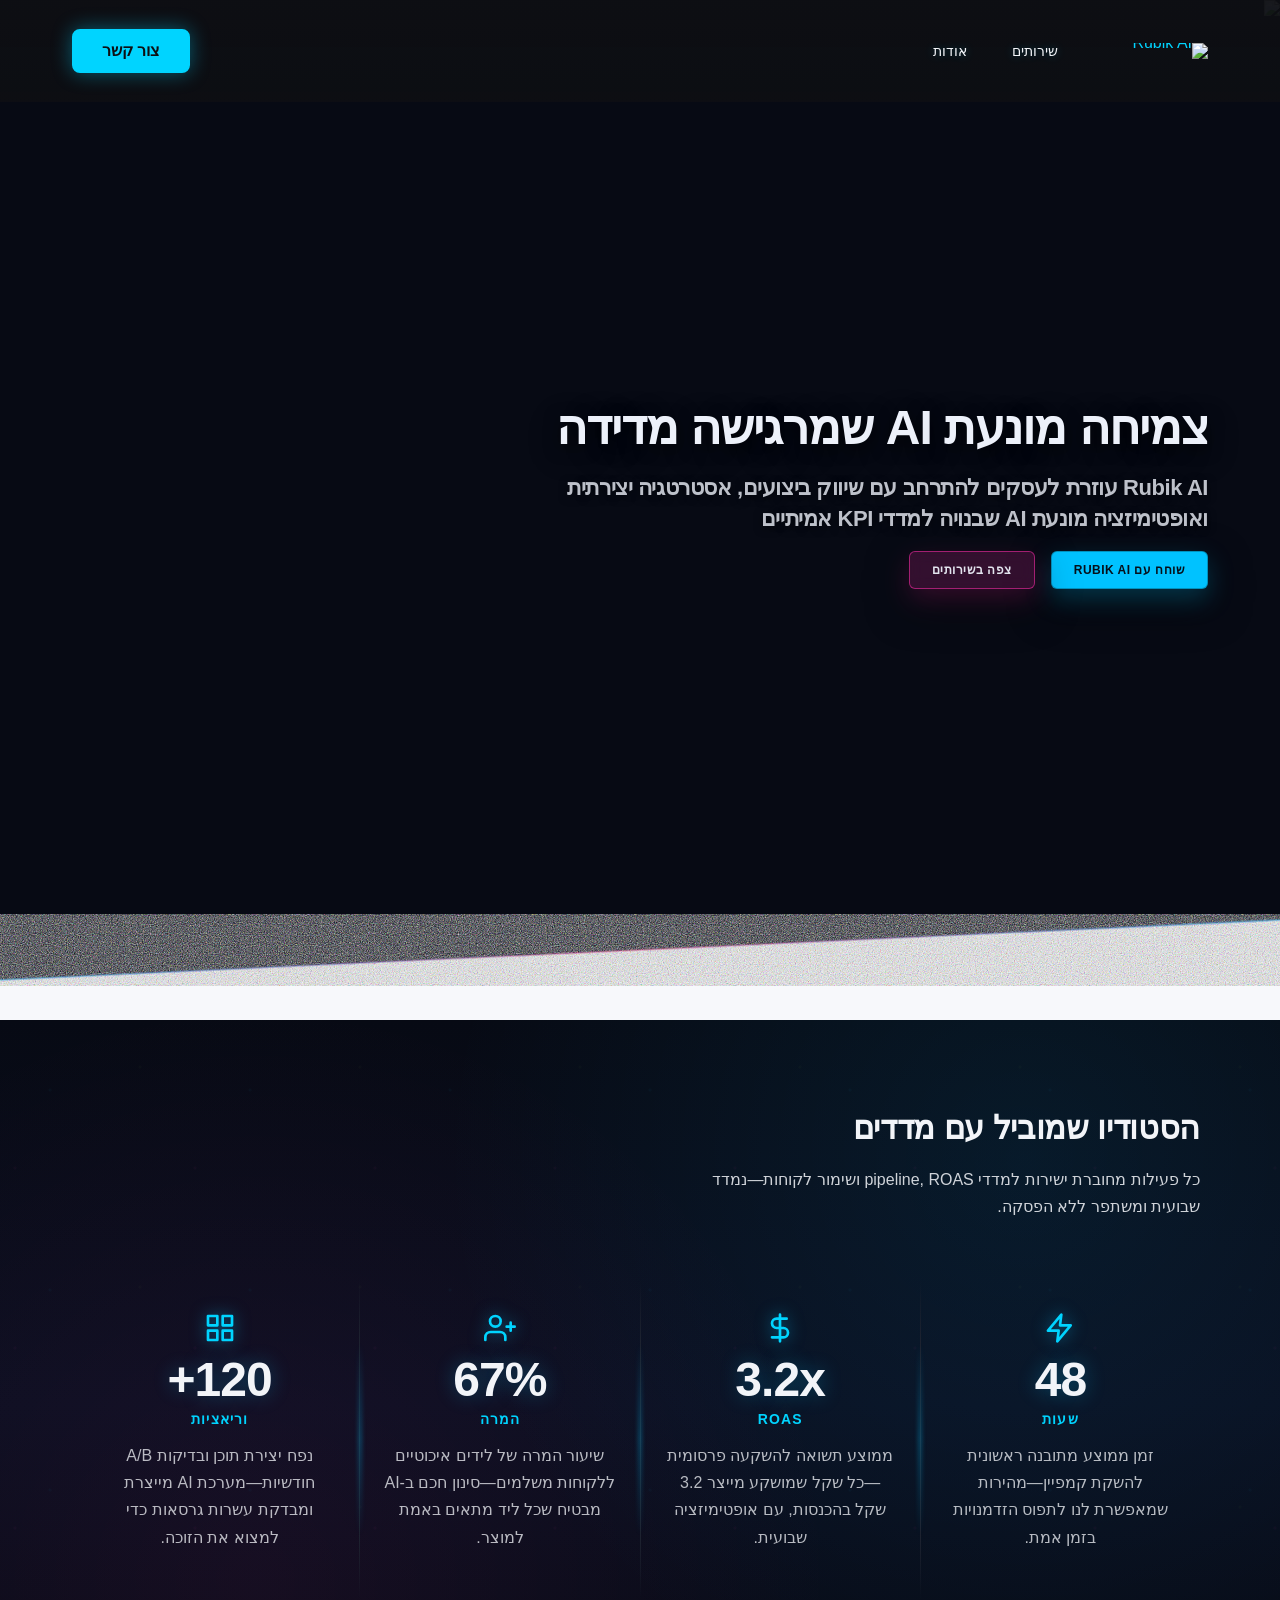
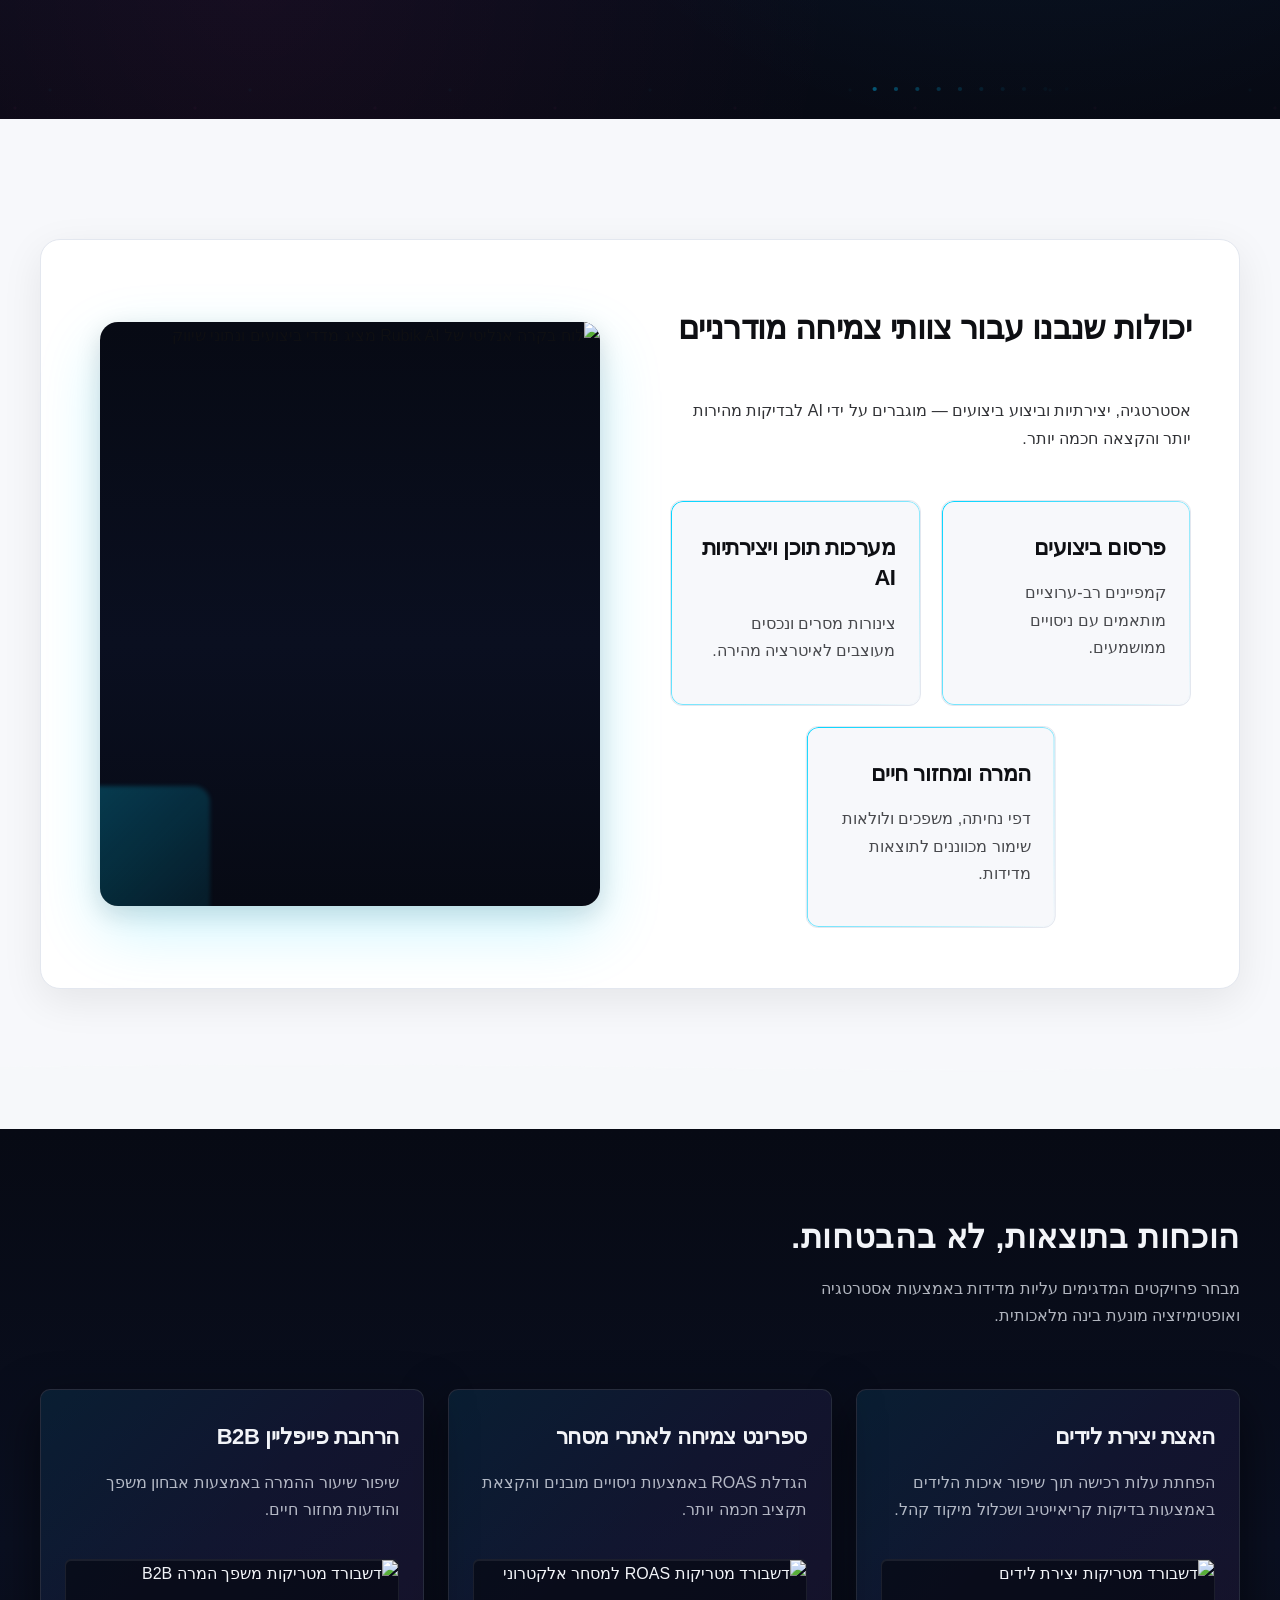
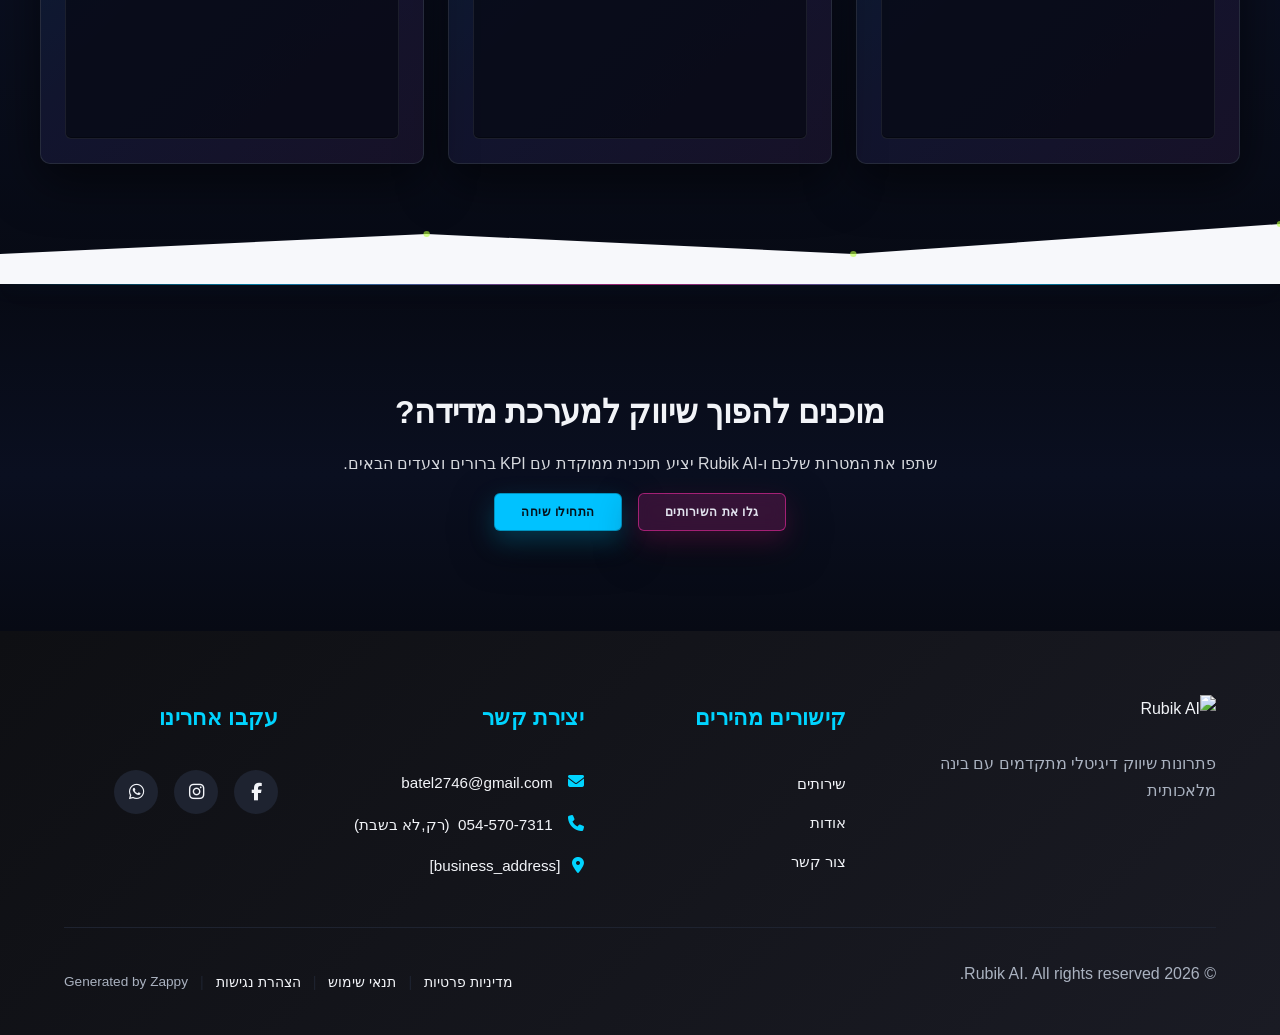
==== commit ffdd0128: "Background sync: Progressive GitHub Sync" ====
--- a/index.html
+++ b/index.html
@@ -591,7 +591,7 @@
         <h3 class="footer-heading">יצירת קשר</h3>
         <ul class="contact-list">
           <li><i class="fas fa-envelope"></i> <a href="mailto:batel2746@gmail.com">batel2746@gmail.com</a></li>
-          <li><i class="fas fa-phone"></i> <a href="tel:054-570-7311">054-570-7311</a></li>
+          <li><i class="fas fa-phone"></i> <a href="tel:054-570-7311">054-570-7311&nbsp; (רק,לא בשבת)</a></li>
           <li><a href="/"><i class="fas fa-map-marker-alt"></i> <span>[business_address]</span></a></li>
         </ul>
       </div>
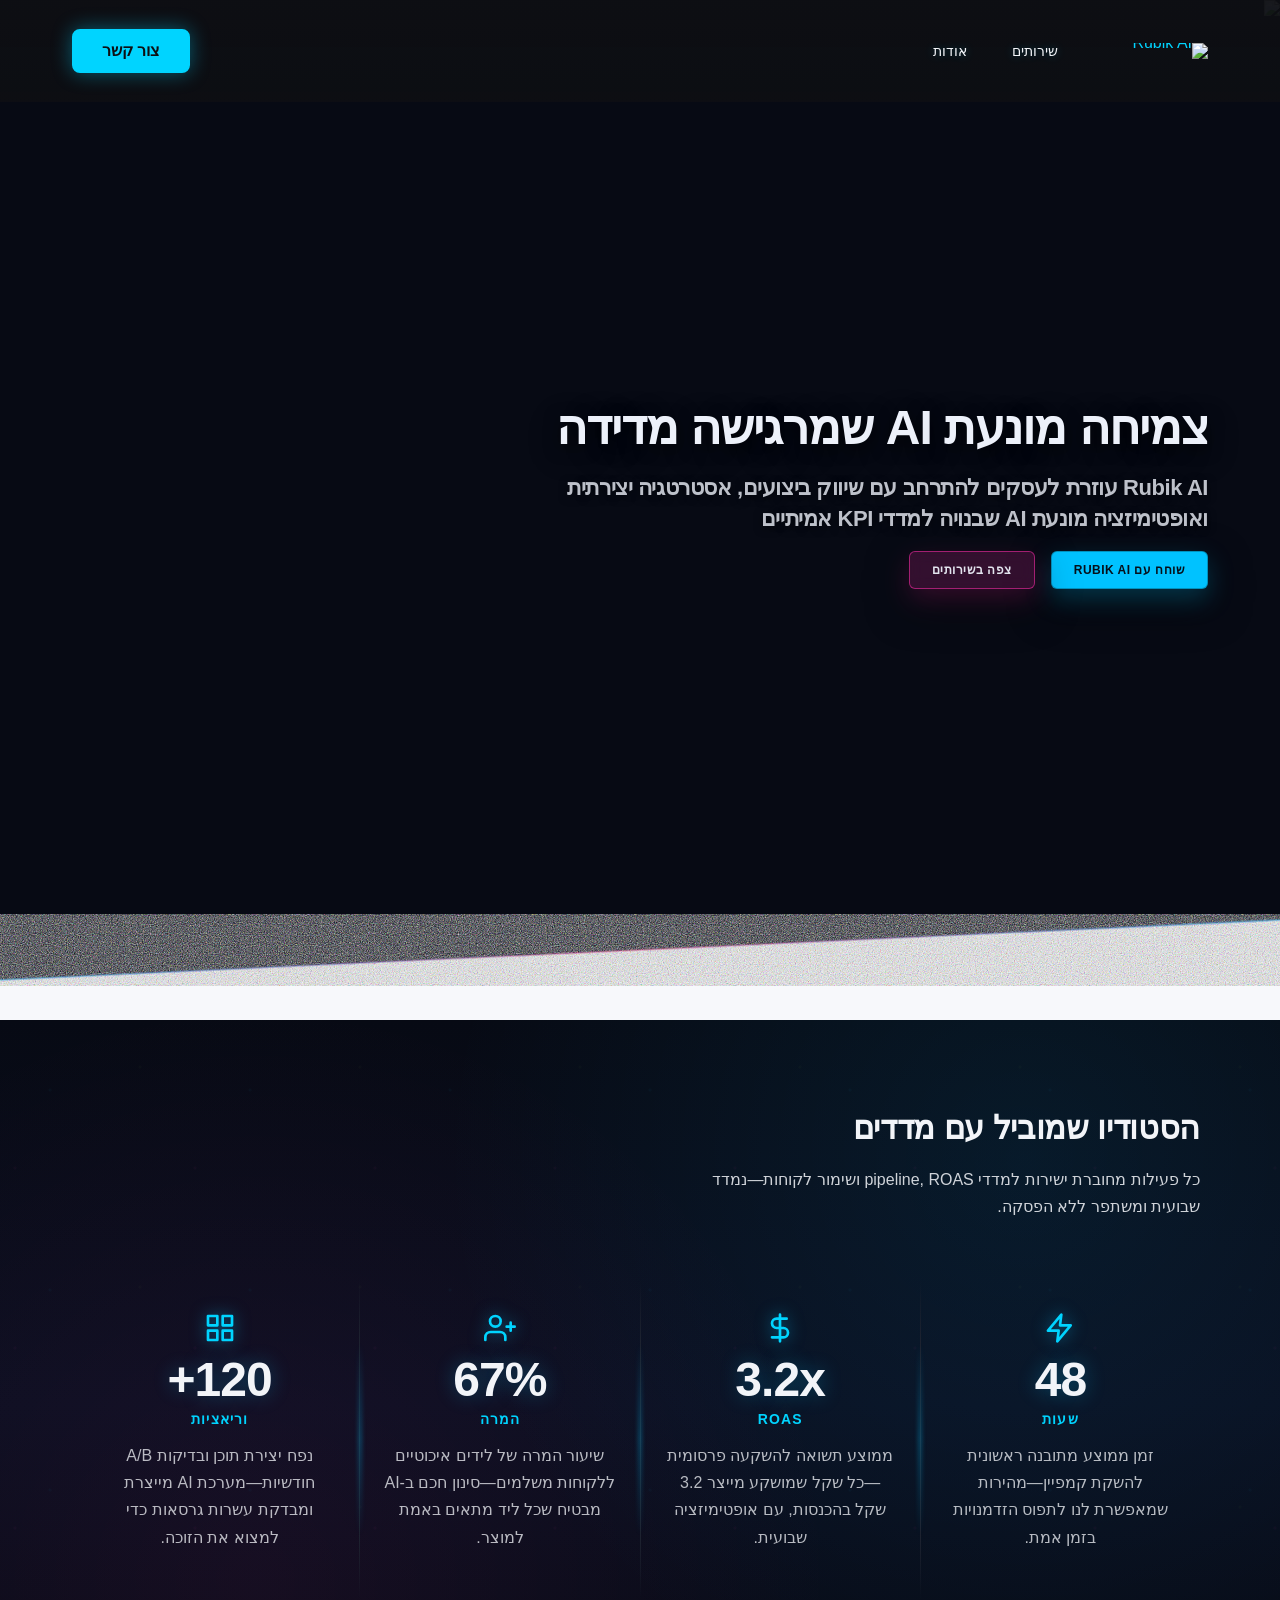
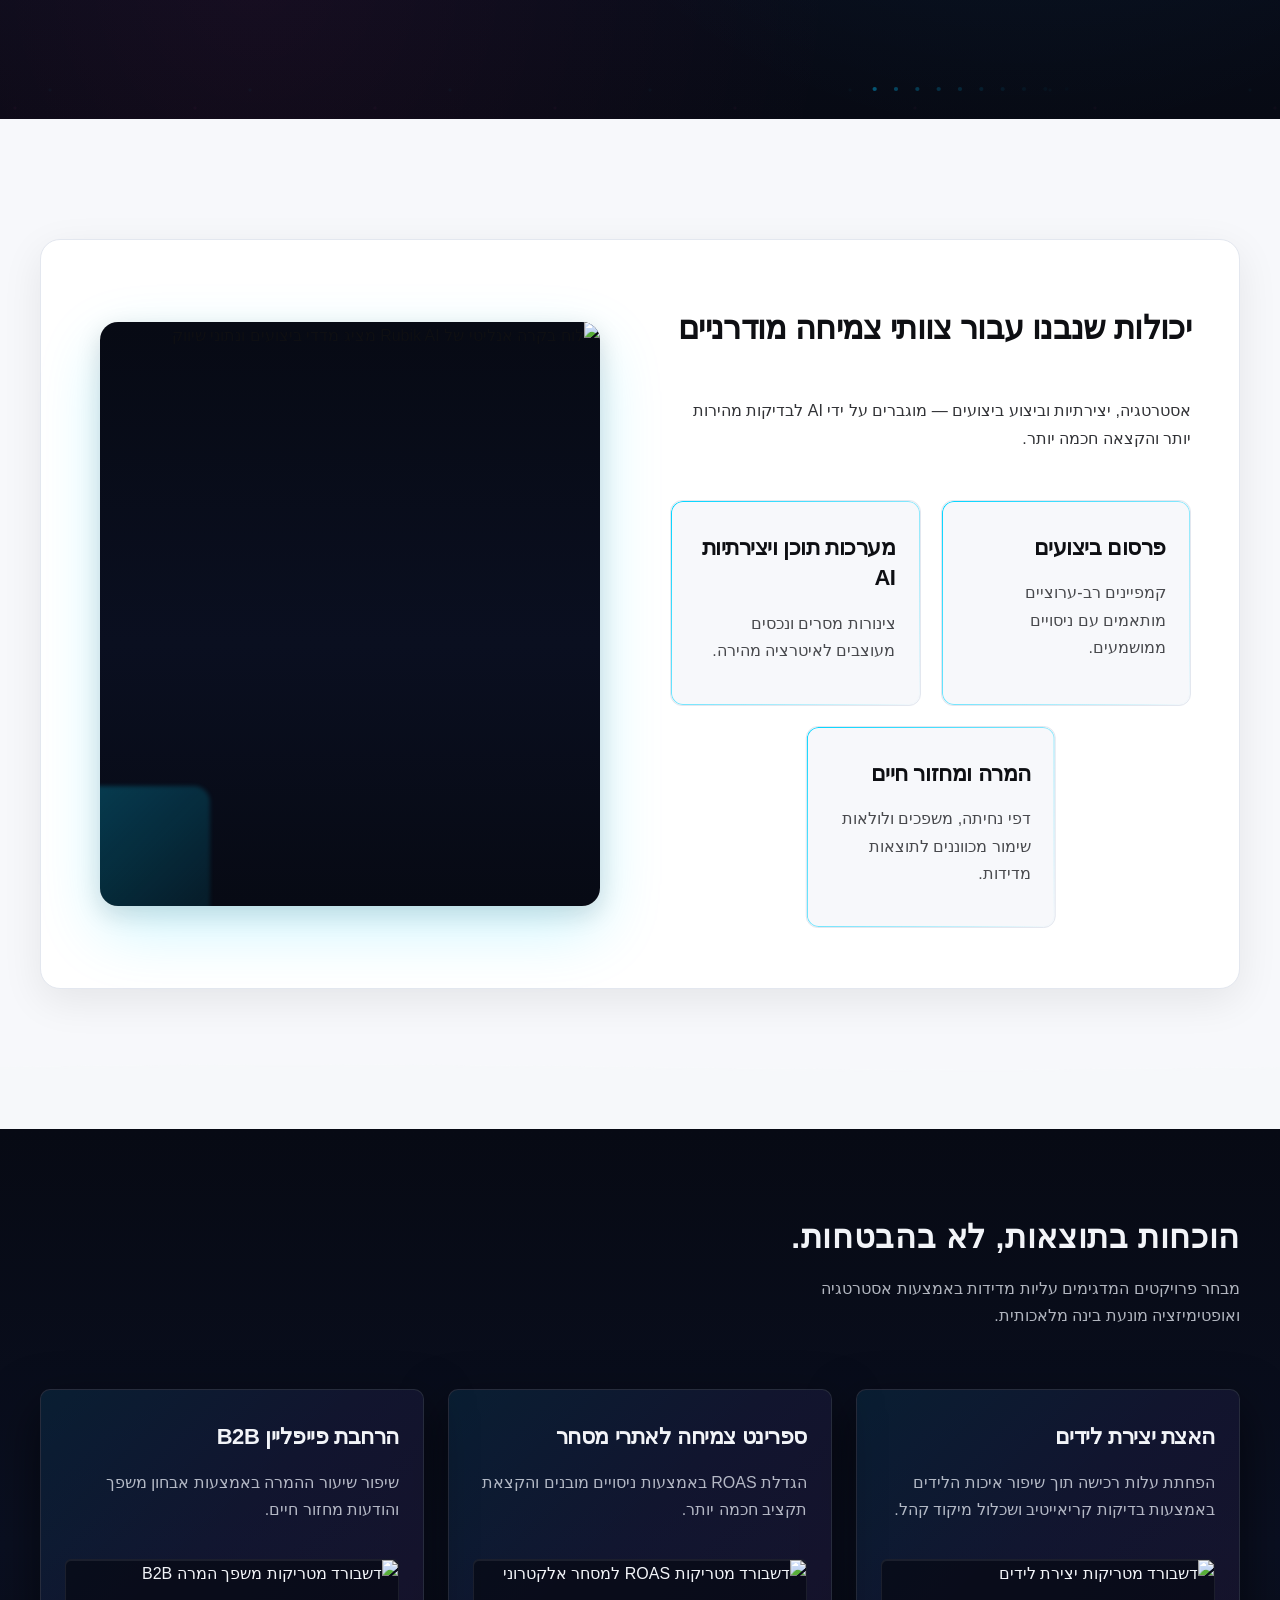
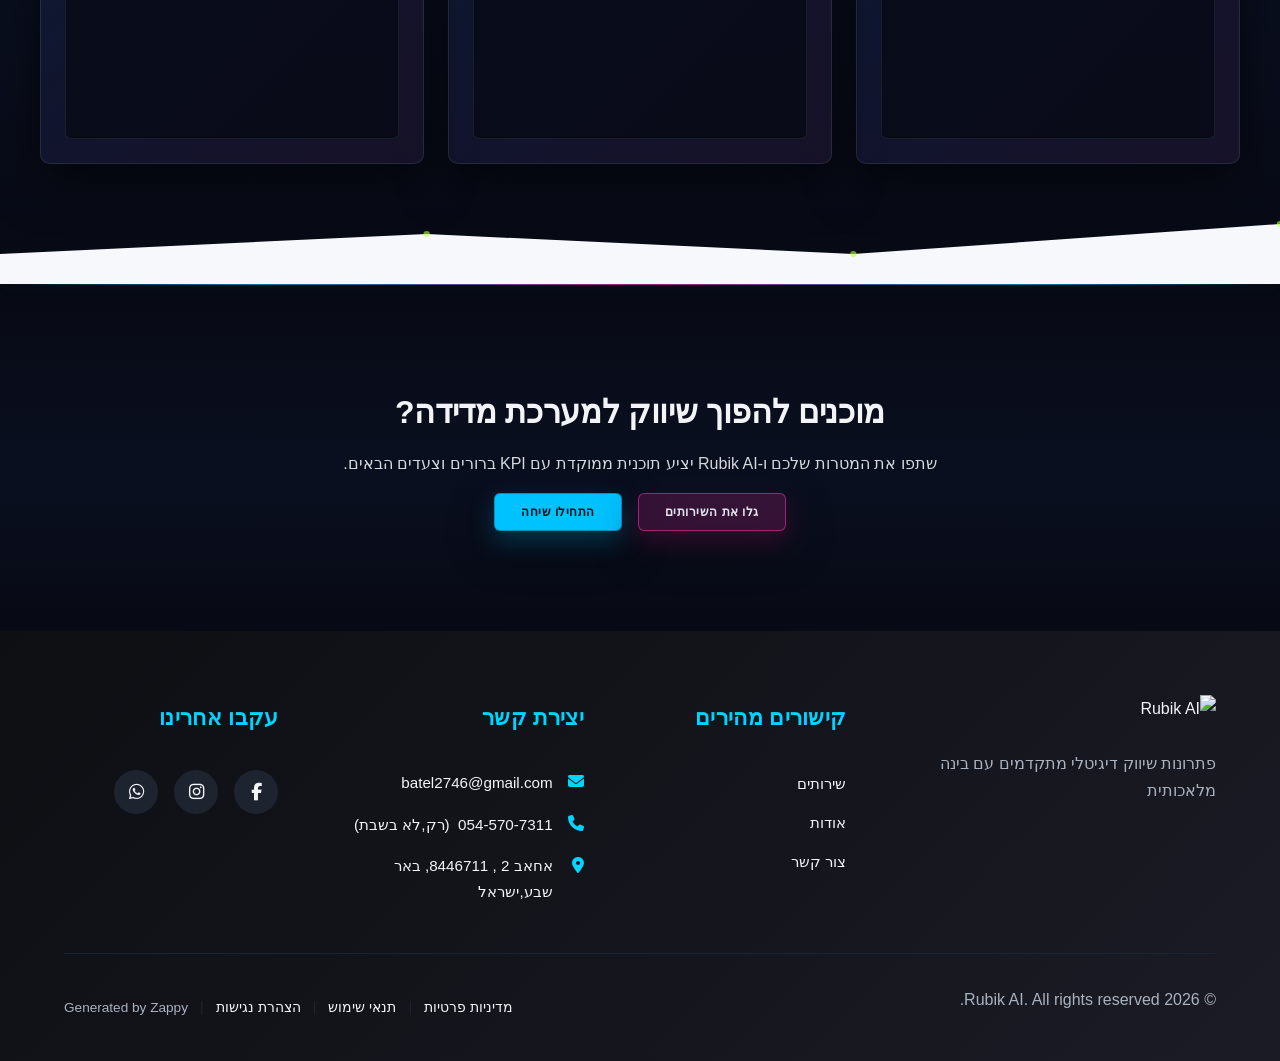
==== commit b3bbf985: "Background sync: Progressive GitHub Sync" ====
--- a/index.html
+++ b/index.html
@@ -592,7 +592,7 @@
         <ul class="contact-list">
           <li><i class="fas fa-envelope"></i> <a href="mailto:batel2746@gmail.com">batel2746@gmail.com</a></li>
           <li><i class="fas fa-phone"></i> <a href="tel:054-570-7311">054-570-7311&nbsp; (רק,לא בשבת)</a></li>
-          <li><a href="/"><i class="fas fa-map-marker-alt"></i> <span>[business_address]</span></a></li>
+          <li><i class="fas fa-map-marker-alt" data-element-type="icon" data-element-id="icon-1772443050227-e6hk7mjk0" data-icon-type="fontawesome" style="cursor: pointer;"></i>אחאב&nbsp;2 , 8446711, באר שבע,ישראל&nbsp;</li>
         </ul>
       </div>
       
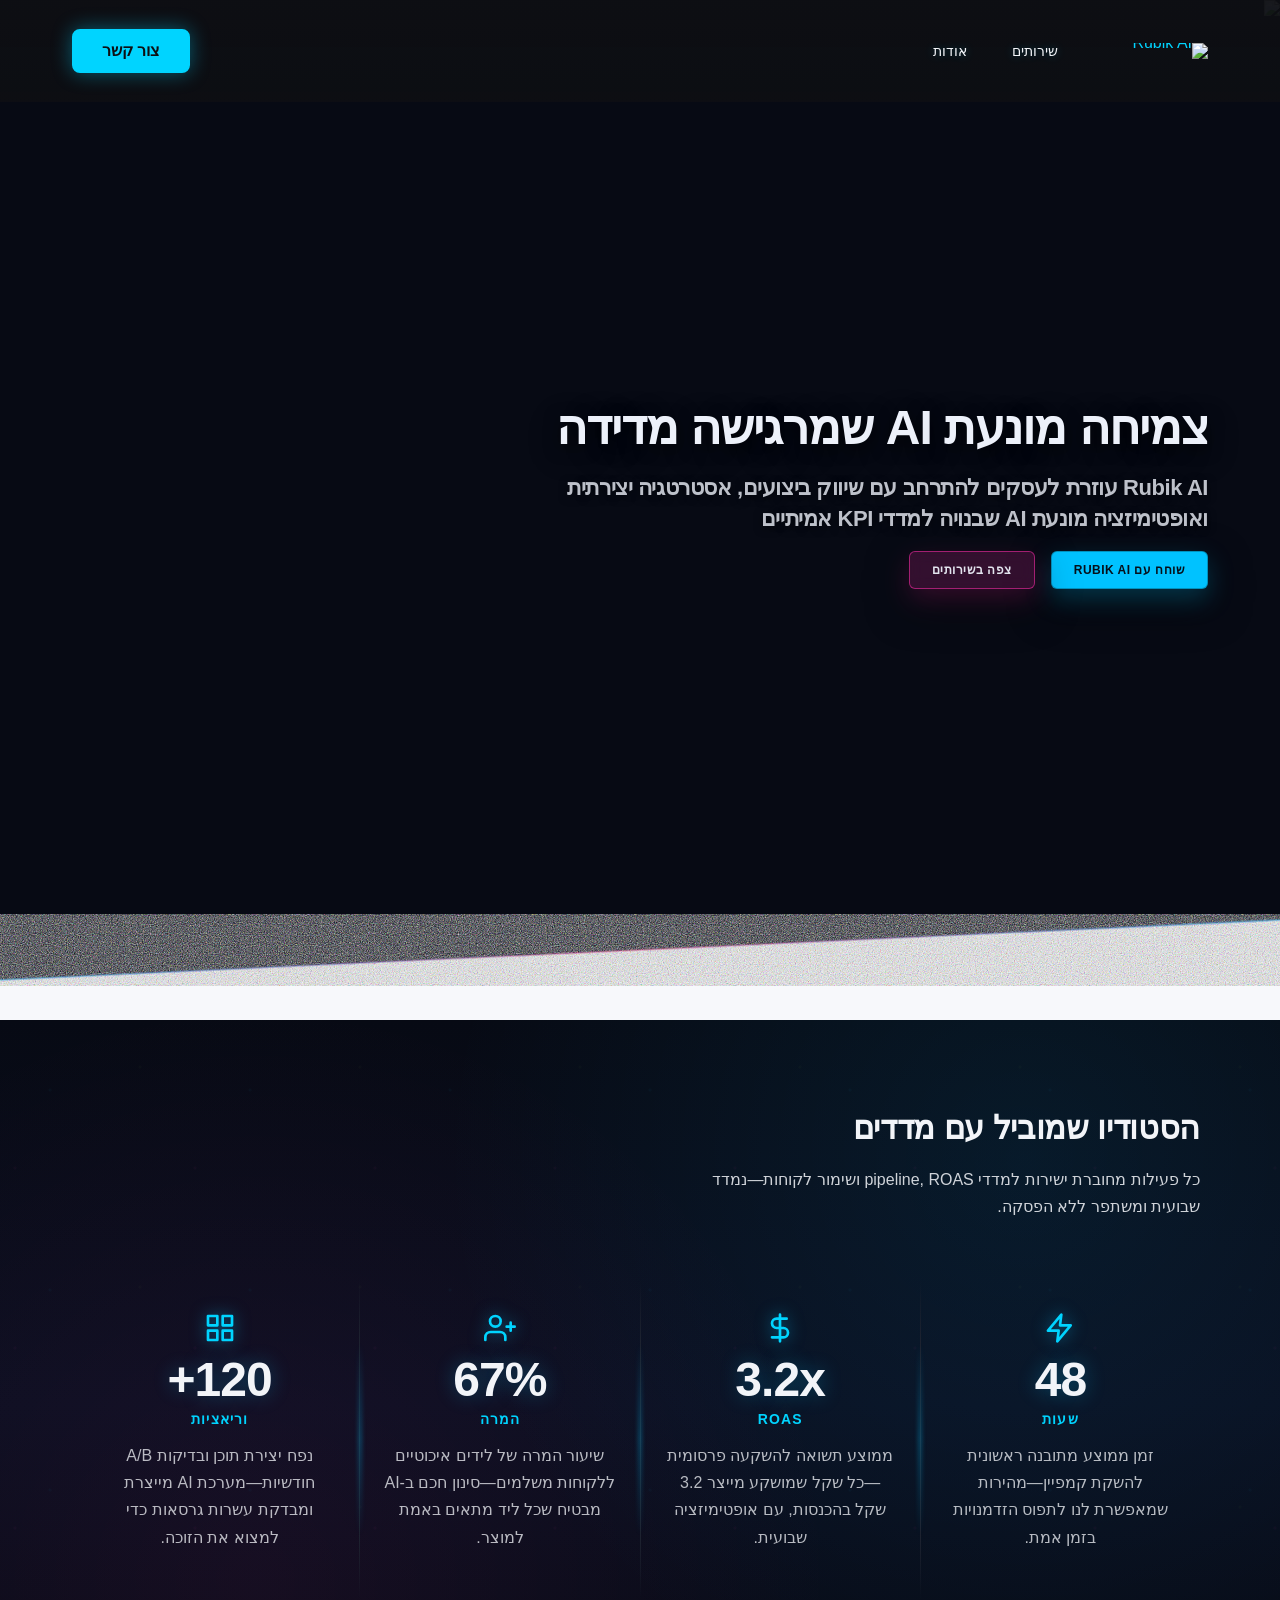
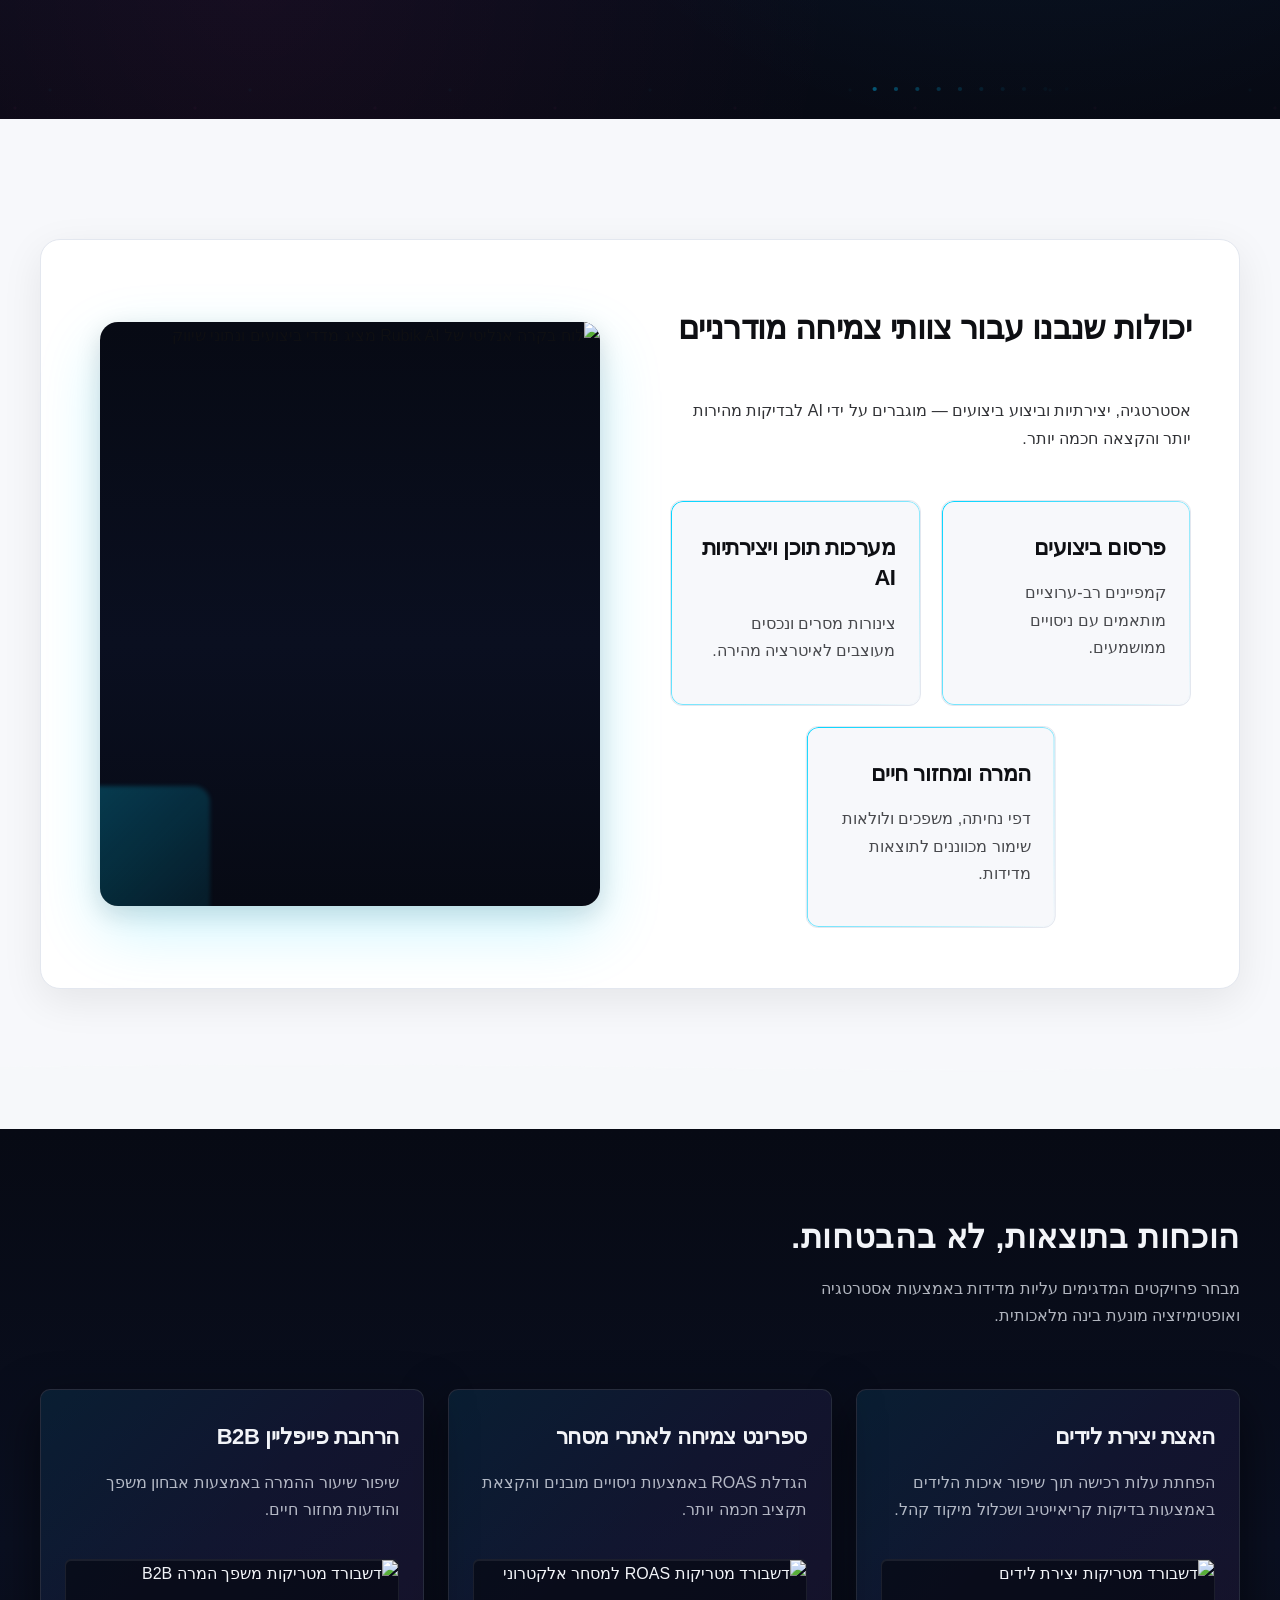
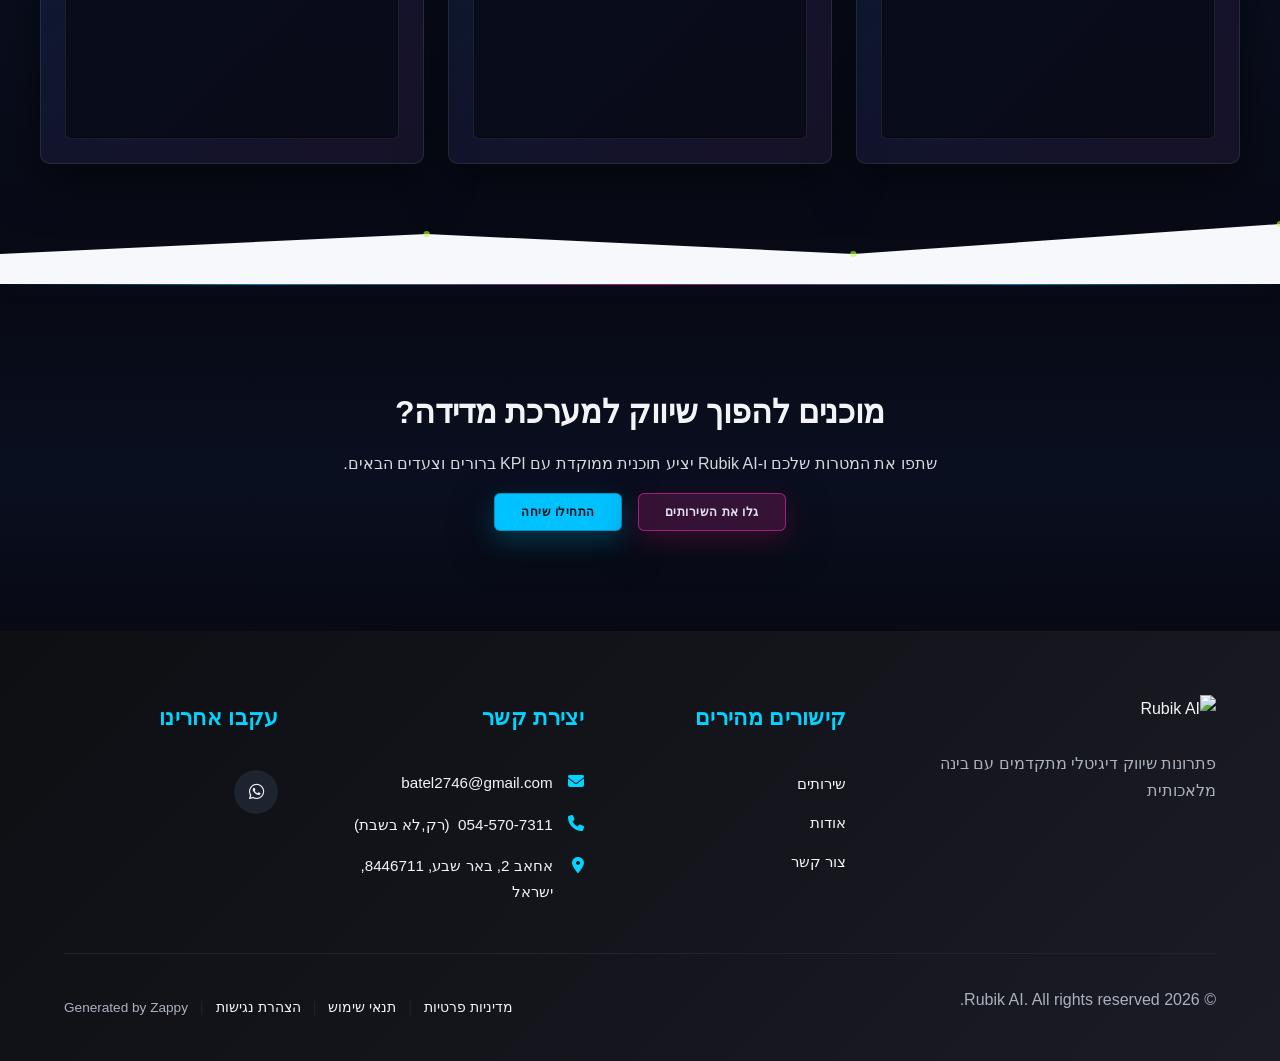
==== commit c5700866: "Background sync: Progressive GitHub Sync" ====
--- a/index.html
+++ b/index.html
@@ -592,16 +592,16 @@
         <ul class="contact-list">
           <li><i class="fas fa-envelope"></i> <a href="mailto:batel2746@gmail.com">batel2746@gmail.com</a></li>
           <li><i class="fas fa-phone"></i> <a href="tel:054-570-7311">054-570-7311&nbsp; (רק,לא בשבת)</a></li>
-          <li><i class="fas fa-map-marker-alt" data-element-type="icon" data-element-id="icon-1772443050227-e6hk7mjk0" data-icon-type="fontawesome" style="cursor: pointer;"></i>אחאב&nbsp;2 , 8446711, באר שבע,ישראל&nbsp;</li>
+          <li><i class="fas fa-map-marker-alt" data-element-type="icon" data-element-id="icon-1772443050227-e6hk7mjk0" data-icon-type="fontawesome" style="cursor: pointer;"></i>אחאב 2, באר שבע, 8446711, ישראל</li>
         </ul>
       </div>
       
       <div class="footer-column footer-social">
         <h3 class="footer-heading">עקבו אחרינו</h3>
         <div class="social-links">
-          <a href="[facebook_handle]" aria-label="Facebook" target="_blank" rel="noopener noreferrer"><i class="fab fa-facebook-f"></i></a>
-          <a href="[instagram_handle]" aria-label="Instagram" target="_blank" rel="noopener noreferrer"><i class="fab fa-instagram"></i></a>
-          <a href="[whatsapp_handle]" aria-label="WhatsApp" target="_blank" rel="noopener noreferrer"><i class="fab fa-whatsapp"></i></a>
+          <a href="#" aria-label="Facebook" target="_blank" rel="noopener noreferrer" style="display:none !important;"><i class="fab fa-facebook-f"></i></a>
+          <a href="#" aria-label="Instagram" target="_blank" rel="noopener noreferrer" style="display:none !important;"><i class="fab fa-instagram"></i></a>
+          <a href="https://wa.me/972545707311" aria-label="WhatsApp" target="_blank" rel="noopener noreferrer"><i class="fab fa-whatsapp"></i></a>
         </div>
       </div>
     </div>
@@ -625,7 +625,7 @@
   </div>
 </footer>
   
-  <a href="https://wa.me/[whatsapp_handle]" class="whatsapp-float" aria-label="WhatsApp">
+  <a href="https://wa.me/972545707311" class="whatsapp-float" aria-label="WhatsApp">
     <i class="fab fa-whatsapp"></i>
   </a>
   
